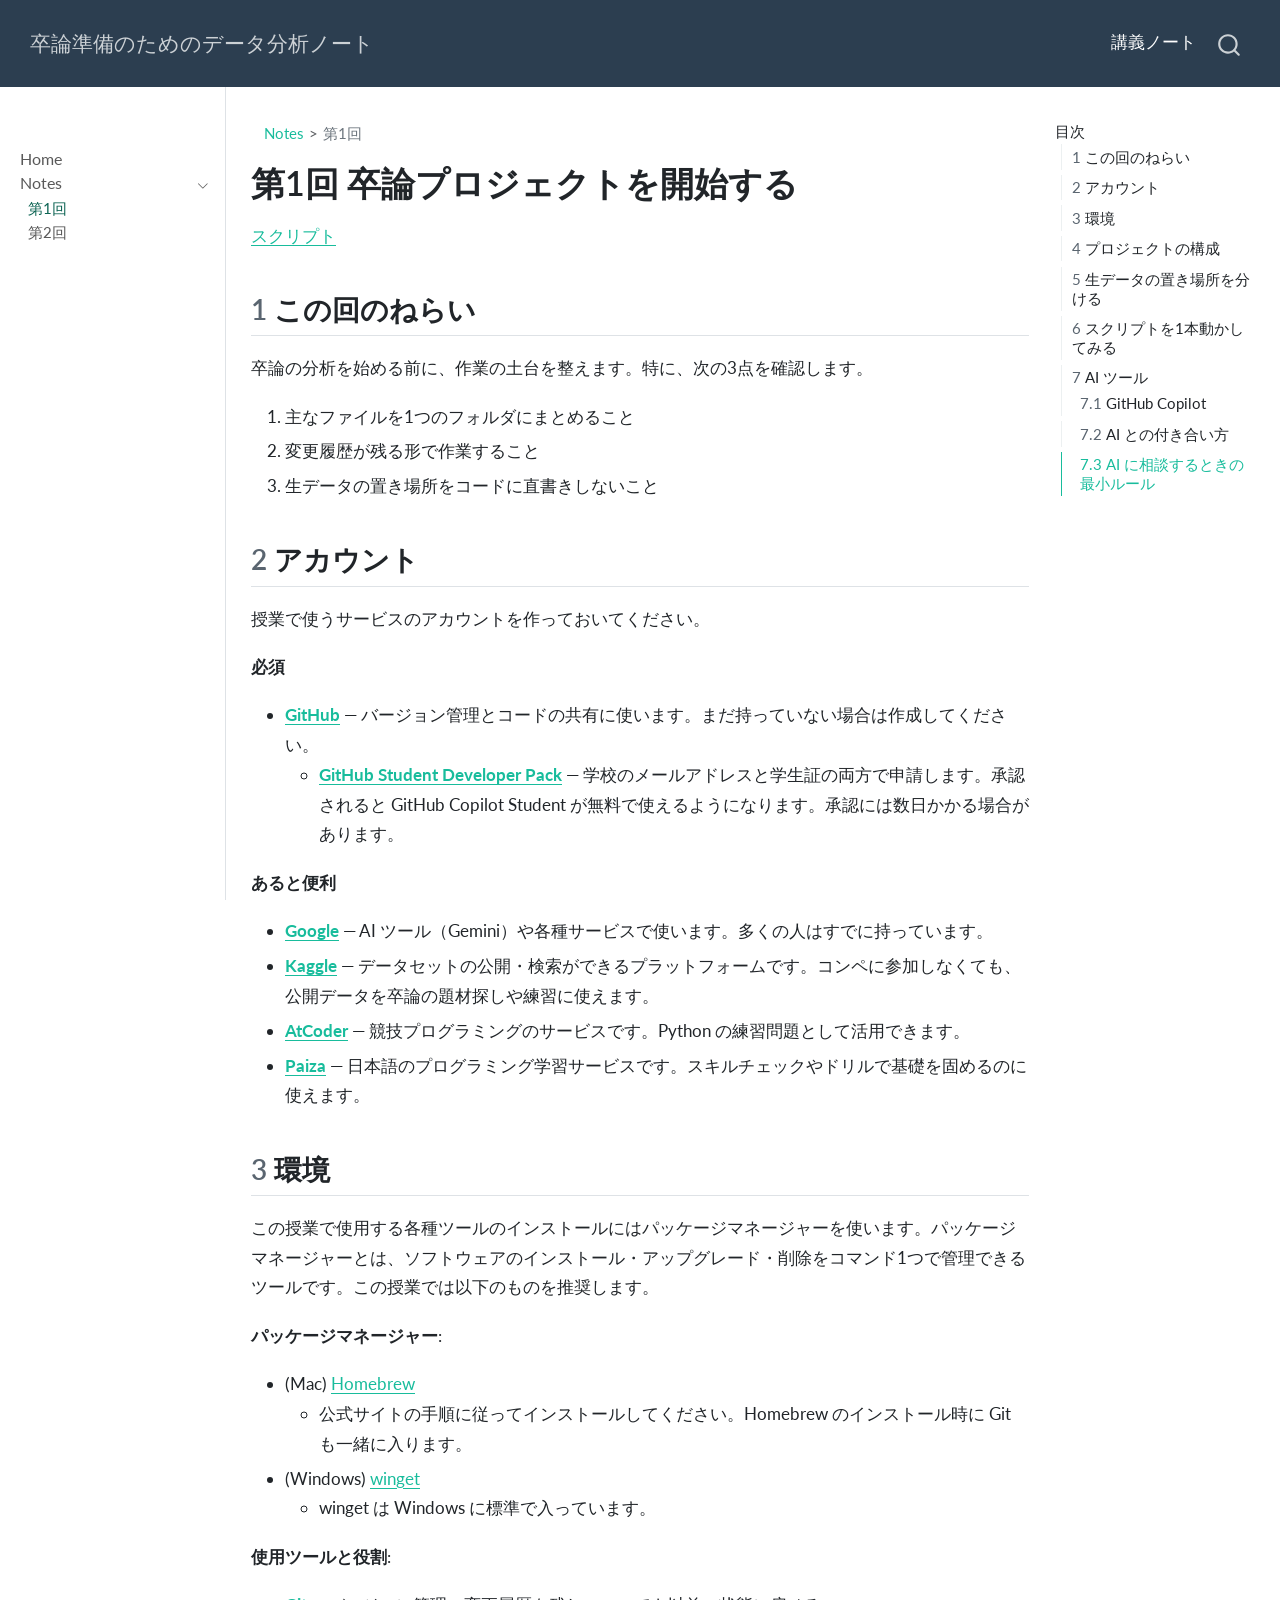
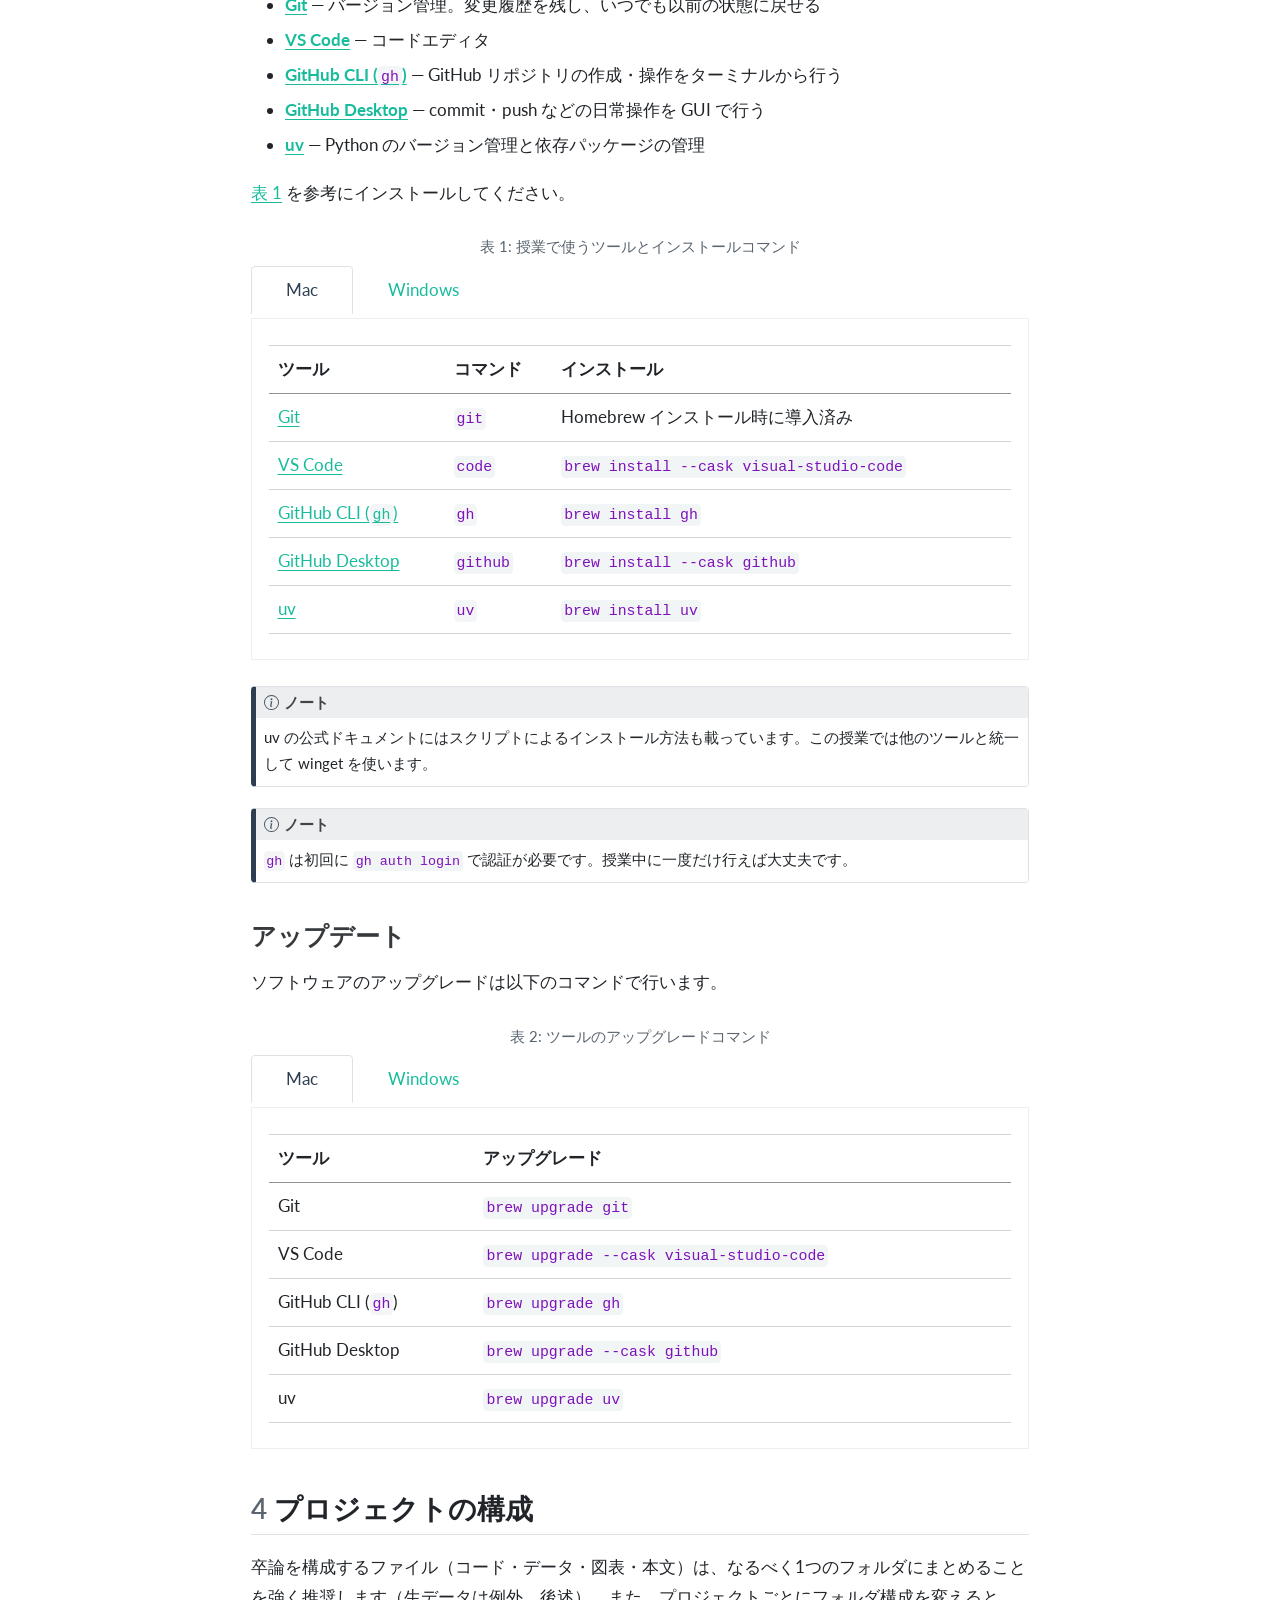
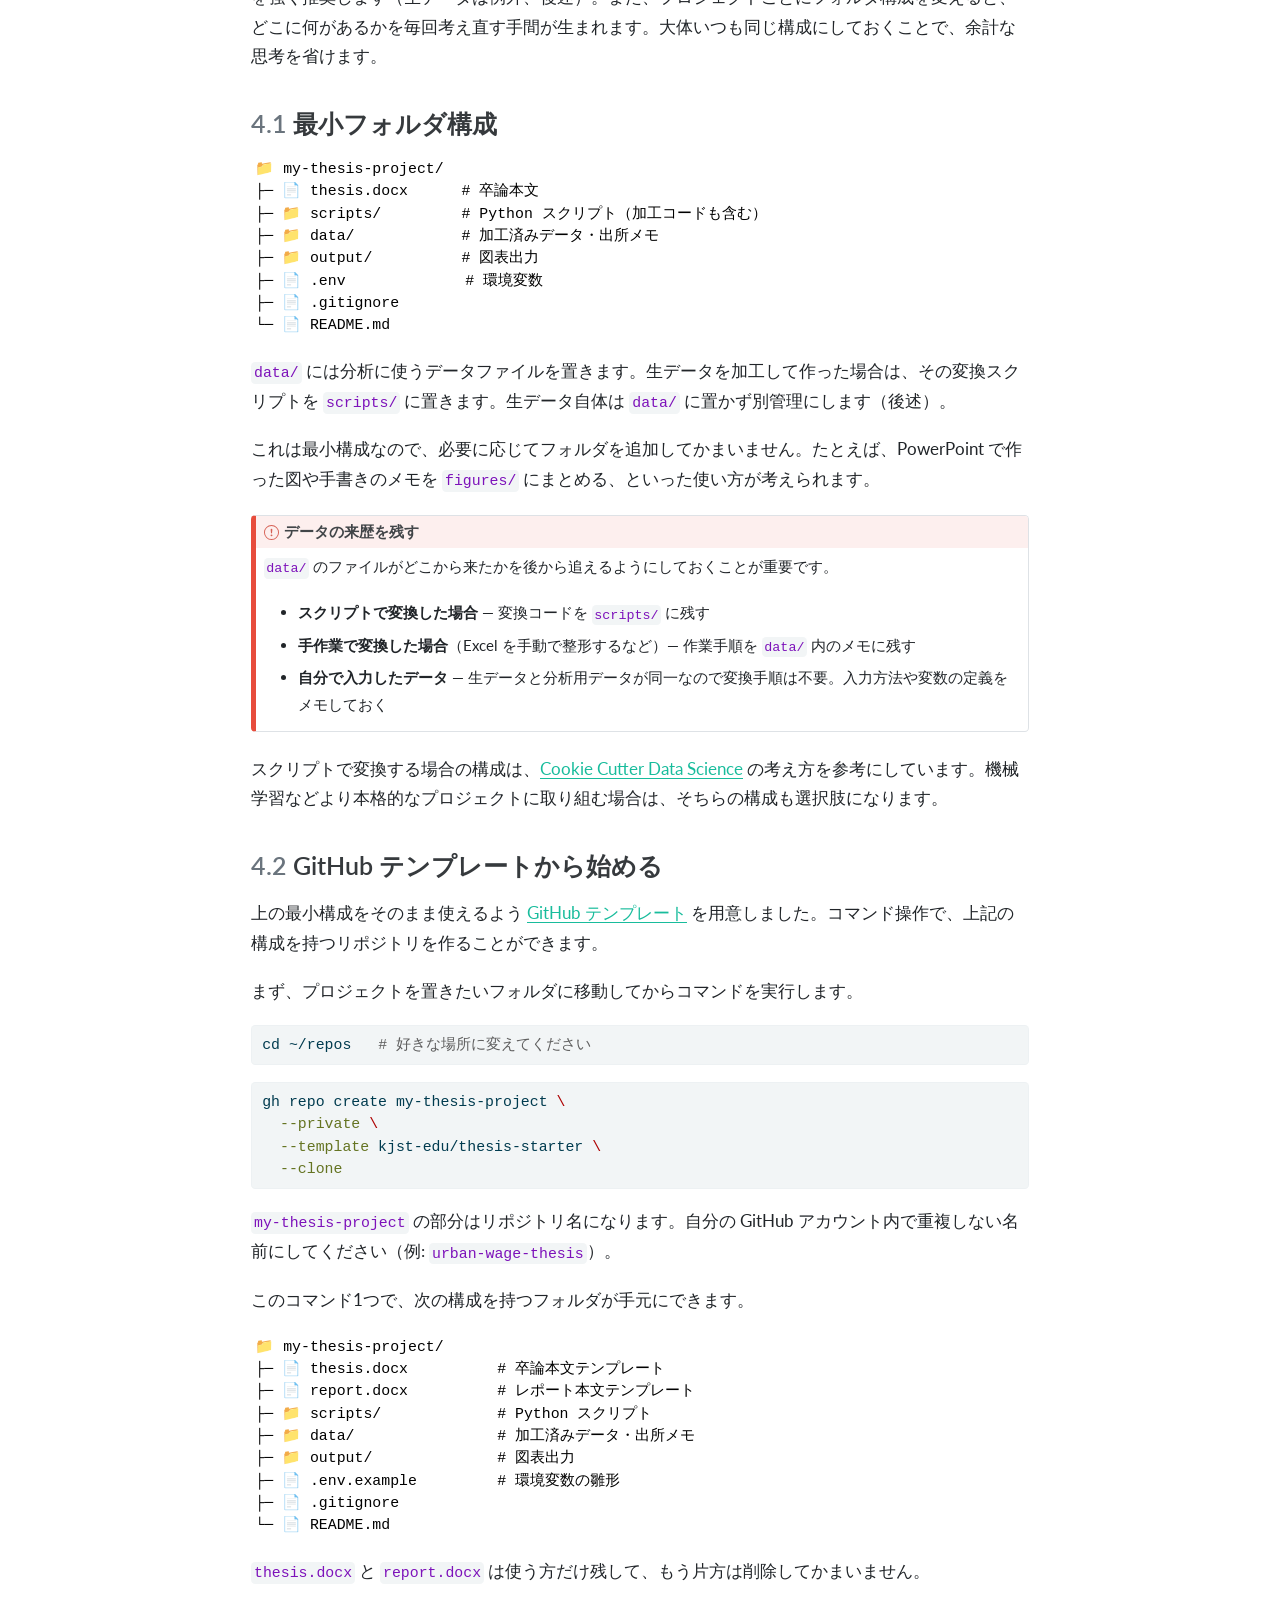
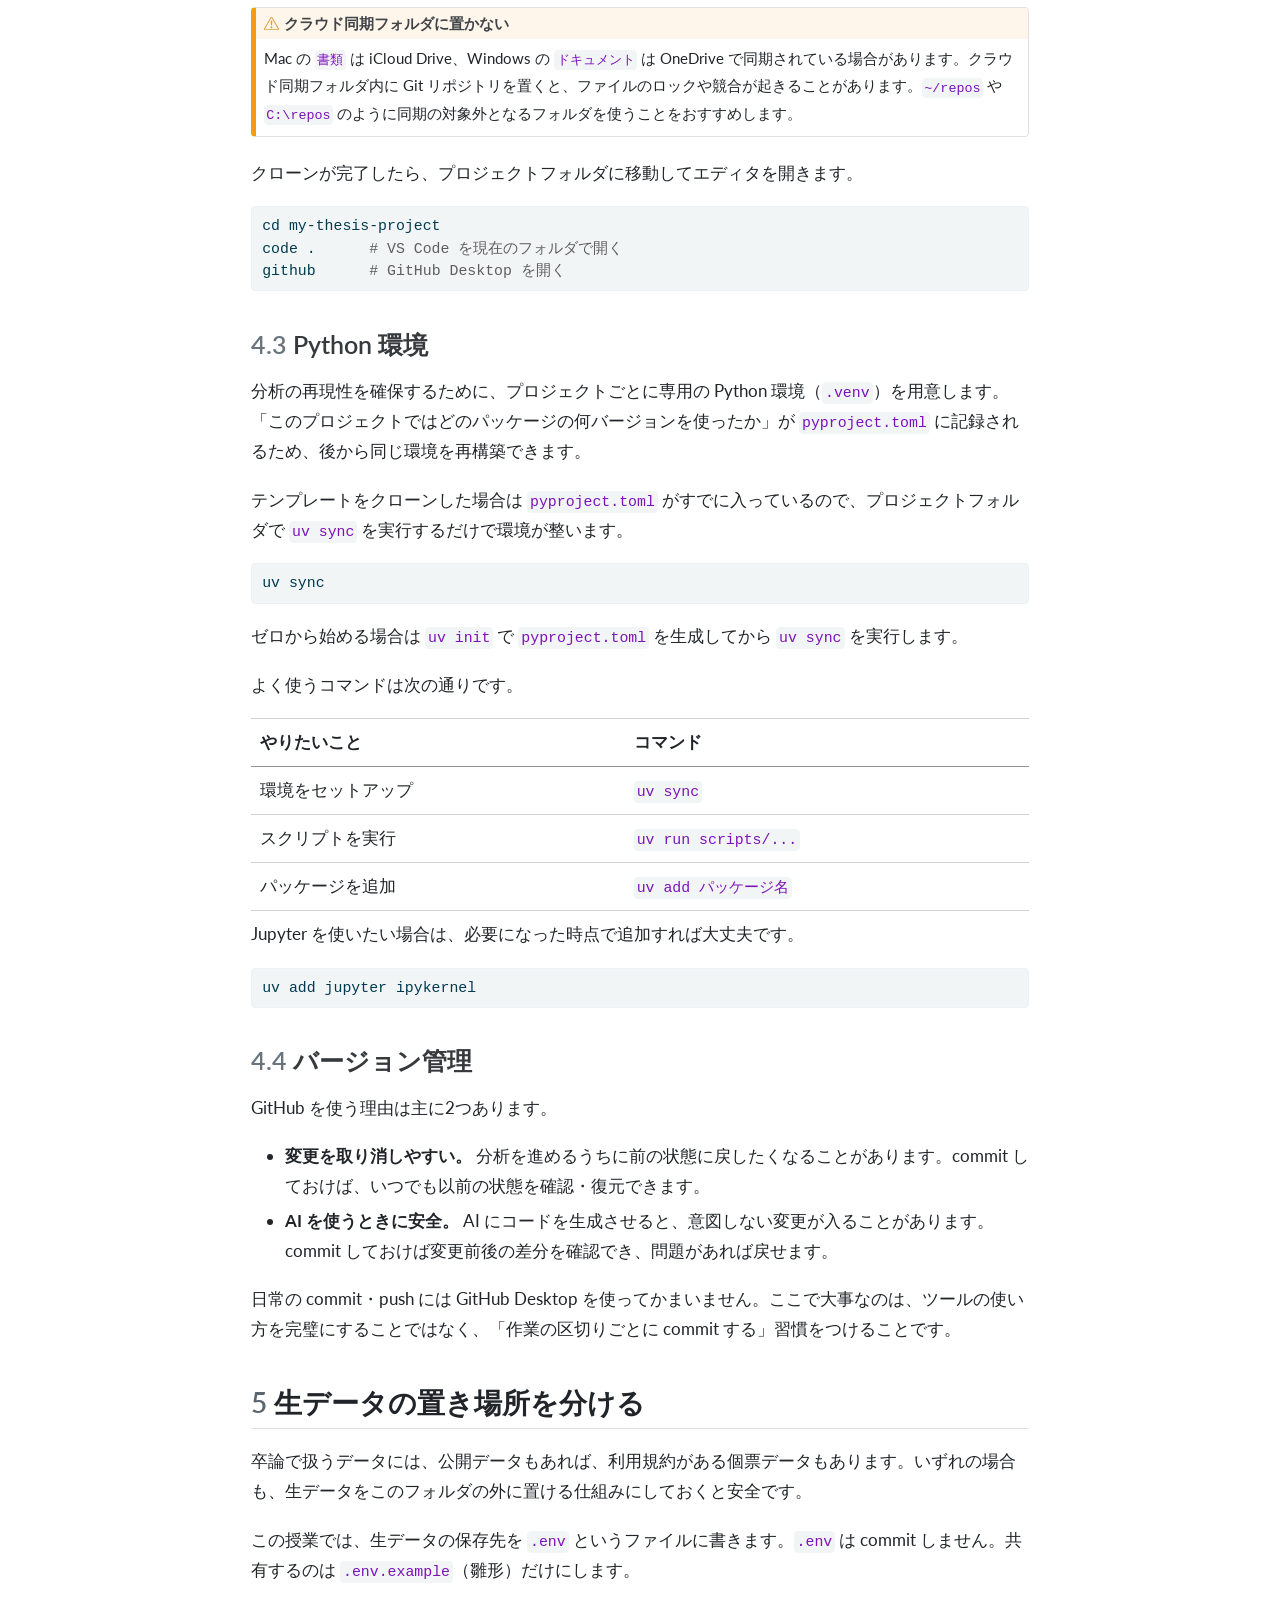
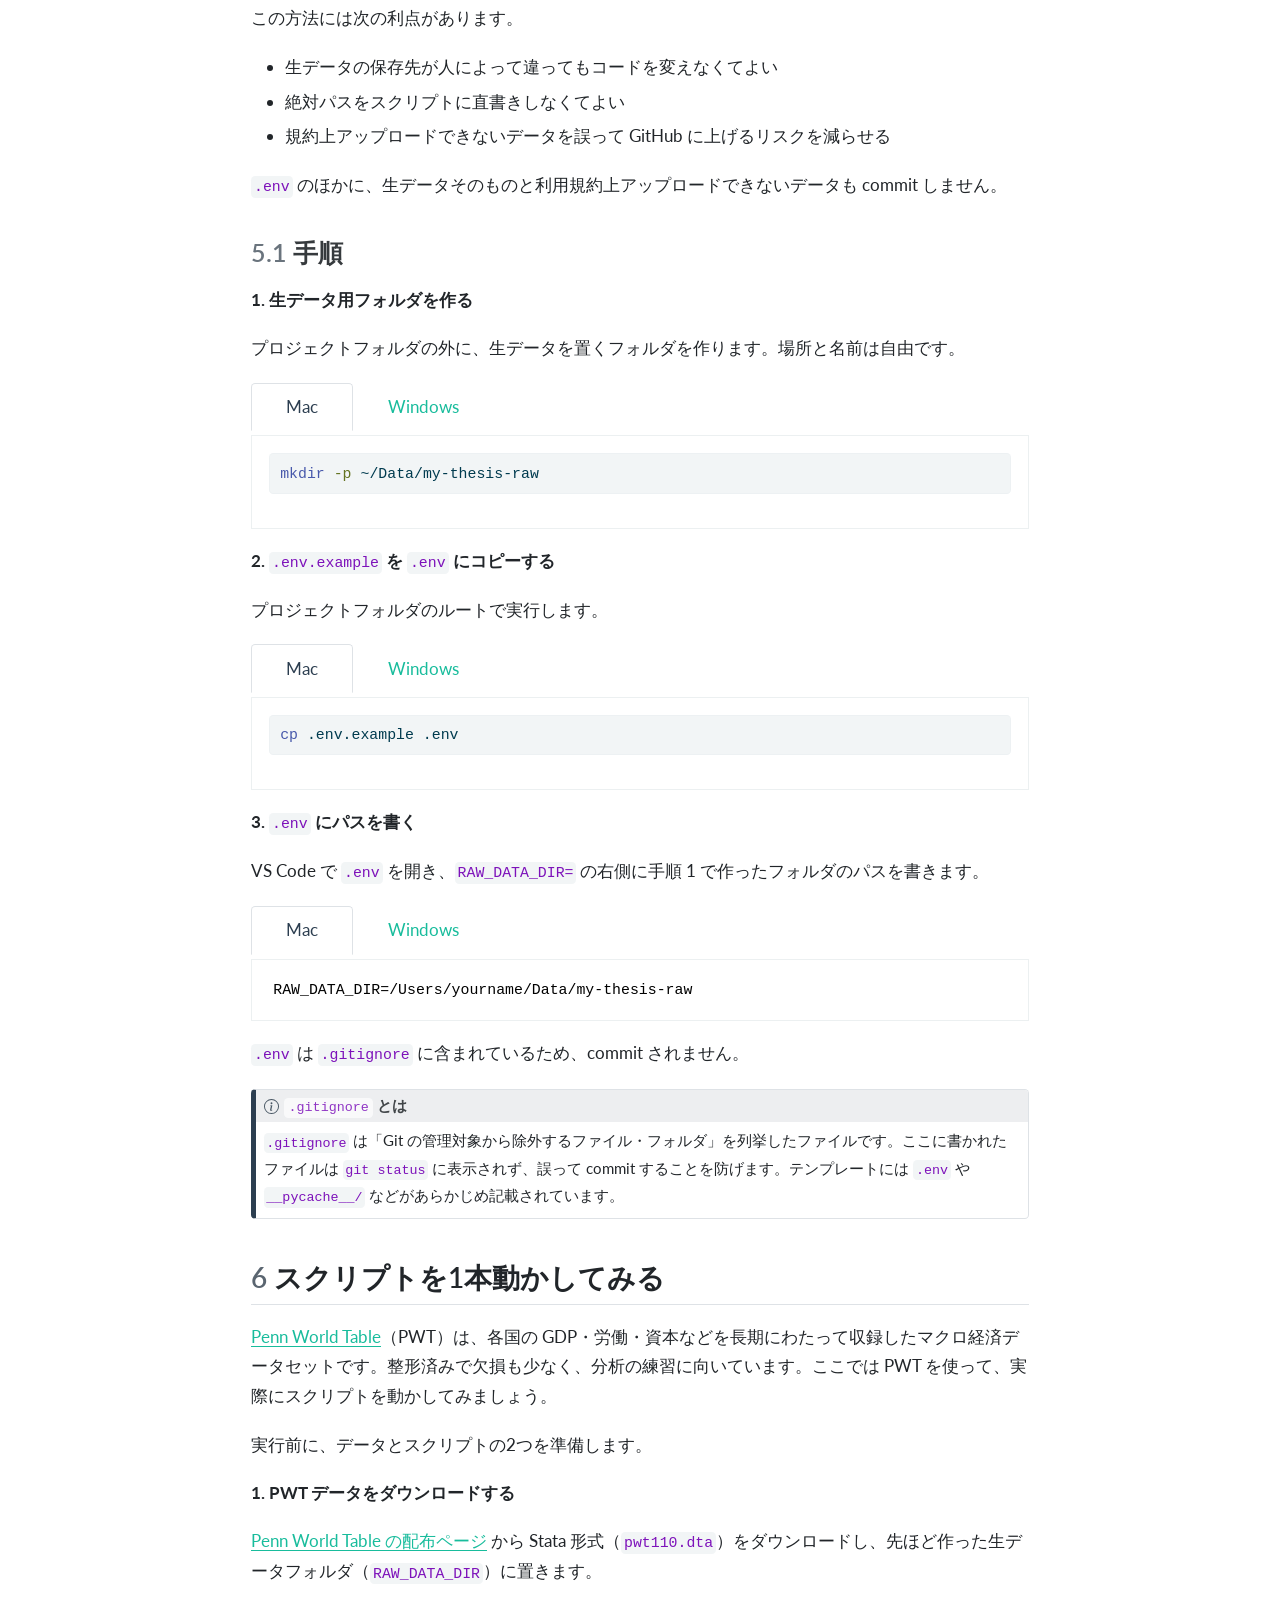
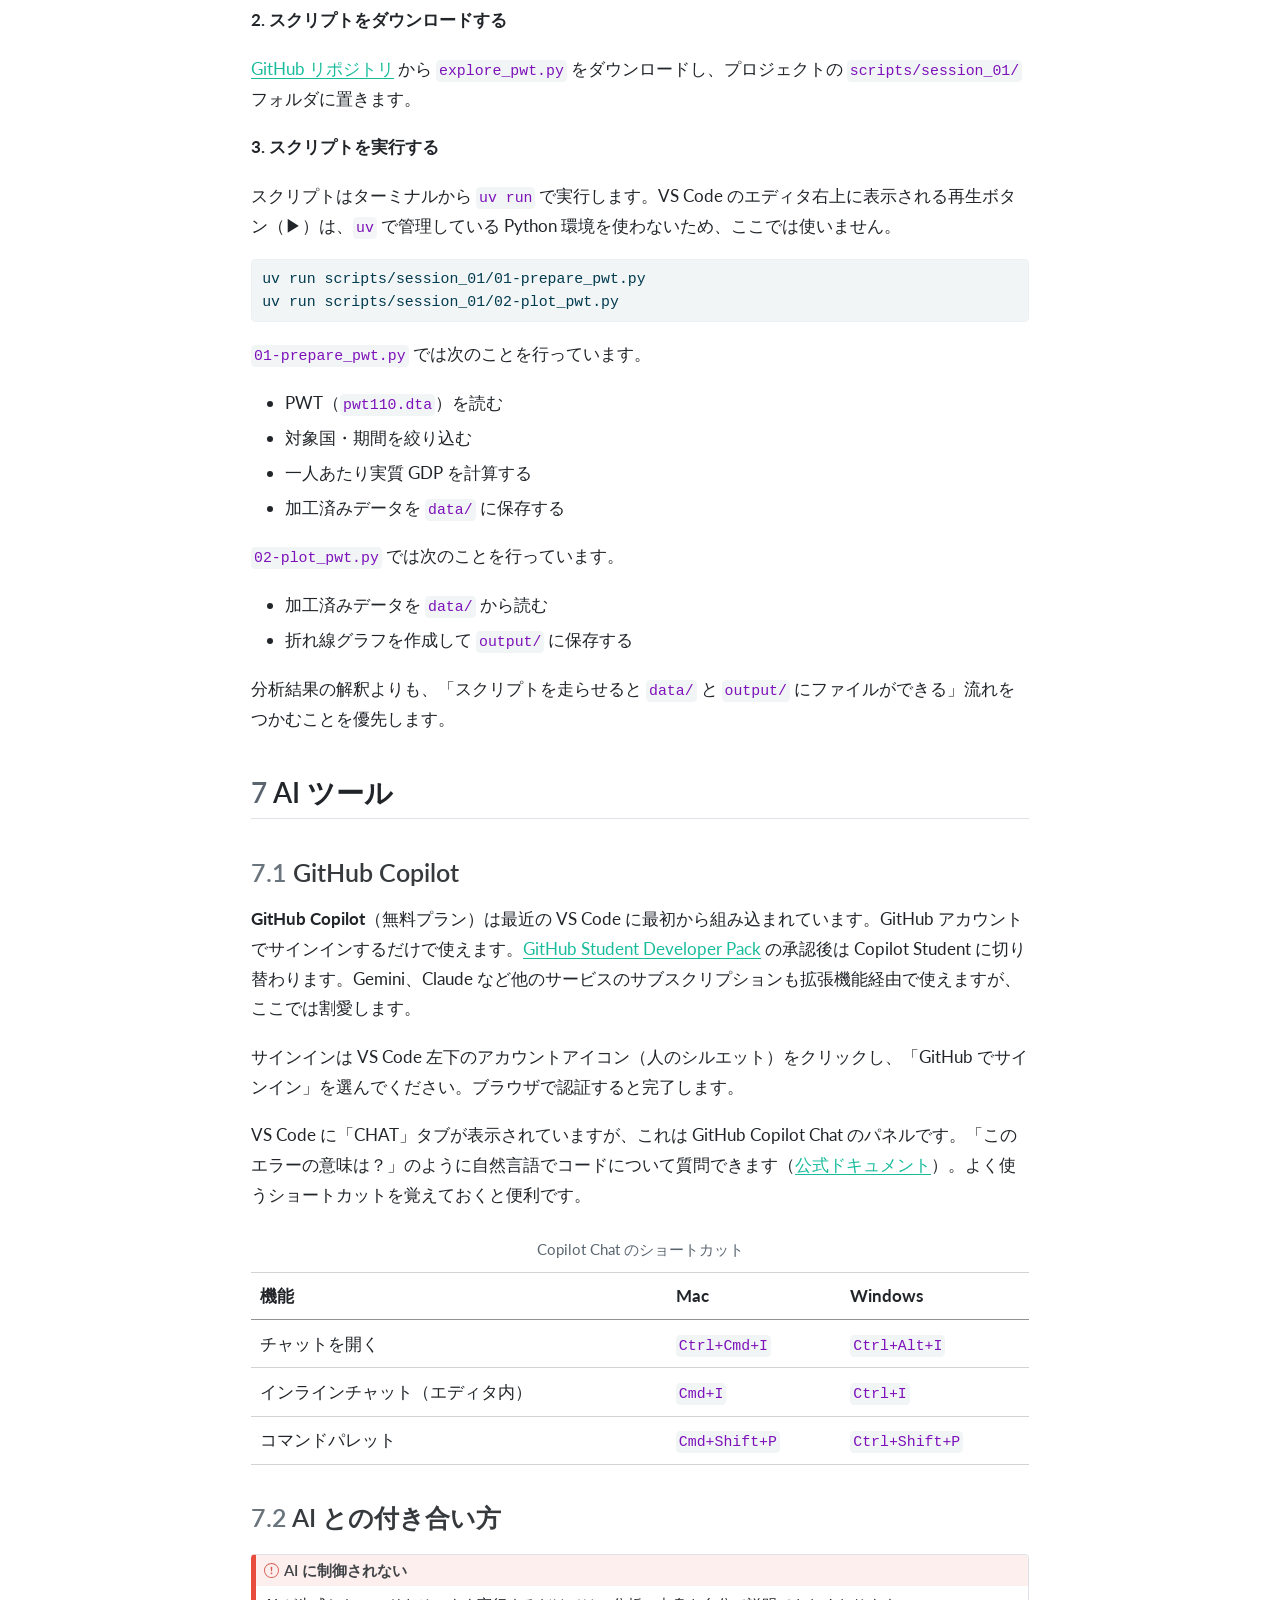
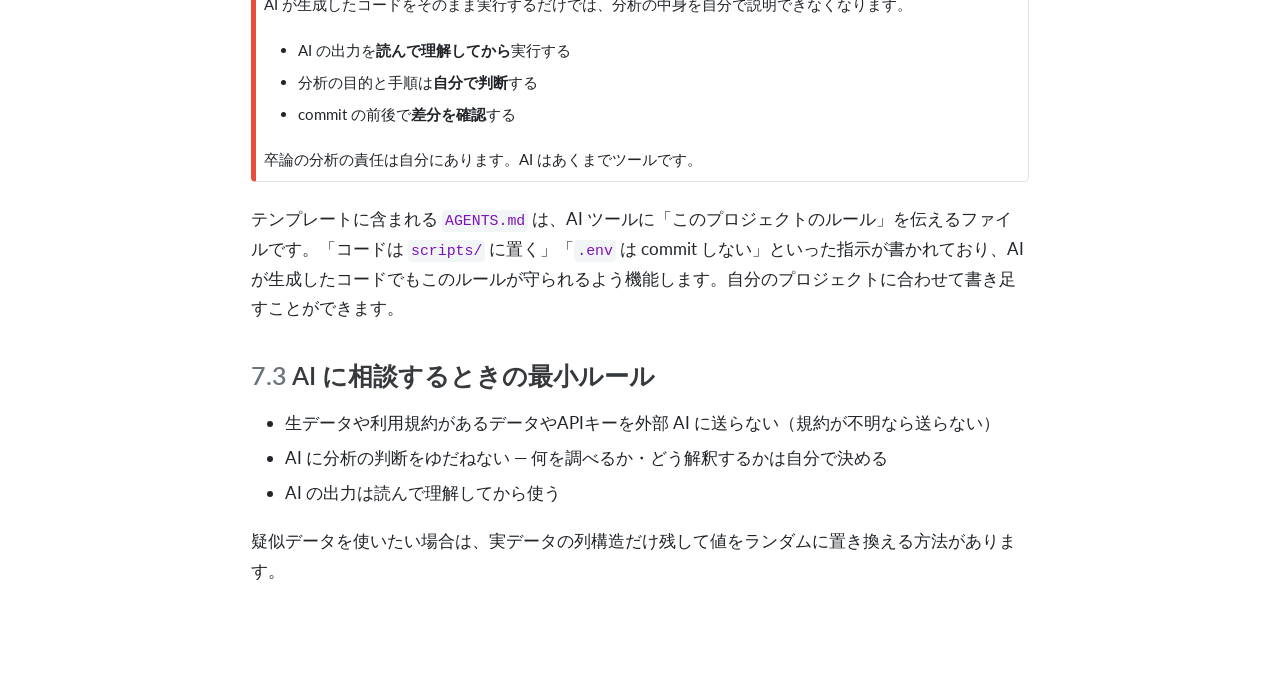
==== docs/notes/sessions/session-01.html @ 519c62a9 "Build docs for GitHub Pages Co-Authored-By: Claude Sonnet 4.6 <noreply@anthropic.com>" ====
<!DOCTYPE html>
<html xmlns="http://www.w3.org/1999/xhtml" lang="ja" xml:lang="ja"><head>

<meta charset="utf-8">
<meta name="generator" content="quarto-1.9.37">

<meta name="viewport" content="width=device-width, initial-scale=1.0, user-scalable=yes">


<title>第1回 卒論プロジェクトを開始する – 卒論準備のためのデータ分析ノート</title>
<style>
/* Default styles provided by pandoc.
** See https://pandoc.org/MANUAL.html#variables-for-html for config info.
*/
code{white-space: pre-wrap;}
span.smallcaps{font-variant: small-caps;}
div.columns{display: flex; gap: min(4vw, 1.5em);}
div.column{flex: auto; overflow-x: auto;}
div.hanging-indent{margin-left: 1.5em; text-indent: -1.5em;}
ul.task-list{list-style: none;}
ul.task-list li input[type="checkbox"] {
  width: 0.8em;
  margin: 0 0.8em 0.2em -1em; /* quarto-specific, see https://github.com/quarto-dev/quarto-cli/issues/4556 */ 
  vertical-align: middle;
}
/* CSS for syntax highlighting */
html { -webkit-text-size-adjust: 100%; }
pre > code.sourceCode { white-space: pre; position: relative; }
pre > code.sourceCode > span { display: inline-block; line-height: 1.25; }
pre > code.sourceCode > span:empty { height: 1.2em; }
.sourceCode { overflow: visible; }
code.sourceCode > span { color: inherit; text-decoration: inherit; }
div.sourceCode { margin: 1em 0; }
pre.sourceCode { margin: 0; }
@media screen {
div.sourceCode { overflow: auto; }
}
@media print {
pre > code.sourceCode { white-space: pre-wrap; }
pre > code.sourceCode > span { text-indent: -5em; padding-left: 5em; }
}
pre.numberSource code
  { counter-reset: source-line 0; }
pre.numberSource code > span
  { position: relative; left: -4em; counter-increment: source-line; }
pre.numberSource code > span > a:first-child::before
  { content: counter(source-line);
    position: relative; left: -1em; text-align: right; vertical-align: baseline;
    border: none; display: inline-block;
    -webkit-touch-callout: none; -webkit-user-select: none;
    -khtml-user-select: none; -moz-user-select: none;
    -ms-user-select: none; user-select: none;
    padding: 0 4px; width: 4em;
  }
pre.numberSource { margin-left: 3em;  padding-left: 4px; }
div.sourceCode
  {   }
@media screen {
pre > code.sourceCode > span > a:first-child::before { text-decoration: underline; }
}
</style>


<script src="../../site_libs/quarto-nav/quarto-nav.js"></script>
<script src="../../site_libs/quarto-nav/headroom.min.js"></script>
<script src="../../site_libs/clipboard/clipboard.min.js"></script>
<script src="../../site_libs/quarto-search/autocomplete.umd.js"></script>
<script src="../../site_libs/quarto-search/fuse.min.js"></script>
<script src="../../site_libs/quarto-search/quarto-search.js"></script>
<meta name="quarto:offset" content="../../">
<script src="../../site_libs/quarto-html/quarto.js" type="module"></script>
<script src="../../site_libs/quarto-html/tabsets/tabsets.js" type="module"></script>
<script src="../../site_libs/quarto-html/popper.min.js"></script>
<script src="../../site_libs/quarto-html/tippy.umd.min.js"></script>
<script src="../../site_libs/quarto-html/anchor.min.js"></script>
<link href="../../site_libs/quarto-html/tippy.css" rel="stylesheet">
<link href="../../site_libs/quarto-html/quarto-syntax-highlighting-7f8f88aac4f3542376d5c11b86a4c14d.css" rel="stylesheet" id="quarto-text-highlighting-styles">
<script src="../../site_libs/bootstrap/bootstrap.min.js"></script>
<link href="../../site_libs/bootstrap/bootstrap-icons.css" rel="stylesheet">
<link href="../../site_libs/bootstrap/bootstrap-a25fe14d71fb15effab06e6c3a28be36.min.css" rel="stylesheet" append-hash="true" id="quarto-bootstrap" data-mode="light">
<script id="quarto-search-options" type="application/json">{
  "location": "navbar",
  "copy-button": false,
  "collapse-after": 3,
  "panel-placement": "end",
  "type": "overlay",
  "limit": 50,
  "keyboard-shortcut": [
    "f",
    "/",
    "s"
  ],
  "show-item-context": false,
  "language": {
    "search-no-results-text": "一致なし",
    "search-matching-documents-text": "一致した文書",
    "search-copy-link-title": "検索へのリンクをコピー",
    "search-hide-matches-text": "追加の検索結果を非表示",
    "search-more-match-text": "追加の検索結果",
    "search-more-matches-text": "追加の検索結果",
    "search-clear-button-title": "消去",
    "search-text-placeholder": "",
    "search-detached-cancel-button-title": "取消",
    "search-submit-button-title": "検索",
    "search-label": "サーチ"
  }
}</script>


<link rel="stylesheet" href="../../assets/styles.css">
</head>

<body class="nav-sidebar docked nav-fixed quarto-light">

<div id="quarto-search-results"></div>
  <header id="quarto-header" class="headroom fixed-top">
    <nav class="navbar navbar-expand-lg " data-bs-theme="dark">
      <div class="navbar-container container-fluid">
      <div class="navbar-brand-container mx-auto">
    <a class="navbar-brand" href="../../index.html">
    <span class="navbar-title">卒論準備のためのデータ分析ノート</span>
    </a>
  </div>
            <div id="quarto-search" class="" title="サーチ"></div>
          <button class="navbar-toggler" type="button" data-bs-toggle="collapse" data-bs-target="#navbarCollapse" aria-controls="navbarCollapse" role="menu" aria-expanded="false" aria-label="ナビゲーションを切り替える" onclick="if (window.quartoToggleHeadroom) { window.quartoToggleHeadroom(); }">
  <span class="navbar-toggler-icon"></span>
</button>
          <div class="collapse navbar-collapse" id="navbarCollapse">
            <ul class="navbar-nav navbar-nav-scroll ms-auto">
  <li class="nav-item">
    <a class="nav-link active" href="../../notes/index.html" aria-current="page"> 
<span class="menu-text">講義ノート</span></a>
  </li>  
</ul>
          </div> <!-- /navcollapse -->
            <div class="quarto-navbar-tools">
</div>
      </div> <!-- /container-fluid -->
    </nav>
  <nav class="quarto-secondary-nav">
    <div class="container-fluid d-flex">
      <button type="button" class="quarto-btn-toggle btn" data-bs-toggle="collapse" role="button" data-bs-target=".quarto-sidebar-collapse-item" aria-controls="quarto-sidebar" aria-expanded="false" aria-label="サイドバーを切り替える" onclick="if (window.quartoToggleHeadroom) { window.quartoToggleHeadroom(); }">
        <i class="bi bi-layout-text-sidebar-reverse"></i>
      </button>
        <nav class="quarto-page-breadcrumbs" aria-label="breadcrumb"><ol class="breadcrumb"><li class="breadcrumb-item"><a href="../../notes/sessions/session-01.html">Notes</a></li><li class="breadcrumb-item"><a href="../../notes/sessions/session-01.html">第1回</a></li></ol></nav>
        <a class="flex-grow-1" role="navigation" data-bs-toggle="collapse" data-bs-target=".quarto-sidebar-collapse-item" aria-controls="quarto-sidebar" aria-expanded="false" aria-label="サイドバーを切り替える" onclick="if (window.quartoToggleHeadroom) { window.quartoToggleHeadroom(); }">      
        </a>
      <button type="button" class="btn quarto-search-button" aria-label="サーチ" onclick="window.quartoOpenSearch();">
        <i class="bi bi-search"></i>
      </button>
    </div>
  </nav>
</header>
<!-- content -->
<div id="quarto-content" class="quarto-container page-columns page-rows-contents page-layout-article page-navbar">
<!-- sidebar -->
  <nav id="quarto-sidebar" class="sidebar collapse collapse-horizontal quarto-sidebar-collapse-item sidebar-navigation docked overflow-auto">
        <div class="mt-2 flex-shrink-0 align-items-center">
        <div class="sidebar-search">
        <div id="quarto-search" class="" title="サーチ"></div>
        </div>
        </div>
    <div class="sidebar-menu-container"> 
    <ul class="list-unstyled mt-1">
        <li class="sidebar-item">
  <div class="sidebar-item-container"> 
  <a href="../../notes/index.html" class="sidebar-item-text sidebar-link">
 <span class="menu-text">Home</span></a>
  </div>
</li>
        <li class="sidebar-item sidebar-item-section">
      <div class="sidebar-item-container"> 
            <a class="sidebar-item-text sidebar-link text-start" data-bs-toggle="collapse" data-bs-target="#quarto-sidebar-section-1" role="navigation" aria-expanded="true">
 <span class="menu-text">Notes</span></a>
          <a class="sidebar-item-toggle text-start" data-bs-toggle="collapse" data-bs-target="#quarto-sidebar-section-1" role="navigation" aria-expanded="true" aria-label="セクションを切り替え">
            <i class="bi bi-chevron-right ms-2"></i>
          </a> 
      </div>
      <ul id="quarto-sidebar-section-1" class="collapse list-unstyled sidebar-section depth1 show">  
          <li class="sidebar-item">
  <div class="sidebar-item-container"> 
  <a href="../../notes/sessions/session-01.html" class="sidebar-item-text sidebar-link active">
 <span class="menu-text">第1回</span></a>
  </div>
</li>
          <li class="sidebar-item">
  <div class="sidebar-item-container"> 
  <a href="../../notes/sessions/session-02.html" class="sidebar-item-text sidebar-link">
 <span class="menu-text">第2回</span></a>
  </div>
</li>
      </ul>
  </li>
    </ul>
    </div>
</nav>
<div id="quarto-sidebar-glass" class="quarto-sidebar-collapse-item" data-bs-toggle="collapse" data-bs-target=".quarto-sidebar-collapse-item"></div>
<!-- margin-sidebar -->
    <div id="quarto-margin-sidebar" class="sidebar margin-sidebar">
        <nav id="TOC" role="doc-toc" class="toc-active">
    <h2 id="toc-title">目次</h2>
   
  <ul>
  <li><a href="#この回のねらい" id="toc-この回のねらい" class="nav-link active" data-scroll-target="#この回のねらい"><span class="header-section-number">1</span> この回のねらい</a></li>
  <li><a href="#アカウント" id="toc-アカウント" class="nav-link" data-scroll-target="#アカウント"><span class="header-section-number">2</span> アカウント</a></li>
  <li><a href="#環境" id="toc-環境" class="nav-link" data-scroll-target="#環境"><span class="header-section-number">3</span> 環境</a>
  <ul class="collapse">
  <li><a href="#アップデート" id="toc-アップデート" class="nav-link" data-scroll-target="#アップデート">アップデート</a></li>
  </ul></li>
  <li><a href="#プロジェクトの構成" id="toc-プロジェクトの構成" class="nav-link" data-scroll-target="#プロジェクトの構成"><span class="header-section-number">4</span> プロジェクトの構成</a>
  <ul class="collapse">
  <li><a href="#最小フォルダ構成" id="toc-最小フォルダ構成" class="nav-link" data-scroll-target="#最小フォルダ構成"><span class="header-section-number">4.1</span> 最小フォルダ構成</a></li>
  <li><a href="#github-テンプレートから始める" id="toc-github-テンプレートから始める" class="nav-link" data-scroll-target="#github-テンプレートから始める"><span class="header-section-number">4.2</span> GitHub テンプレートから始める</a></li>
  <li><a href="#python-環境" id="toc-python-環境" class="nav-link" data-scroll-target="#python-環境"><span class="header-section-number">4.3</span> Python 環境</a></li>
  <li><a href="#バージョン管理" id="toc-バージョン管理" class="nav-link" data-scroll-target="#バージョン管理"><span class="header-section-number">4.4</span> バージョン管理</a></li>
  </ul></li>
  <li><a href="#生データの置き場所を分ける" id="toc-生データの置き場所を分ける" class="nav-link" data-scroll-target="#生データの置き場所を分ける"><span class="header-section-number">5</span> 生データの置き場所を分ける</a>
  <ul class="collapse">
  <li><a href="#手順" id="toc-手順" class="nav-link" data-scroll-target="#手順"><span class="header-section-number">5.1</span> 手順</a></li>
  </ul></li>
  <li><a href="#スクリプトを1本動かしてみる" id="toc-スクリプトを1本動かしてみる" class="nav-link" data-scroll-target="#スクリプトを1本動かしてみる"><span class="header-section-number">6</span> スクリプトを1本動かしてみる</a></li>
  <li><a href="#ai-ツール" id="toc-ai-ツール" class="nav-link" data-scroll-target="#ai-ツール"><span class="header-section-number">7</span> AI ツール</a>
  <ul class="collapse">
  <li><a href="#github-copilot" id="toc-github-copilot" class="nav-link" data-scroll-target="#github-copilot"><span class="header-section-number">7.1</span> GitHub Copilot</a></li>
  <li><a href="#ai-との付き合い方" id="toc-ai-との付き合い方" class="nav-link" data-scroll-target="#ai-との付き合い方"><span class="header-section-number">7.2</span> AI との付き合い方</a></li>
  <li><a href="#ai-に相談するときの最小ルール" id="toc-ai-に相談するときの最小ルール" class="nav-link" data-scroll-target="#ai-に相談するときの最小ルール"><span class="header-section-number">7.3</span> AI に相談するときの最小ルール</a></li>
  </ul></li>
  </ul>
</nav>
    </div>
<!-- main -->
<main class="content" id="quarto-document-content">

<header id="title-block-header" class="quarto-title-block default"><nav class="quarto-page-breadcrumbs quarto-title-breadcrumbs d-none d-lg-block" aria-label="breadcrumb"><ol class="breadcrumb"><li class="breadcrumb-item"><a href="../../notes/sessions/session-01.html">Notes</a></li><li class="breadcrumb-item"><a href="../../notes/sessions/session-01.html">第1回</a></li></ol></nav>
<div class="quarto-title">
<h1 class="title">第1回 卒論プロジェクトを開始する</h1>
</div>



<div class="quarto-title-meta">

    
  
    
  </div>
  


</header>


<p><a href="https://github.com/kjst-edu/thesis-data-lab/tree/main/scripts/session_01">スクリプト</a></p>
<section id="この回のねらい" class="level2" data-number="1">
<h2 data-number="1" class="anchored" data-anchor-id="この回のねらい"><span class="header-section-number">1</span> この回のねらい</h2>
<p>卒論の分析を始める前に、作業の土台を整えます。特に、次の3点を確認します。</p>
<ol type="1">
<li>主なファイルを1つのフォルダにまとめること</li>
<li>変更履歴が残る形で作業すること</li>
<li>生データの置き場所をコードに直書きしないこと</li>
</ol>
</section>
<section id="アカウント" class="level2" data-number="2">
<h2 data-number="2" class="anchored" data-anchor-id="アカウント"><span class="header-section-number">2</span> アカウント</h2>
<p>授業で使うサービスのアカウントを作っておいてください。</p>
<p><strong>必須</strong></p>
<ul>
<li><a href="https://github.com/"><strong>GitHub</strong></a> — バージョン管理とコードの共有に使います。まだ持っていない場合は作成してください。
<ul>
<li><a href="https://education.github.com/pack"><strong>GitHub Student Developer Pack</strong></a> — 学校のメールアドレスと学生証の両方で申請します。承認されると GitHub Copilot Student が無料で使えるようになります。承認には数日かかる場合があります。</li>
</ul></li>
</ul>
<p><strong>あると便利</strong></p>
<ul>
<li><a href="https://accounts.google.com/"><strong>Google</strong></a> — AI ツール（Gemini）や各種サービスで使います。多くの人はすでに持っています。</li>
<li><a href="https://www.kaggle.com/"><strong>Kaggle</strong></a> — データセットの公開・検索ができるプラットフォームです。コンペに参加しなくても、公開データを卒論の題材探しや練習に使えます。</li>
<li><a href="https://atcoder.jp/"><strong>AtCoder</strong></a> — 競技プログラミングのサービスです。Python の練習問題として活用できます。</li>
<li><a href="https://paiza.jp/"><strong>Paiza</strong></a> — 日本語のプログラミング学習サービスです。スキルチェックやドリルで基礎を固めるのに使えます。</li>
</ul>
</section>
<section id="環境" class="level2" data-number="3">
<h2 data-number="3" class="anchored" data-anchor-id="環境"><span class="header-section-number">3</span> 環境</h2>
<p>この授業で使用する各種ツールのインストールにはパッケージマネージャーを使います。パッケージマネージャーとは、ソフトウェアのインストール・アップグレード・削除をコマンド1つで管理できるツールです。この授業では以下のものを推奨します。</p>
<p><strong>パッケージマネージャー</strong>:</p>
<ul>
<li>(Mac) <a href="https://brew.sh">Homebrew</a>
<ul>
<li>公式サイトの手順に従ってインストールしてください。Homebrew のインストール時に Git も一緒に入ります。</li>
</ul></li>
<li>(Windows) <a href="https://learn.microsoft.com/ja-jp/windows/package-manager/winget/">winget</a>
<ul>
<li>winget は Windows に標準で入っています。</li>
</ul></li>
</ul>
<p><strong>使用ツールと役割</strong>:</p>
<ul>
<li><a href="https://git-scm.com/"><strong>Git</strong></a> — バージョン管理。変更履歴を残し、いつでも以前の状態に戻せる</li>
<li><a href="https://code.visualstudio.com/"><strong>VS Code</strong></a> — コードエディタ</li>
<li><a href="https://cli.github.com/"><strong>GitHub CLI (<code>gh</code>)</strong></a> — GitHub リポジトリの作成・操作をターミナルから行う</li>
<li><a href="https://desktop.github.com/"><strong>GitHub Desktop</strong></a> — commit・push などの日常操作を GUI で行う</li>
<li><a href="https://docs.astral.sh/uv/"><strong>uv</strong></a> — Python のバージョン管理と依存パッケージの管理</li>
</ul>
<p><a href="#tbl-tools-install" class="quarto-xref">表&nbsp;1</a> を参考にインストールしてください。</p>
<div id="tbl-tools-install" class="quarto-float quarto-figure quarto-figure-center anchored">
<figure class="quarto-float quarto-float-tbl figure">
<figcaption class="quarto-float-caption-top quarto-float-caption quarto-float-tbl" id="tbl-tools-install-caption-0ceaefa1-69ba-4598-a22c-09a6ac19f8ca">
表&nbsp;1: 授業で使うツールとインストールコマンド
</figcaption>
<div aria-describedby="tbl-tools-install-caption-0ceaefa1-69ba-4598-a22c-09a6ac19f8ca">
<div class="tabset-margin-container"></div><div class="panel-tabset" data-group="os">
<ul class="nav nav-tabs" role="tablist"><li class="nav-item" role="presentation"><a class="nav-link active" id="tabset-1-1-tab" data-bs-toggle="tab" data-bs-target="#tabset-1-1" role="tab" aria-controls="tabset-1-1" aria-selected="true" href="">Mac</a></li><li class="nav-item" role="presentation"><a class="nav-link" id="tabset-1-2-tab" data-bs-toggle="tab" data-bs-target="#tabset-1-2" role="tab" aria-controls="tabset-1-2" aria-selected="false" href="">Windows</a></li></ul>
<div class="tab-content" data-group="os">
<div id="tabset-1-1" class="tab-pane active" role="tabpanel" aria-labelledby="tabset-1-1-tab">
<table class="caption-top table">
<thead>
<tr class="header">
<th style="text-align: left;">ツール</th>
<th style="text-align: left;">コマンド</th>
<th style="text-align: left;">インストール</th>
</tr>
</thead>
<tbody>
<tr class="odd">
<td style="text-align: left;"><a href="https://git-scm.com/">Git</a></td>
<td style="text-align: left;"><code>git</code></td>
<td style="text-align: left;">Homebrew インストール時に導入済み</td>
</tr>
<tr class="even">
<td style="text-align: left;"><a href="https://code.visualstudio.com/">VS Code</a></td>
<td style="text-align: left;"><code>code</code></td>
<td style="text-align: left;"><code>brew install --cask visual-studio-code</code></td>
</tr>
<tr class="odd">
<td style="text-align: left;"><a href="https://cli.github.com/">GitHub CLI (<code>gh</code>)</a></td>
<td style="text-align: left;"><code>gh</code></td>
<td style="text-align: left;"><code>brew install gh</code></td>
</tr>
<tr class="even">
<td style="text-align: left;"><a href="https://desktop.github.com/">GitHub Desktop</a></td>
<td style="text-align: left;"><code>github</code></td>
<td style="text-align: left;"><code>brew install --cask github</code></td>
</tr>
<tr class="odd">
<td style="text-align: left;"><a href="https://docs.astral.sh/uv/">uv</a></td>
<td style="text-align: left;"><code>uv</code></td>
<td style="text-align: left;"><code>brew install uv</code></td>
</tr>
</tbody>
</table>
</div>
<div id="tabset-1-2" class="tab-pane" role="tabpanel" aria-labelledby="tabset-1-2-tab">
<table class="caption-top table">
<thead>
<tr class="header">
<th style="text-align: left;">ツール</th>
<th style="text-align: left;">コマンド</th>
<th style="text-align: left;">インストール</th>
</tr>
</thead>
<tbody>
<tr class="odd">
<td style="text-align: left;"><a href="https://git-scm.com/">Git</a></td>
<td style="text-align: left;"><code>git</code></td>
<td style="text-align: left;"><code>winget install -e --id Git.Git</code></td>
</tr>
<tr class="even">
<td style="text-align: left;"><a href="https://code.visualstudio.com/">VS Code</a></td>
<td style="text-align: left;"><code>code</code></td>
<td style="text-align: left;"><code>winget install -e --id Microsoft.VisualStudioCode</code></td>
</tr>
<tr class="odd">
<td style="text-align: left;"><a href="https://cli.github.com/">GitHub CLI (<code>gh</code>)</a></td>
<td style="text-align: left;"><code>gh</code></td>
<td style="text-align: left;"><code>winget install -e --id GitHub.cli</code></td>
</tr>
<tr class="even">
<td style="text-align: left;"><a href="https://desktop.github.com/">GitHub Desktop</a></td>
<td style="text-align: left;"><code>github</code></td>
<td style="text-align: left;"><code>winget install -e --id GitHub.GitHubDesktop</code></td>
</tr>
<tr class="odd">
<td style="text-align: left;"><a href="https://docs.astral.sh/uv/">uv</a></td>
<td style="text-align: left;"><code>uv</code></td>
<td style="text-align: left;"><code>winget install -e --id astral-sh.uv</code></td>
</tr>
</tbody>
</table>
</div>
</div>
</div>
</div>
</figure>
</div>
<div class="callout callout-style-default callout-note callout-titled">
<div class="callout-header d-flex align-content-center">
<div class="callout-icon-container">
<i class="callout-icon"></i>
</div>
<div class="callout-title-container flex-fill">
ノート
</div>
</div>
<div class="callout-body-container callout-body">
<p>uv の公式ドキュメントにはスクリプトによるインストール方法も載っています。この授業では他のツールと統一して winget を使います。</p>
</div>
</div>
<div class="callout callout-style-default callout-note callout-titled">
<div class="callout-header d-flex align-content-center">
<div class="callout-icon-container">
<i class="callout-icon"></i>
</div>
<div class="callout-title-container flex-fill">
ノート
</div>
</div>
<div class="callout-body-container callout-body">
<p><code>gh</code> は初回に <code>gh auth login</code> で認証が必要です。授業中に一度だけ行えば大丈夫です。</p>
</div>
</div>
<section id="アップデート" class="level3 unnumbered">
<h3 class="unnumbered anchored" data-anchor-id="アップデート">アップデート</h3>
<p>ソフトウェアのアップグレードは以下のコマンドで行います。</p>
<div id="tbl-tools-upgrade" class="quarto-float quarto-figure quarto-figure-center anchored">
<figure class="quarto-float quarto-float-tbl figure">
<figcaption class="quarto-float-caption-top quarto-float-caption quarto-float-tbl" id="tbl-tools-upgrade-caption-0ceaefa1-69ba-4598-a22c-09a6ac19f8ca">
表&nbsp;2: ツールのアップグレードコマンド
</figcaption>
<div aria-describedby="tbl-tools-upgrade-caption-0ceaefa1-69ba-4598-a22c-09a6ac19f8ca">
<div class="tabset-margin-container"></div><div class="panel-tabset" data-group="os">
<ul class="nav nav-tabs" role="tablist"><li class="nav-item" role="presentation"><a class="nav-link active" id="tabset-2-1-tab" data-bs-toggle="tab" data-bs-target="#tabset-2-1" role="tab" aria-controls="tabset-2-1" aria-selected="true" href="">Mac</a></li><li class="nav-item" role="presentation"><a class="nav-link" id="tabset-2-2-tab" data-bs-toggle="tab" data-bs-target="#tabset-2-2" role="tab" aria-controls="tabset-2-2" aria-selected="false" href="">Windows</a></li></ul>
<div class="tab-content" data-group="os">
<div id="tabset-2-1" class="tab-pane active" role="tabpanel" aria-labelledby="tabset-2-1-tab">
<table class="caption-top table">
<thead>
<tr class="header">
<th style="text-align: left;">ツール</th>
<th style="text-align: left;">アップグレード</th>
</tr>
</thead>
<tbody>
<tr class="odd">
<td style="text-align: left;">Git</td>
<td style="text-align: left;"><code>brew upgrade git</code></td>
</tr>
<tr class="even">
<td style="text-align: left;">VS Code</td>
<td style="text-align: left;"><code>brew upgrade --cask visual-studio-code</code></td>
</tr>
<tr class="odd">
<td style="text-align: left;">GitHub CLI (<code>gh</code>)</td>
<td style="text-align: left;"><code>brew upgrade gh</code></td>
</tr>
<tr class="even">
<td style="text-align: left;">GitHub Desktop</td>
<td style="text-align: left;"><code>brew upgrade --cask github</code></td>
</tr>
<tr class="odd">
<td style="text-align: left;">uv</td>
<td style="text-align: left;"><code>brew upgrade uv</code></td>
</tr>
</tbody>
</table>
</div>
<div id="tabset-2-2" class="tab-pane" role="tabpanel" aria-labelledby="tabset-2-2-tab">
<table class="caption-top table">
<colgroup>
<col style="width: 26%">
<col style="width: 73%">
</colgroup>
<thead>
<tr class="header">
<th style="text-align: left;">ツール</th>
<th style="text-align: left;">アップグレード</th>
</tr>
</thead>
<tbody>
<tr class="odd">
<td style="text-align: left;">Git</td>
<td style="text-align: left;"><code>winget upgrade -e --id Git.Git</code></td>
</tr>
<tr class="even">
<td style="text-align: left;">VS Code</td>
<td style="text-align: left;"><code>winget upgrade -e --id Microsoft.VisualStudioCode</code></td>
</tr>
<tr class="odd">
<td style="text-align: left;">GitHub CLI (<code>gh</code>)</td>
<td style="text-align: left;"><code>winget upgrade -e --id GitHub.cli</code></td>
</tr>
<tr class="even">
<td style="text-align: left;">GitHub Desktop</td>
<td style="text-align: left;"><code>winget upgrade -e --id GitHub.GitHubDesktop</code></td>
</tr>
<tr class="odd">
<td style="text-align: left;">uv</td>
<td style="text-align: left;"><code>winget upgrade -e --id astral-sh.uv</code></td>
</tr>
</tbody>
</table>
</div>
</div>
</div>
</div>
</figure>
</div>
</section>
</section>
<section id="プロジェクトの構成" class="level2" data-number="4">
<h2 data-number="4" class="anchored" data-anchor-id="プロジェクトの構成"><span class="header-section-number">4</span> プロジェクトの構成</h2>
<p>卒論を構成するファイル（コード・データ・図表・本文）は、なるべく1つのフォルダにまとめることを強く推奨します（生データは例外、後述）。また、プロジェクトごとにフォルダ構成を変えると、どこに何があるかを毎回考え直す手間が生まれます。大体いつも同じ構成にしておくことで、余計な思考を省けます。</p>
<section id="最小フォルダ構成" class="level3" data-number="4.1">
<h3 data-number="4.1" class="anchored" data-anchor-id="最小フォルダ構成"><span class="header-section-number">4.1</span> 最小フォルダ構成</h3>
<pre class="text"><code>📁 my-thesis-project/
├─ 📄 thesis.docx      # 卒論本文
├─ 📁 scripts/         # Python スクリプト（加工コードも含む）
├─ 📁 data/            # 加工済みデータ・出所メモ
├─ 📁 output/          # 図表出力
├─ 📄 .env　　　　　     # 環境変数
├─ 📄 .gitignore
└─ 📄 README.md</code></pre>
<p><code>data/</code> には分析に使うデータファイルを置きます。生データを加工して作った場合は、その変換スクリプトを <code>scripts/</code> に置きます。生データ自体は <code>data/</code> に置かず別管理にします（後述）。</p>
<p>これは最小構成なので、必要に応じてフォルダを追加してかまいません。たとえば、PowerPoint で作った図や手書きのメモを <code>figures/</code> にまとめる、といった使い方が考えられます。</p>
<div class="callout callout-style-default callout-important callout-titled">
<div class="callout-header d-flex align-content-center">
<div class="callout-icon-container">
<i class="callout-icon"></i>
</div>
<div class="callout-title-container flex-fill">
<span class="screen-reader-only">重要</span>データの来歴を残す
</div>
</div>
<div class="callout-body-container callout-body">
<p><code>data/</code> のファイルがどこから来たかを後から追えるようにしておくことが重要です。</p>
<ul>
<li><strong>スクリプトで変換した場合</strong> — 変換コードを <code>scripts/</code> に残す</li>
<li><strong>手作業で変換した場合</strong>（Excel を手動で整形するなど）— 作業手順を <code>data/</code> 内のメモに残す</li>
<li><strong>自分で入力したデータ</strong> — 生データと分析用データが同一なので変換手順は不要。入力方法や変数の定義をメモしておく</li>
</ul>
</div>
</div>
<p>スクリプトで変換する場合の構成は、<a href="https://cookiecutter-data-science.drivendata.org/">Cookie Cutter Data Science</a> の考え方を参考にしています。機械学習などより本格的なプロジェクトに取り組む場合は、そちらの構成も選択肢になります。</p>
</section>
<section id="github-テンプレートから始める" class="level3" data-number="4.2">
<h3 data-number="4.2" class="anchored" data-anchor-id="github-テンプレートから始める"><span class="header-section-number">4.2</span> GitHub テンプレートから始める</h3>
<p>上の最小構成をそのまま使えるよう <a href="https://github.com/kjst-edu/thesis-starter">GitHub テンプレート</a> を用意しました。コマンド操作で、上記の構成を持つリポジトリを作ることができます。</p>
<p>まず、プロジェクトを置きたいフォルダに移動してからコマンドを実行します。</p>
<div class="code-copy-outer-scaffold"><div class="sourceCode" id="cb2"><pre class="sourceCode bash code-with-copy"><code class="sourceCode bash"><span id="cb2-1"><a href="#cb2-1" aria-hidden="true" tabindex="-1"></a><span class="bu">cd</span> ~/repos   <span class="co"># 好きな場所に変えてください</span></span></code></pre></div><button title="コピー" class="code-copy-button"><i class="bi"></i></button></div>
<div class="code-copy-outer-scaffold"><div class="sourceCode" id="cb3"><pre class="sourceCode bash code-with-copy"><code class="sourceCode bash"><span id="cb3-1"><a href="#cb3-1" aria-hidden="true" tabindex="-1"></a><span class="ex">gh</span> repo create my-thesis-project <span class="dt">\</span></span>
<span id="cb3-2"><a href="#cb3-2" aria-hidden="true" tabindex="-1"></a>  <span class="at">--private</span> <span class="dt">\</span></span>
<span id="cb3-3"><a href="#cb3-3" aria-hidden="true" tabindex="-1"></a>  <span class="at">--template</span> kjst-edu/thesis-starter <span class="dt">\</span></span>
<span id="cb3-4"><a href="#cb3-4" aria-hidden="true" tabindex="-1"></a>  <span class="at">--clone</span></span></code></pre></div><button title="コピー" class="code-copy-button"><i class="bi"></i></button></div>
<p><code>my-thesis-project</code> の部分はリポジトリ名になります。自分の GitHub アカウント内で重複しない名前にしてください（例: <code>urban-wage-thesis</code>）。</p>
<p>このコマンド1つで、次の構成を持つフォルダが手元にできます。</p>
<pre class="text"><code>📁 my-thesis-project/
├─ 📄 thesis.docx          # 卒論本文テンプレート
├─ 📄 report.docx          # レポート本文テンプレート
├─ 📁 scripts/             # Python スクリプト
├─ 📁 data/                # 加工済みデータ・出所メモ
├─ 📁 output/              # 図表出力
├─ 📄 .env.example         # 環境変数の雛形
├─ 📄 .gitignore
└─ 📄 README.md</code></pre>
<p><code>thesis.docx</code> と <code>report.docx</code> は使う方だけ残して、もう片方は削除してかまいません。</p>
<div class="callout callout-style-default callout-warning callout-titled">
<div class="callout-header d-flex align-content-center">
<div class="callout-icon-container">
<i class="callout-icon"></i>
</div>
<div class="callout-title-container flex-fill">
<span class="screen-reader-only">警告</span>クラウド同期フォルダに置かない
</div>
</div>
<div class="callout-body-container callout-body">
<p>Mac の <code>書類</code> は iCloud Drive、Windows の <code>ドキュメント</code> は OneDrive で同期されている場合があります。クラウド同期フォルダ内に Git リポジトリを置くと、ファイルのロックや競合が起きることがあります。<code>~/repos</code> や <code>C:\repos</code> のように同期の対象外となるフォルダを使うことをおすすめします。</p>
</div>
</div>
<p>クローンが完了したら、プロジェクトフォルダに移動してエディタを開きます。</p>
<div class="code-copy-outer-scaffold"><div class="sourceCode" id="cb5"><pre class="sourceCode bash code-with-copy"><code class="sourceCode bash"><span id="cb5-1"><a href="#cb5-1" aria-hidden="true" tabindex="-1"></a><span class="bu">cd</span> my-thesis-project</span>
<span id="cb5-2"><a href="#cb5-2" aria-hidden="true" tabindex="-1"></a><span class="ex">code</span> .      <span class="co"># VS Code を現在のフォルダで開く</span></span>
<span id="cb5-3"><a href="#cb5-3" aria-hidden="true" tabindex="-1"></a><span class="ex">github</span>      <span class="co"># GitHub Desktop を開く</span></span></code></pre></div><button title="コピー" class="code-copy-button"><i class="bi"></i></button></div>
</section>
<section id="python-環境" class="level3" data-number="4.3">
<h3 data-number="4.3" class="anchored" data-anchor-id="python-環境"><span class="header-section-number">4.3</span> Python 環境</h3>
<p>分析の再現性を確保するために、プロジェクトごとに専用の Python 環境（<code>.venv</code>）を用意します。「このプロジェクトではどのパッケージの何バージョンを使ったか」が <code>pyproject.toml</code> に記録されるため、後から同じ環境を再構築できます。</p>
<p>テンプレートをクローンした場合は <code>pyproject.toml</code> がすでに入っているので、プロジェクトフォルダで <code>uv sync</code> を実行するだけで環境が整います。</p>
<div class="code-copy-outer-scaffold"><div class="sourceCode" id="cb6"><pre class="sourceCode bash code-with-copy"><code class="sourceCode bash"><span id="cb6-1"><a href="#cb6-1" aria-hidden="true" tabindex="-1"></a><span class="ex">uv</span> sync</span></code></pre></div><button title="コピー" class="code-copy-button"><i class="bi"></i></button></div>
<p>ゼロから始める場合は <code>uv init</code> で <code>pyproject.toml</code> を生成してから <code>uv sync</code> を実行します。</p>
<p>よく使うコマンドは次の通りです。</p>
<table class="caption-top table">
<thead>
<tr class="header">
<th>やりたいこと</th>
<th>コマンド</th>
</tr>
</thead>
<tbody>
<tr class="odd">
<td>環境をセットアップ</td>
<td><code>uv sync</code></td>
</tr>
<tr class="even">
<td>スクリプトを実行</td>
<td><code>uv run scripts/...</code></td>
</tr>
<tr class="odd">
<td>パッケージを追加</td>
<td><code>uv add パッケージ名</code></td>
</tr>
</tbody>
</table>
<p>Jupyter を使いたい場合は、必要になった時点で追加すれば大丈夫です。</p>
<div class="code-copy-outer-scaffold"><div class="sourceCode" id="cb7"><pre class="sourceCode bash code-with-copy"><code class="sourceCode bash"><span id="cb7-1"><a href="#cb7-1" aria-hidden="true" tabindex="-1"></a><span class="ex">uv</span> add jupyter ipykernel</span></code></pre></div><button title="コピー" class="code-copy-button"><i class="bi"></i></button></div>
</section>
<section id="バージョン管理" class="level3" data-number="4.4">
<h3 data-number="4.4" class="anchored" data-anchor-id="バージョン管理"><span class="header-section-number">4.4</span> バージョン管理</h3>
<p>GitHub を使う理由は主に2つあります。</p>
<ul>
<li><strong>変更を取り消しやすい。</strong> 分析を進めるうちに前の状態に戻したくなることがあります。commit しておけば、いつでも以前の状態を確認・復元できます。</li>
<li><strong>AI を使うときに安全。</strong> AI にコードを生成させると、意図しない変更が入ることがあります。commit しておけば変更前後の差分を確認でき、問題があれば戻せます。</li>
</ul>
<p>日常の commit・push には GitHub Desktop を使ってかまいません。ここで大事なのは、ツールの使い方を完璧にすることではなく、「作業の区切りごとに commit する」習慣をつけることです。</p>
</section>
</section>
<section id="生データの置き場所を分ける" class="level2" data-number="5">
<h2 data-number="5" class="anchored" data-anchor-id="生データの置き場所を分ける"><span class="header-section-number">5</span> 生データの置き場所を分ける</h2>
<p>卒論で扱うデータには、公開データもあれば、利用規約がある個票データもあります。いずれの場合も、生データをこのフォルダの外に置ける仕組みにしておくと安全です。</p>
<p>この授業では、生データの保存先を <code>.env</code> というファイルに書きます。<code>.env</code> は commit しません。共有するのは <code>.env.example</code>（雛形）だけにします。</p>
<p>この方法には次の利点があります。</p>
<ul>
<li>生データの保存先が人によって違ってもコードを変えなくてよい</li>
<li>絶対パスをスクリプトに直書きしなくてよい</li>
<li>規約上アップロードできないデータを誤って GitHub に上げるリスクを減らせる</li>
</ul>
<p><code>.env</code> のほかに、生データそのものと利用規約上アップロードできないデータも commit しません。</p>
<section id="手順" class="level3" data-number="5.1">
<h3 data-number="5.1" class="anchored" data-anchor-id="手順"><span class="header-section-number">5.1</span> 手順</h3>
<p><strong>1. 生データ用フォルダを作る</strong></p>
<p>プロジェクトフォルダの外に、生データを置くフォルダを作ります。場所と名前は自由です。</p>
<div class="tabset-margin-container"></div><div class="panel-tabset" data-group="os">
<ul class="nav nav-tabs" role="tablist"><li class="nav-item" role="presentation"><a class="nav-link active" id="tabset-3-1-tab" data-bs-toggle="tab" data-bs-target="#tabset-3-1" role="tab" aria-controls="tabset-3-1" aria-selected="true" href="">Mac</a></li><li class="nav-item" role="presentation"><a class="nav-link" id="tabset-3-2-tab" data-bs-toggle="tab" data-bs-target="#tabset-3-2" role="tab" aria-controls="tabset-3-2" aria-selected="false" href="">Windows</a></li></ul>
<div class="tab-content" data-group="os">
<div id="tabset-3-1" class="tab-pane active" role="tabpanel" aria-labelledby="tabset-3-1-tab">
<div class="code-copy-outer-scaffold"><div class="sourceCode" id="cb8"><pre class="sourceCode bash code-with-copy"><code class="sourceCode bash"><span id="cb8-1"><a href="#cb8-1" aria-hidden="true" tabindex="-1"></a><span class="fu">mkdir</span> <span class="at">-p</span> ~/Data/my-thesis-raw</span></code></pre></div><button title="コピー" class="code-copy-button"><i class="bi"></i></button></div>
</div>
<div id="tabset-3-2" class="tab-pane" role="tabpanel" aria-labelledby="tabset-3-2-tab">
<div class="code-copy-outer-scaffold"><div class="sourceCode" id="cb9"><pre class="sourceCode powershell code-with-copy"><code class="sourceCode powershell"><span id="cb9-1"><a href="#cb9-1" aria-hidden="true" tabindex="-1"></a>mkdir C<span class="op">:</span>\<span class="kw">Data</span>\my-thesis-raw</span></code></pre></div><button title="コピー" class="code-copy-button"><i class="bi"></i></button></div>
</div>
</div>
</div>
<p><strong>2. <code>.env.example</code> を <code>.env</code> にコピーする</strong></p>
<p>プロジェクトフォルダのルートで実行します。</p>
<div class="tabset-margin-container"></div><div class="panel-tabset" data-group="os">
<ul class="nav nav-tabs" role="tablist"><li class="nav-item" role="presentation"><a class="nav-link active" id="tabset-4-1-tab" data-bs-toggle="tab" data-bs-target="#tabset-4-1" role="tab" aria-controls="tabset-4-1" aria-selected="true" href="">Mac</a></li><li class="nav-item" role="presentation"><a class="nav-link" id="tabset-4-2-tab" data-bs-toggle="tab" data-bs-target="#tabset-4-2" role="tab" aria-controls="tabset-4-2" aria-selected="false" href="">Windows</a></li></ul>
<div class="tab-content" data-group="os">
<div id="tabset-4-1" class="tab-pane active" role="tabpanel" aria-labelledby="tabset-4-1-tab">
<div class="code-copy-outer-scaffold"><div class="sourceCode" id="cb10"><pre class="sourceCode bash code-with-copy"><code class="sourceCode bash"><span id="cb10-1"><a href="#cb10-1" aria-hidden="true" tabindex="-1"></a><span class="fu">cp</span> .env.example .env</span></code></pre></div><button title="コピー" class="code-copy-button"><i class="bi"></i></button></div>
</div>
<div id="tabset-4-2" class="tab-pane" role="tabpanel" aria-labelledby="tabset-4-2-tab">
<div class="code-copy-outer-scaffold"><div class="sourceCode" id="cb11"><pre class="sourceCode powershell code-with-copy"><code class="sourceCode powershell"><span id="cb11-1"><a href="#cb11-1" aria-hidden="true" tabindex="-1"></a><span class="fu">copy</span> <span class="op">.</span><span class="fu">env</span><span class="op">.</span><span class="fu">example</span> <span class="op">.</span><span class="fu">env</span></span></code></pre></div><button title="コピー" class="code-copy-button"><i class="bi"></i></button></div>
</div>
</div>
</div>
<p><strong>3. <code>.env</code> にパスを書く</strong></p>
<p>VS Code で <code>.env</code> を開き、<code>RAW_DATA_DIR=</code> の右側に手順 1 で作ったフォルダのパスを書きます。</p>
<div class="tabset-margin-container"></div><div class="panel-tabset" data-group="os">
<ul class="nav nav-tabs" role="tablist"><li class="nav-item" role="presentation"><a class="nav-link active" id="tabset-5-1-tab" data-bs-toggle="tab" data-bs-target="#tabset-5-1" role="tab" aria-controls="tabset-5-1" aria-selected="true" href="">Mac</a></li><li class="nav-item" role="presentation"><a class="nav-link" id="tabset-5-2-tab" data-bs-toggle="tab" data-bs-target="#tabset-5-2" role="tab" aria-controls="tabset-5-2" aria-selected="false" href="">Windows</a></li></ul>
<div class="tab-content" data-group="os">
<div id="tabset-5-1" class="tab-pane active" role="tabpanel" aria-labelledby="tabset-5-1-tab">
<pre class="env"><code>RAW_DATA_DIR=/Users/yourname/Data/my-thesis-raw</code></pre>
</div>
<div id="tabset-5-2" class="tab-pane" role="tabpanel" aria-labelledby="tabset-5-2-tab">
<pre class="env"><code>RAW_DATA_DIR=C:\Data\my-thesis-raw</code></pre>
</div>
</div>
</div>
<p><code>.env</code> は <code>.gitignore</code> に含まれているため、commit されません。</p>
<div class="callout callout-style-default callout-note callout-titled">
<div class="callout-header d-flex align-content-center">
<div class="callout-icon-container">
<i class="callout-icon"></i>
</div>
<div class="callout-title-container flex-fill">
<span class="screen-reader-only">ノート</span><code>.gitignore</code> とは
</div>
</div>
<div class="callout-body-container callout-body">
<p><code>.gitignore</code> は「Git の管理対象から除外するファイル・フォルダ」を列挙したファイルです。ここに書かれたファイルは <code>git status</code> に表示されず、誤って commit することを防げます。テンプレートには <code>.env</code> や <code>__pycache__/</code> などがあらかじめ記載されています。</p>
</div>
</div>
</section>
</section>
<section id="スクリプトを1本動かしてみる" class="level2" data-number="6">
<h2 data-number="6" class="anchored" data-anchor-id="スクリプトを1本動かしてみる"><span class="header-section-number">6</span> スクリプトを1本動かしてみる</h2>
<p><a href="https://www.rug.nl/ggdc/productivity/pwt/">Penn World Table</a>（PWT）は、各国の GDP・労働・資本などを長期にわたって収録したマクロ経済データセットです。整形済みで欠損も少なく、分析の練習に向いています。ここでは PWT を使って、実際にスクリプトを動かしてみましょう。</p>
<p>実行前に、データとスクリプトの2つを準備します。</p>
<p><strong>1. PWT データをダウンロードする</strong></p>
<p><a href="https://www.rug.nl/ggdc/productivity/pwt/">Penn World Table の配布ページ</a> から Stata 形式（<code>pwt110.dta</code>）をダウンロードし、先ほど作った生データフォルダ（<code>RAW_DATA_DIR</code>）に置きます。</p>
<p><strong>2. スクリプトをダウンロードする</strong></p>
<p><a href="https://github.com/kjst-edu/thesis-data-lab/tree/main/scripts/session_01">GitHub リポジトリ</a> から <code>explore_pwt.py</code> をダウンロードし、プロジェクトの <code>scripts/session_01/</code> フォルダに置きます。</p>
<p><strong>3. スクリプトを実行する</strong></p>
<p>スクリプトはターミナルから <code>uv run</code> で実行します。VS Code のエディタ右上に表示される再生ボタン（▶）は、<code>uv</code> で管理している Python 環境を使わないため、ここでは使いません。</p>
<div class="code-copy-outer-scaffold"><div class="sourceCode" id="cb14"><pre class="sourceCode bash code-with-copy"><code class="sourceCode bash"><span id="cb14-1"><a href="#cb14-1" aria-hidden="true" tabindex="-1"></a><span class="ex">uv</span> run scripts/session_01/01-prepare_pwt.py</span>
<span id="cb14-2"><a href="#cb14-2" aria-hidden="true" tabindex="-1"></a><span class="ex">uv</span> run scripts/session_01/02-plot_pwt.py</span></code></pre></div><button title="コピー" class="code-copy-button"><i class="bi"></i></button></div>
<p><code>01-prepare_pwt.py</code> では次のことを行っています。</p>
<ul>
<li>PWT（<code>pwt110.dta</code>）を読む</li>
<li>対象国・期間を絞り込む</li>
<li>一人あたり実質 GDP を計算する</li>
<li>加工済みデータを <code>data/</code> に保存する</li>
</ul>
<p><code>02-plot_pwt.py</code> では次のことを行っています。</p>
<ul>
<li>加工済みデータを <code>data/</code> から読む</li>
<li>折れ線グラフを作成して <code>output/</code> に保存する</li>
</ul>
<p>分析結果の解釈よりも、「スクリプトを走らせると <code>data/</code> と <code>output/</code> にファイルができる」流れをつかむことを優先します。</p>
</section>
<section id="ai-ツール" class="level2" data-number="7">
<h2 data-number="7" class="anchored" data-anchor-id="ai-ツール"><span class="header-section-number">7</span> AI ツール</h2>
<section id="github-copilot" class="level3" data-number="7.1">
<h3 data-number="7.1" class="anchored" data-anchor-id="github-copilot"><span class="header-section-number">7.1</span> GitHub Copilot</h3>
<p><strong>GitHub Copilot</strong>（無料プラン）は最近の VS Code に最初から組み込まれています。GitHub アカウントでサインインするだけで使えます。<a href="https://education.github.com/pack">GitHub Student Developer Pack</a> の承認後は Copilot Student に切り替わります。Gemini、Claude など他のサービスのサブスクリプションも拡張機能経由で使えますが、ここでは割愛します。</p>
<p>サインインは VS Code 左下のアカウントアイコン（人のシルエット）をクリックし、「GitHub でサインイン」を選んでください。ブラウザで認証すると完了します。</p>
<p>VS Code に「CHAT」タブが表示されていますが、これは GitHub Copilot Chat のパネルです。「このエラーの意味は？」のように自然言語でコードについて質問できます（<a href="https://code.visualstudio.com/docs/copilot/chat/copilot-chat">公式ドキュメント</a>）。よく使うショートカットを覚えておくと便利です。</p>
<table class="caption-top table">
<caption>Copilot Chat のショートカット</caption>
<thead>
<tr class="header">
<th style="text-align: left;">機能</th>
<th style="text-align: left;">Mac</th>
<th style="text-align: left;">Windows</th>
</tr>
</thead>
<tbody>
<tr class="odd">
<td style="text-align: left;">チャットを開く</td>
<td style="text-align: left;"><code>Ctrl+Cmd+I</code></td>
<td style="text-align: left;"><code>Ctrl+Alt+I</code></td>
</tr>
<tr class="even">
<td style="text-align: left;">インラインチャット（エディタ内）</td>
<td style="text-align: left;"><code>Cmd+I</code></td>
<td style="text-align: left;"><code>Ctrl+I</code></td>
</tr>
<tr class="odd">
<td style="text-align: left;">コマンドパレット</td>
<td style="text-align: left;"><code>Cmd+Shift+P</code></td>
<td style="text-align: left;"><code>Ctrl+Shift+P</code></td>
</tr>
</tbody>
</table>
</section>
<section id="ai-との付き合い方" class="level3" data-number="7.2">
<h3 data-number="7.2" class="anchored" data-anchor-id="ai-との付き合い方"><span class="header-section-number">7.2</span> AI との付き合い方</h3>
<div class="callout callout-style-default callout-important callout-titled">
<div class="callout-header d-flex align-content-center">
<div class="callout-icon-container">
<i class="callout-icon"></i>
</div>
<div class="callout-title-container flex-fill">
<span class="screen-reader-only">重要</span>AI に制御されない
</div>
</div>
<div class="callout-body-container callout-body">
<p>AI が生成したコードをそのまま実行するだけでは、分析の中身を自分で説明できなくなります。</p>
<ul>
<li>AI の出力を<strong>読んで理解してから</strong>実行する</li>
<li>分析の目的と手順は<strong>自分で判断</strong>する</li>
<li>commit の前後で<strong>差分を確認</strong>する</li>
</ul>
<p>卒論の分析の責任は自分にあります。AI はあくまでツールです。</p>
</div>
</div>
<p>テンプレートに含まれる <code>AGENTS.md</code> は、AI ツールに「このプロジェクトのルール」を伝えるファイルです。「コードは <code>scripts/</code> に置く」「<code>.env</code> は commit しない」といった指示が書かれており、AI が生成したコードでもこのルールが守られるよう機能します。自分のプロジェクトに合わせて書き足すことができます。</p>
</section>
<section id="ai-に相談するときの最小ルール" class="level3" data-number="7.3">
<h3 data-number="7.3" class="anchored" data-anchor-id="ai-に相談するときの最小ルール"><span class="header-section-number">7.3</span> AI に相談するときの最小ルール</h3>
<ul>
<li>生データや利用規約があるデータやAPIキーを外部 AI に送らない（規約が不明なら送らない）</li>
<li>AI に分析の判断をゆだねない — 何を調べるか・どう解釈するかは自分で決める</li>
<li>AI の出力は読んで理解してから使う</li>
</ul>
<p>疑似データを使いたい場合は、実データの列構造だけ残して値をランダムに置き換える方法があります。</p>


</section>
</section>

</main> <!-- /main -->
<script id="quarto-html-after-body" type="application/javascript">
  window.document.addEventListener("DOMContentLoaded", function (event) {
    const icon = "";
    const anchorJS = new window.AnchorJS();
    anchorJS.options = {
      placement: 'right',
      icon: icon
    };
    anchorJS.add('.anchored');
    const isCodeAnnotation = (el) => {
      for (const clz of el.classList) {
        if (clz.startsWith('code-annotation-')) {                     
          return true;
        }
      }
      return false;
    }
    const onCopySuccess = function(e) {
      // button target
      const button = e.trigger;
      // don't keep focus
      button.blur();
      // flash "checked"
      button.classList.add('code-copy-button-checked');
      var currentTitle = button.getAttribute("title");
      button.setAttribute("title", "コピーしました");
      let tooltip;
      if (window.bootstrap) {
        button.setAttribute("data-bs-toggle", "tooltip");
        button.setAttribute("data-bs-placement", "left");
        button.setAttribute("data-bs-title", "コピーしました");
        tooltip = new bootstrap.Tooltip(button, 
          { trigger: "manual", 
            customClass: "code-copy-button-tooltip",
            offset: [0, -8]});
        tooltip.show();    
      }
      setTimeout(function() {
        if (tooltip) {
          tooltip.hide();
          button.removeAttribute("data-bs-title");
          button.removeAttribute("data-bs-toggle");
          button.removeAttribute("data-bs-placement");
        }
        button.setAttribute("title", currentTitle);
        button.classList.remove('code-copy-button-checked');
      }, 1000);
      // clear code selection
      e.clearSelection();
    }
    const getTextToCopy = function(trigger) {
      const outerScaffold = trigger.parentElement.cloneNode(true);
      const codeEl = outerScaffold.querySelector('code');
      for (const childEl of codeEl.children) {
        if (isCodeAnnotation(childEl)) {
          childEl.remove();
        }
      }
      return codeEl.innerText;
    }
    const clipboard = new window.ClipboardJS('.code-copy-button:not([data-in-quarto-modal])', {
      text: getTextToCopy
    });
    clipboard.on('success', onCopySuccess);
    if (window.document.getElementById('quarto-embedded-source-code-modal')) {
      const clipboardModal = new window.ClipboardJS('.code-copy-button[data-in-quarto-modal]', {
        text: getTextToCopy,
        container: window.document.getElementById('quarto-embedded-source-code-modal')
      });
      clipboardModal.on('success', onCopySuccess);
    }
      var localhostRegex = new RegExp(/^(?:http|https):\/\/localhost\:?[0-9]*\//);
      var mailtoRegex = new RegExp(/^mailto:/);
        var filterRegex = new RegExp('/' + window.location.host + '/');
      var isInternal = (href) => {
          return filterRegex.test(href) || localhostRegex.test(href) || mailtoRegex.test(href);
      }
      // Inspect non-navigation links and adorn them if external
     var links = window.document.querySelectorAll('a[href]:not(.nav-link):not(.navbar-brand):not(.toc-action):not(.sidebar-link):not(.sidebar-item-toggle):not(.pagination-link):not(.no-external):not([aria-hidden]):not(.dropdown-item):not(.quarto-navigation-tool):not(.about-link)');
      for (var i=0; i<links.length; i++) {
        const link = links[i];
        if (!isInternal(link.href)) {
          // undo the damage that might have been done by quarto-nav.js in the case of
          // links that we want to consider external
          if (link.dataset.originalHref !== undefined) {
            link.href = link.dataset.originalHref;
          }
        }
      }
    function tippyHover(el, contentFn, onTriggerFn, onUntriggerFn) {
      const config = {
        allowHTML: true,
        maxWidth: 500,
        delay: 100,
        arrow: false,
        appendTo: function(el) {
            return el.parentElement;
        },
        interactive: true,
        interactiveBorder: 10,
        theme: 'quarto',
        placement: 'bottom-start',
      };
      if (contentFn) {
        config.content = contentFn;
      }
      if (onTriggerFn) {
        config.onTrigger = onTriggerFn;
      }
      if (onUntriggerFn) {
        config.onUntrigger = onUntriggerFn;
      }
      window.tippy(el, config); 
    }
    const noterefs = window.document.querySelectorAll('a[role="doc-noteref"]');
    for (var i=0; i<noterefs.length; i++) {
      const ref = noterefs[i];
      tippyHover(ref, function() {
        // use id or data attribute instead here
        let href = ref.getAttribute('data-footnote-href') || ref.getAttribute('href');
        try { href = new URL(href).hash; } catch {}
        const id = href.replace(/^#\/?/, "");
        const note = window.document.getElementById(id);
        if (note) {
          return note.innerHTML;
        } else {
          return "";
        }
      });
    }
    const xrefs = window.document.querySelectorAll('a.quarto-xref');
    const processXRef = (id, note) => {
      // Strip column container classes
      const stripColumnClz = (el) => {
        el.classList.remove("page-full", "page-columns");
        if (el.children) {
          for (const child of el.children) {
            stripColumnClz(child);
          }
        }
      }
      stripColumnClz(note)
      if (id === null || id.startsWith('sec-')) {
        // Special case sections, only their first couple elements
        const container = document.createElement("div");
        if (note.children && note.children.length > 2) {
          container.appendChild(note.children[0].cloneNode(true));
          for (let i = 1; i < note.children.length; i++) {
            const child = note.children[i];
            if (child.tagName === "P" && child.innerText === "") {
              continue;
            } else {
              container.appendChild(child.cloneNode(true));
              break;
            }
          }
          if (window.Quarto?.typesetMath) {
            window.Quarto.typesetMath(container);
          }
          return container.innerHTML
        } else {
          if (window.Quarto?.typesetMath) {
            window.Quarto.typesetMath(note);
          }
          return note.innerHTML;
        }
      } else {
        // Remove any anchor links if they are present
        const anchorLink = note.querySelector('a.anchorjs-link');
        if (anchorLink) {
          anchorLink.remove();
        }
        if (window.Quarto?.typesetMath) {
          window.Quarto.typesetMath(note);
        }
        if (note.classList.contains("callout")) {
          return note.outerHTML;
        } else {
          return note.innerHTML;
        }
      }
    }
    for (var i=0; i<xrefs.length; i++) {
      const xref = xrefs[i];
      tippyHover(xref, undefined, function(instance) {
        instance.disable();
        let url = xref.getAttribute('href');
        let hash = undefined; 
        if (url.startsWith('#')) {
          hash = url;
        } else {
          try { hash = new URL(url).hash; } catch {}
        }
        if (hash) {
          const id = hash.replace(/^#\/?/, "");
          const note = window.document.getElementById(id);
          if (note !== null) {
            try {
              const html = processXRef(id, note.cloneNode(true));
              instance.setContent(html);
            } finally {
              instance.enable();
              instance.show();
            }
          } else {
            // See if we can fetch this
            fetch(url.split('#')[0])
            .then(res => res.text())
            .then(html => {
              const parser = new DOMParser();
              const htmlDoc = parser.parseFromString(html, "text/html");
              const note = htmlDoc.getElementById(id);
              if (note !== null) {
                const html = processXRef(id, note);
                instance.setContent(html);
              } 
            }).finally(() => {
              instance.enable();
              instance.show();
            });
          }
        } else {
          // See if we can fetch a full url (with no hash to target)
          // This is a special case and we should probably do some content thinning / targeting
          fetch(url)
          .then(res => res.text())
          .then(html => {
            const parser = new DOMParser();
            const htmlDoc = parser.parseFromString(html, "text/html");
            const note = htmlDoc.querySelector('main.content');
            if (note !== null) {
              // This should only happen for chapter cross references
              // (since there is no id in the URL)
              // remove the first header
              if (note.children.length > 0 && note.children[0].tagName === "HEADER") {
                note.children[0].remove();
              }
              const html = processXRef(null, note);
              instance.setContent(html);
            } 
          }).finally(() => {
            instance.enable();
            instance.show();
          });
        }
      }, function(instance) {
      });
    }
        let selectedAnnoteEl;
        const selectorForAnnotation = ( cell, annotation) => {
          let cellAttr = 'data-code-cell="' + cell + '"';
          let lineAttr = 'data-code-annotation="' +  annotation + '"';
          const selector = 'span[' + cellAttr + '][' + lineAttr + ']';
          return selector;
        }
        const selectCodeLines = (annoteEl) => {
          const doc = window.document;
          const targetCell = annoteEl.getAttribute("data-target-cell");
          const targetAnnotation = annoteEl.getAttribute("data-target-annotation");
          const annoteSpan = window.document.querySelector(selectorForAnnotation(targetCell, targetAnnotation));
          const lines = annoteSpan.getAttribute("data-code-lines").split(",");
          const lineIds = lines.map((line) => {
            return targetCell + "-" + line;
          })
          let top = null;
          let height = null;
          let parent = null;
          if (lineIds.length > 0) {
              //compute the position of the single el (top and bottom and make a div)
              const el = window.document.getElementById(lineIds[0]);
              top = el.offsetTop;
              height = el.offsetHeight;
              parent = el.parentElement.parentElement;
            if (lineIds.length > 1) {
              const lastEl = window.document.getElementById(lineIds[lineIds.length - 1]);
              const bottom = lastEl.offsetTop + lastEl.offsetHeight;
              height = bottom - top;
            }
            if (top !== null && height !== null && parent !== null) {
              // cook up a div (if necessary) and position it 
              let div = window.document.getElementById("code-annotation-line-highlight");
              if (div === null) {
                div = window.document.createElement("div");
                div.setAttribute("id", "code-annotation-line-highlight");
                div.style.position = 'absolute';
                parent.appendChild(div);
              }
              div.style.top = top - 2 + "px";
              div.style.height = height + 4 + "px";
              div.style.left = 0;
              let gutterDiv = window.document.getElementById("code-annotation-line-highlight-gutter");
              if (gutterDiv === null) {
                gutterDiv = window.document.createElement("div");
                gutterDiv.setAttribute("id", "code-annotation-line-highlight-gutter");
                gutterDiv.style.position = 'absolute';
                const codeCell = window.document.getElementById(targetCell);
                const gutter = codeCell.querySelector('.code-annotation-gutter');
                gutter.appendChild(gutterDiv);
              }
              gutterDiv.style.top = top - 2 + "px";
              gutterDiv.style.height = height + 4 + "px";
            }
            selectedAnnoteEl = annoteEl;
          }
        };
        const unselectCodeLines = () => {
          const elementsIds = ["code-annotation-line-highlight", "code-annotation-line-highlight-gutter"];
          elementsIds.forEach((elId) => {
            const div = window.document.getElementById(elId);
            if (div) {
              div.remove();
            }
          });
          selectedAnnoteEl = undefined;
        };
          // Handle positioning of the toggle
      window.addEventListener(
        "resize",
        throttle(() => {
          elRect = undefined;
          if (selectedAnnoteEl) {
            selectCodeLines(selectedAnnoteEl);
          }
        }, 10)
      );
      function throttle(fn, ms) {
      let throttle = false;
      let timer;
        return (...args) => {
          if(!throttle) { // first call gets through
              fn.apply(this, args);
              throttle = true;
          } else { // all the others get throttled
              if(timer) clearTimeout(timer); // cancel #2
              timer = setTimeout(() => {
                fn.apply(this, args);
                timer = throttle = false;
              }, ms);
          }
        };
      }
        // Attach click handler to the DT
        const annoteDls = window.document.querySelectorAll('dt[data-target-cell]');
        for (const annoteDlNode of annoteDls) {
          annoteDlNode.addEventListener('click', (event) => {
            const clickedEl = event.target;
            if (clickedEl !== selectedAnnoteEl) {
              unselectCodeLines();
              const activeEl = window.document.querySelector('dt[data-target-cell].code-annotation-active');
              if (activeEl) {
                activeEl.classList.remove('code-annotation-active');
              }
              selectCodeLines(clickedEl);
              clickedEl.classList.add('code-annotation-active');
            } else {
              // Unselect the line
              unselectCodeLines();
              clickedEl.classList.remove('code-annotation-active');
            }
          });
        }
    const findCites = (el) => {
      const parentEl = el.parentElement;
      if (parentEl) {
        const cites = parentEl.dataset.cites;
        if (cites) {
          return {
            el,
            cites: cites.split(' ')
          };
        } else {
          return findCites(el.parentElement)
        }
      } else {
        return undefined;
      }
    };
    var bibliorefs = window.document.querySelectorAll('a[role="doc-biblioref"]');
    for (var i=0; i<bibliorefs.length; i++) {
      const ref = bibliorefs[i];
      const citeInfo = findCites(ref);
      if (citeInfo) {
        tippyHover(citeInfo.el, function() {
          var popup = window.document.createElement('div');
          citeInfo.cites.forEach(function(cite) {
            var citeDiv = window.document.createElement('div');
            citeDiv.classList.add('hanging-indent');
            citeDiv.classList.add('csl-entry');
            var biblioDiv = window.document.getElementById('ref-' + cite);
            if (biblioDiv) {
              citeDiv.innerHTML = biblioDiv.innerHTML;
            }
            popup.appendChild(citeDiv);
          });
          return popup.innerHTML;
        });
      }
    }
  });
  </script>
</div> <!-- /content -->




</body></html>
---- docs/site_libs/quarto-html/tippy.css ----
.tippy-box[data-animation=fade][data-state=hidden]{opacity:0}[data-tippy-root]{max-width:calc(100vw - 10px)}.tippy-box{position:relative;background-color:#333;color:#fff;border-radius:4px;font-size:14px;line-height:1.4;white-space:normal;outline:0;transition-property:transform,visibility,opacity}.tippy-box[data-placement^=top]>.tippy-arrow{bottom:0}.tippy-box[data-placement^=top]>.tippy-arrow:before{bottom:-7px;left:0;border-width:8px 8px 0;border-top-color:initial;transform-origin:center top}.tippy-box[data-placement^=bottom]>.tippy-arrow{top:0}.tippy-box[data-placement^=bottom]>.tippy-arrow:before{top:-7px;left:0;border-width:0 8px 8px;border-bottom-color:initial;transform-origin:center bottom}.tippy-box[data-placement^=left]>.tippy-arrow{right:0}.tippy-box[data-placement^=left]>.tippy-arrow:before{border-width:8px 0 8px 8px;border-left-color:initial;right:-7px;transform-origin:center left}.tippy-box[data-placement^=right]>.tippy-arrow{left:0}.tippy-box[data-placement^=right]>.tippy-arrow:before{left:-7px;border-width:8px 8px 8px 0;border-right-color:initial;transform-origin:center right}.tippy-box[data-inertia][data-state=visible]{transition-timing-function:cubic-bezier(.54,1.5,.38,1.11)}.tippy-arrow{width:16px;height:16px;color:#333}.tippy-arrow:before{content:"";position:absolute;border-color:transparent;border-style:solid}.tippy-content{position:relative;padding:5px 9px;z-index:1}
---- docs/site_libs/quarto-html/quarto-syntax-highlighting-7f8f88aac4f3542376d5c11b86a4c14d.css ----
/* quarto syntax highlight colors */
:root {
  --quarto-hl-ot-color: #003B4F;
  --quarto-hl-at-color: #657422;
  --quarto-hl-ss-color: #20794D;
  --quarto-hl-an-color: #5E5E5E;
  --quarto-hl-fu-color: #4758AB;
  --quarto-hl-st-color: #20794D;
  --quarto-hl-cf-color: #003B4F;
  --quarto-hl-op-color: #5E5E5E;
  --quarto-hl-er-color: #AD0000;
  --quarto-hl-bn-color: #AD0000;
  --quarto-hl-al-color: #AD0000;
  --quarto-hl-va-color: #111111;
  --quarto-hl-bu-color: inherit;
  --quarto-hl-ex-color: inherit;
  --quarto-hl-pp-color: #AD0000;
  --quarto-hl-in-color: #5E5E5E;
  --quarto-hl-vs-color: #20794D;
  --quarto-hl-wa-color: #5E5E5E;
  --quarto-hl-do-color: #5E5E5E;
  --quarto-hl-im-color: #00769E;
  --quarto-hl-ch-color: #20794D;
  --quarto-hl-dt-color: #AD0000;
  --quarto-hl-fl-color: #AD0000;
  --quarto-hl-co-color: #5E5E5E;
  --quarto-hl-cv-color: #5E5E5E;
  --quarto-hl-cn-color: #8f5902;
  --quarto-hl-sc-color: #5E5E5E;
  --quarto-hl-dv-color: #AD0000;
  --quarto-hl-kw-color: #003B4F;
}

/* other quarto variables */
:root {
  --quarto-font-monospace: SFMono-Regular, Menlo, Monaco, Consolas, "Liberation Mono", "Courier New", monospace;
}

/* syntax highlight based on Pandoc's rules */
pre > code.sourceCode > span {
  color: #003B4F;
}

code.sourceCode > span {
  color: #003B4F;
}

div.sourceCode,
div.sourceCode pre.sourceCode {
  color: #003B4F;
}

/* Normal */
code span {
  color: #003B4F;
}

/* Alert */
code span.al {
  color: #AD0000;
  font-style: inherit;
}

/* Annotation */
code span.an {
  color: #5E5E5E;
  font-style: inherit;
}

/* Attribute */
code span.at {
  color: #657422;
  font-style: inherit;
}

/* BaseN */
code span.bn {
  color: #AD0000;
  font-style: inherit;
}

/* BuiltIn */
code span.bu {
  font-style: inherit;
}

/* ControlFlow */
code span.cf {
  color: #003B4F;
  font-weight: bold;
  font-style: inherit;
}

/* Char */
code span.ch {
  color: #20794D;
  font-style: inherit;
}

/* Constant */
code span.cn {
  color: #8f5902;
  font-style: inherit;
}

/* Comment */
code span.co {
  color: #5E5E5E;
  font-style: inherit;
}

/* CommentVar */
code span.cv {
  color: #5E5E5E;
  font-style: italic;
}

/* Documentation */
code span.do {
  color: #5E5E5E;
  font-style: italic;
}

/* DataType */
code span.dt {
  color: #AD0000;
  font-style: inherit;
}

/* DecVal */
code span.dv {
  color: #AD0000;
  font-style: inherit;
}

/* Error */
code span.er {
  color: #AD0000;
  font-style: inherit;
}

/* Extension */
code span.ex {
  font-style: inherit;
}

/* Float */
code span.fl {
  color: #AD0000;
  font-style: inherit;
}

/* Function */
code span.fu {
  color: #4758AB;
  font-style: inherit;
}

/* Import */
code span.im {
  color: #00769E;
  font-style: inherit;
}

/* Information */
code span.in {
  color: #5E5E5E;
  font-style: inherit;
}

/* Keyword */
code span.kw {
  color: #003B4F;
  font-weight: bold;
  font-style: inherit;
}

/* Operator */
code span.op {
  color: #5E5E5E;
  font-style: inherit;
}

/* Other */
code span.ot {
  color: #003B4F;
  font-style: inherit;
}

/* Preprocessor */
code span.pp {
  color: #AD0000;
  font-style: inherit;
}

/* SpecialChar */
code span.sc {
  color: #5E5E5E;
  font-style: inherit;
}

/* SpecialString */
code span.ss {
  color: #20794D;
  font-style: inherit;
}

/* String */
code span.st {
  color: #20794D;
  font-style: inherit;
}

/* Variable */
code span.va {
  color: #111111;
  font-style: inherit;
}

/* VerbatimString */
code span.vs {
  color: #20794D;
  font-style: inherit;
}

/* Warning */
code span.wa {
  color: #5E5E5E;
  font-style: italic;
}

.prevent-inlining {
  content: "</";
}

/*# sourceMappingURL=789ad8cd35626ba772517505b42a116e.css.map */
---- docs/assets/styles.css ----
body {
  line-height: 1.75;
}

.quarto-title-block {
  margin-bottom: 2.75rem;
}

.quarto-title-block .title {
  margin-bottom: 1.25rem;
}

.content {
  max-width: 860px;
}

.main-content {
  padding-top: 1.25rem;
}

h2,
h3,
h4 {
  margin-top: 2.25rem;
  margin-bottom: 1rem;
}

section.level2 {
  margin-top: 2.5rem;
}

p,
ol,
ul,
table {
  margin-bottom: 1.1rem;
}

li {
  margin-bottom: 0.3rem;
}

table {
  margin-top: 1rem;
}

.sidebar nav[role="doc-toc"] {
  padding-top: 1rem;
}

.sidebar-item {
  margin-bottom: 0.2rem;
}

.quarto-float {
  margin-top: 1.5rem;
  margin-bottom: 1.5rem;
}
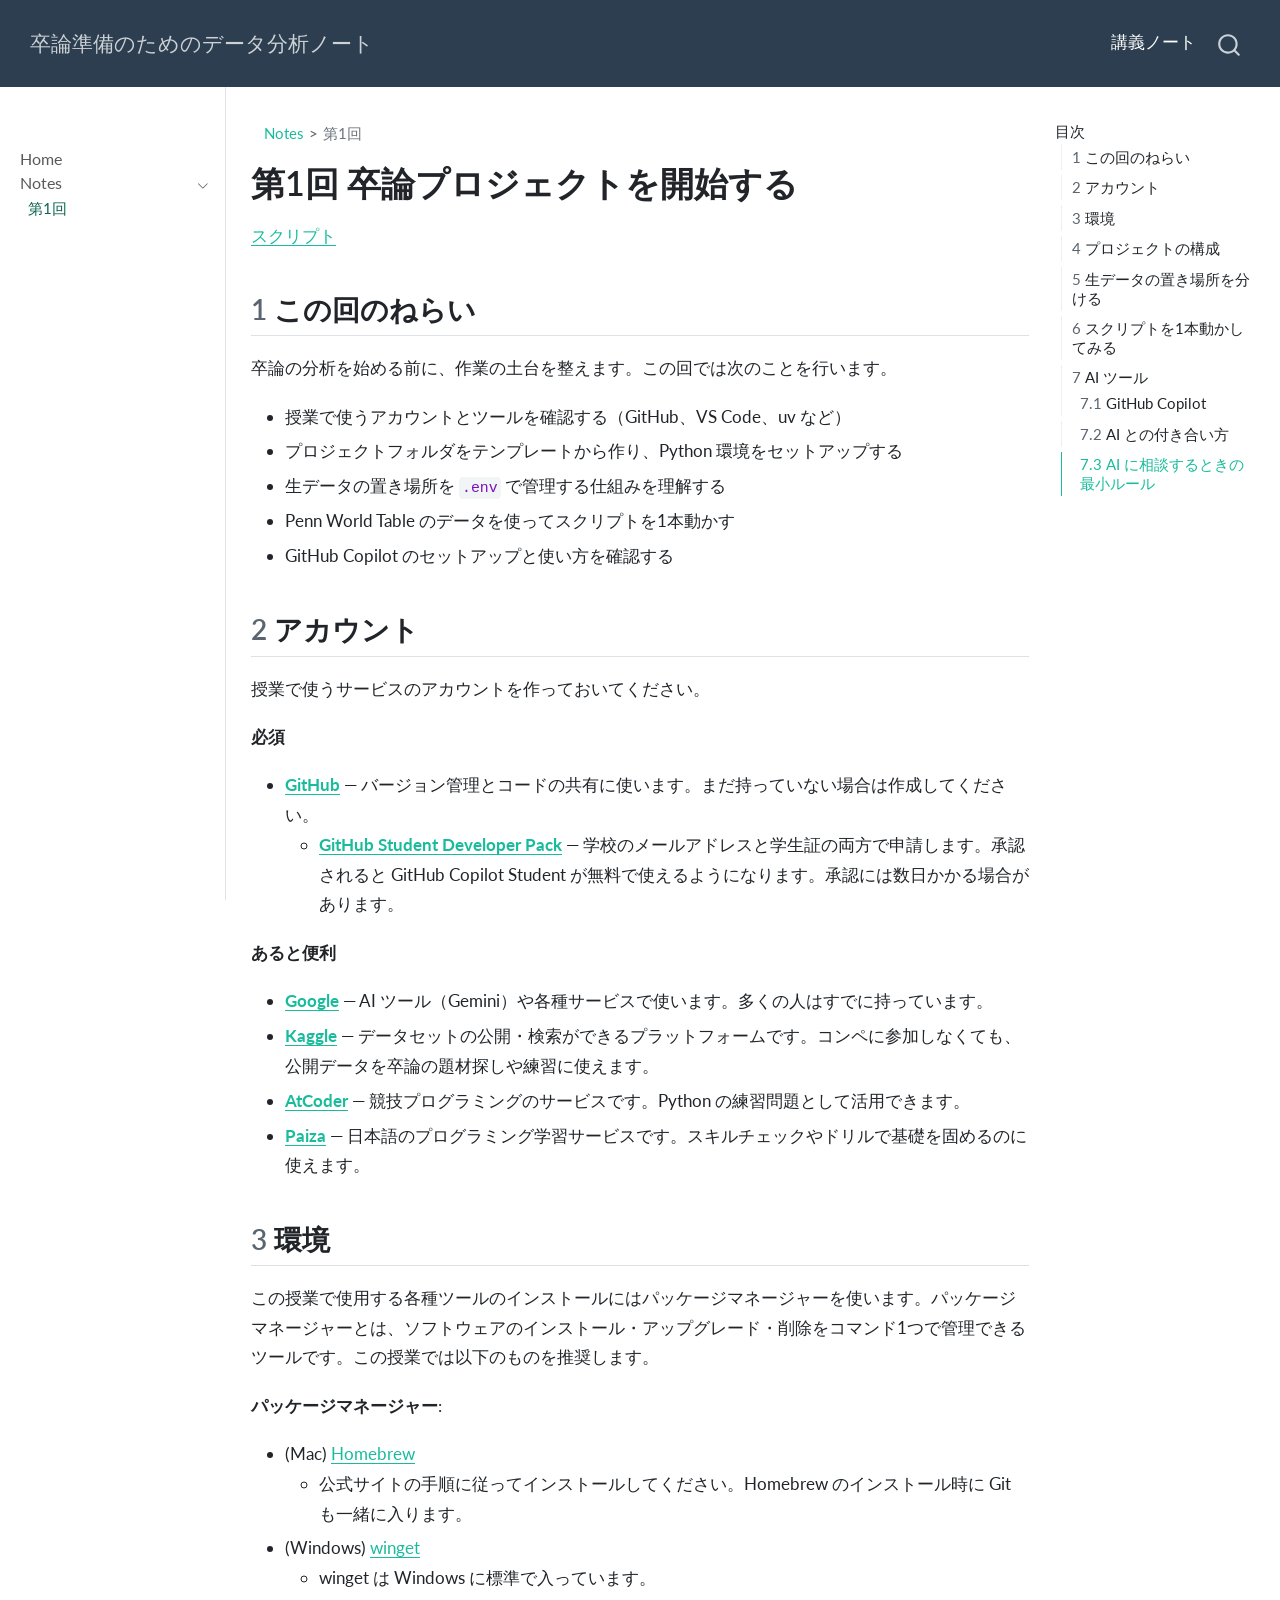
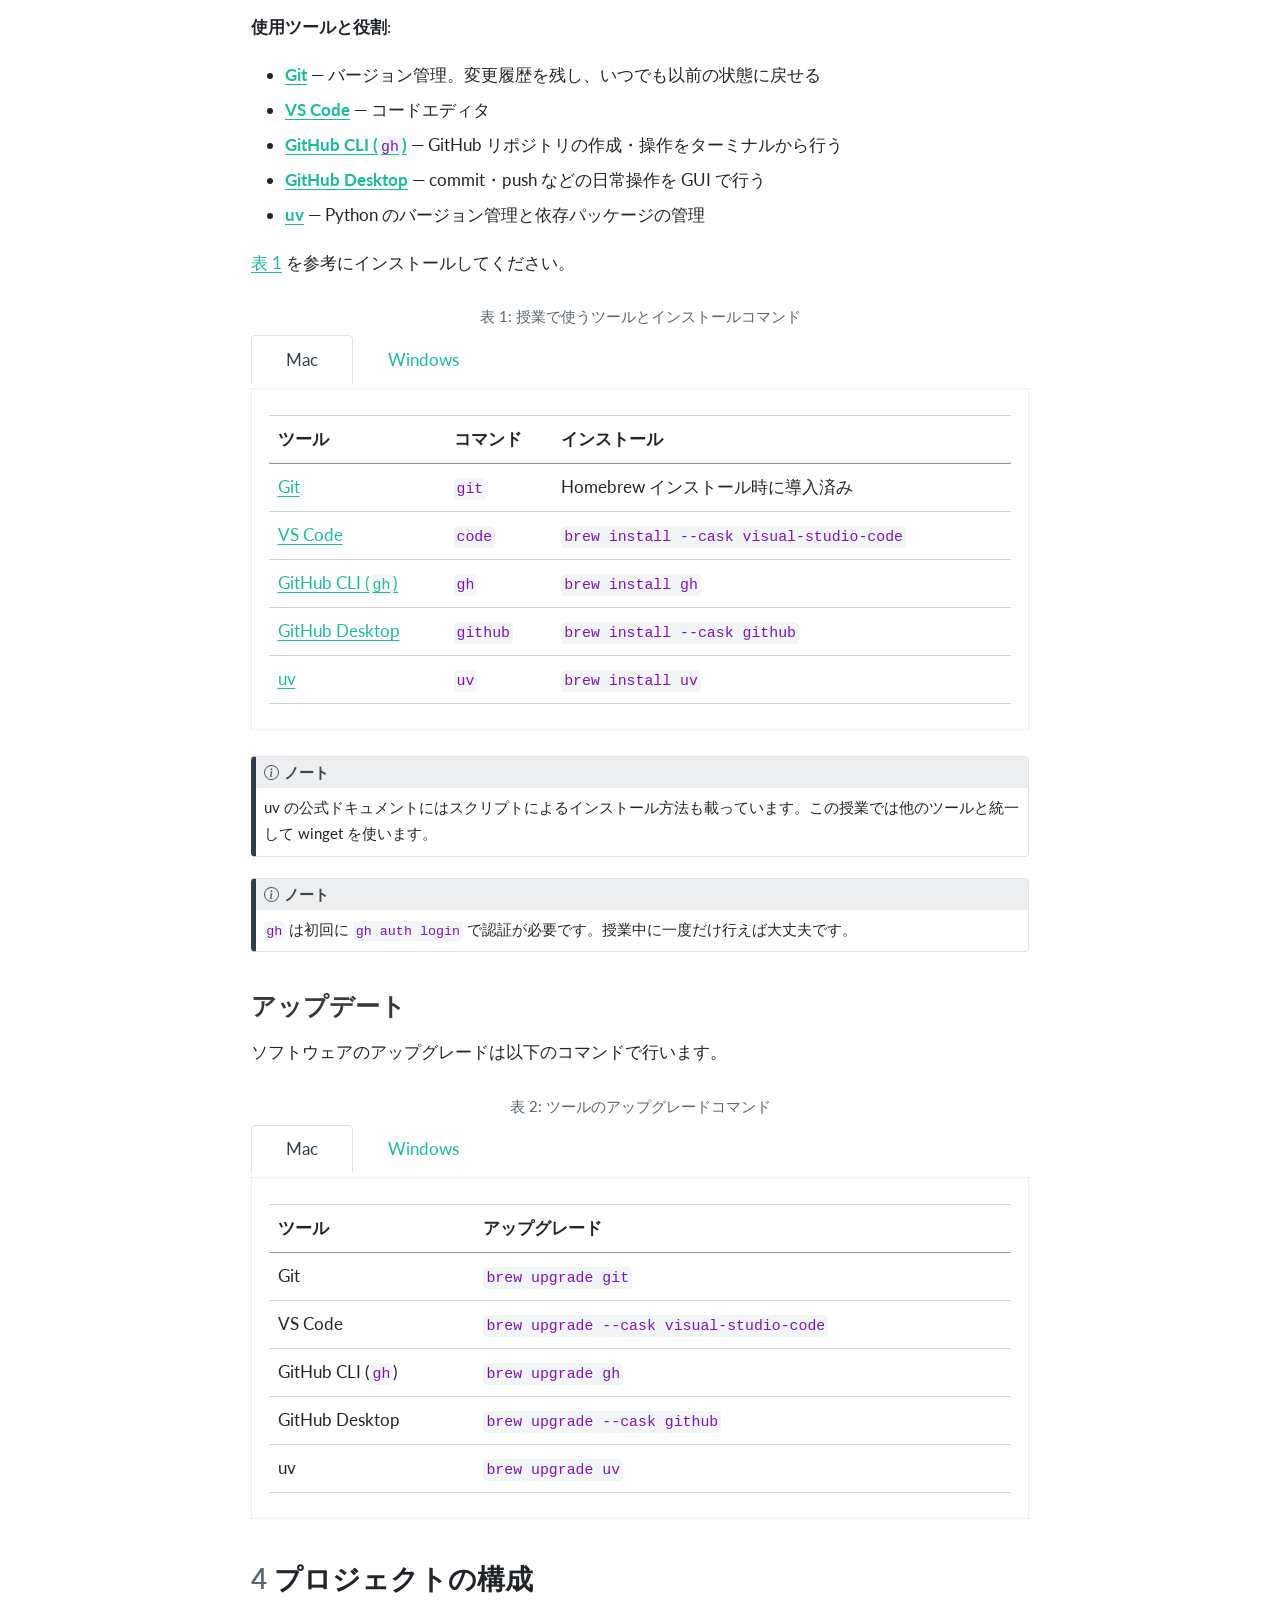
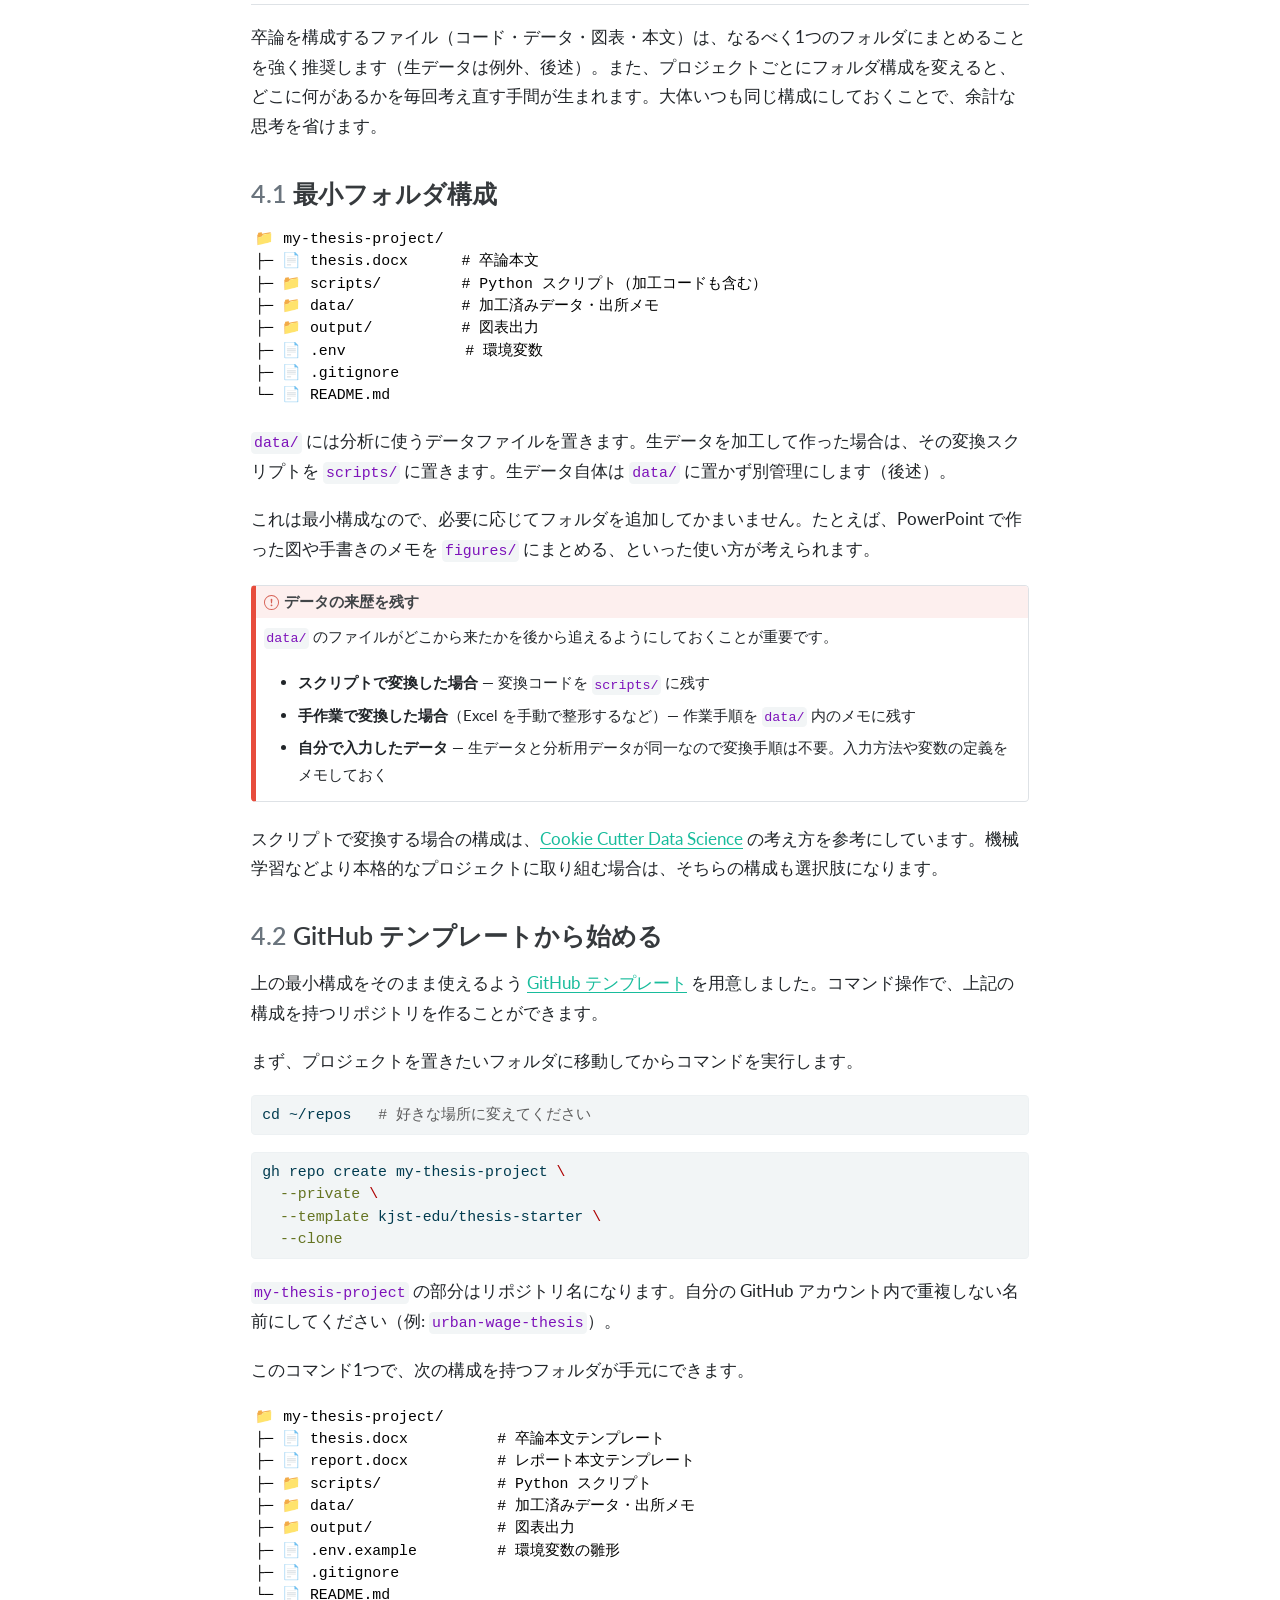
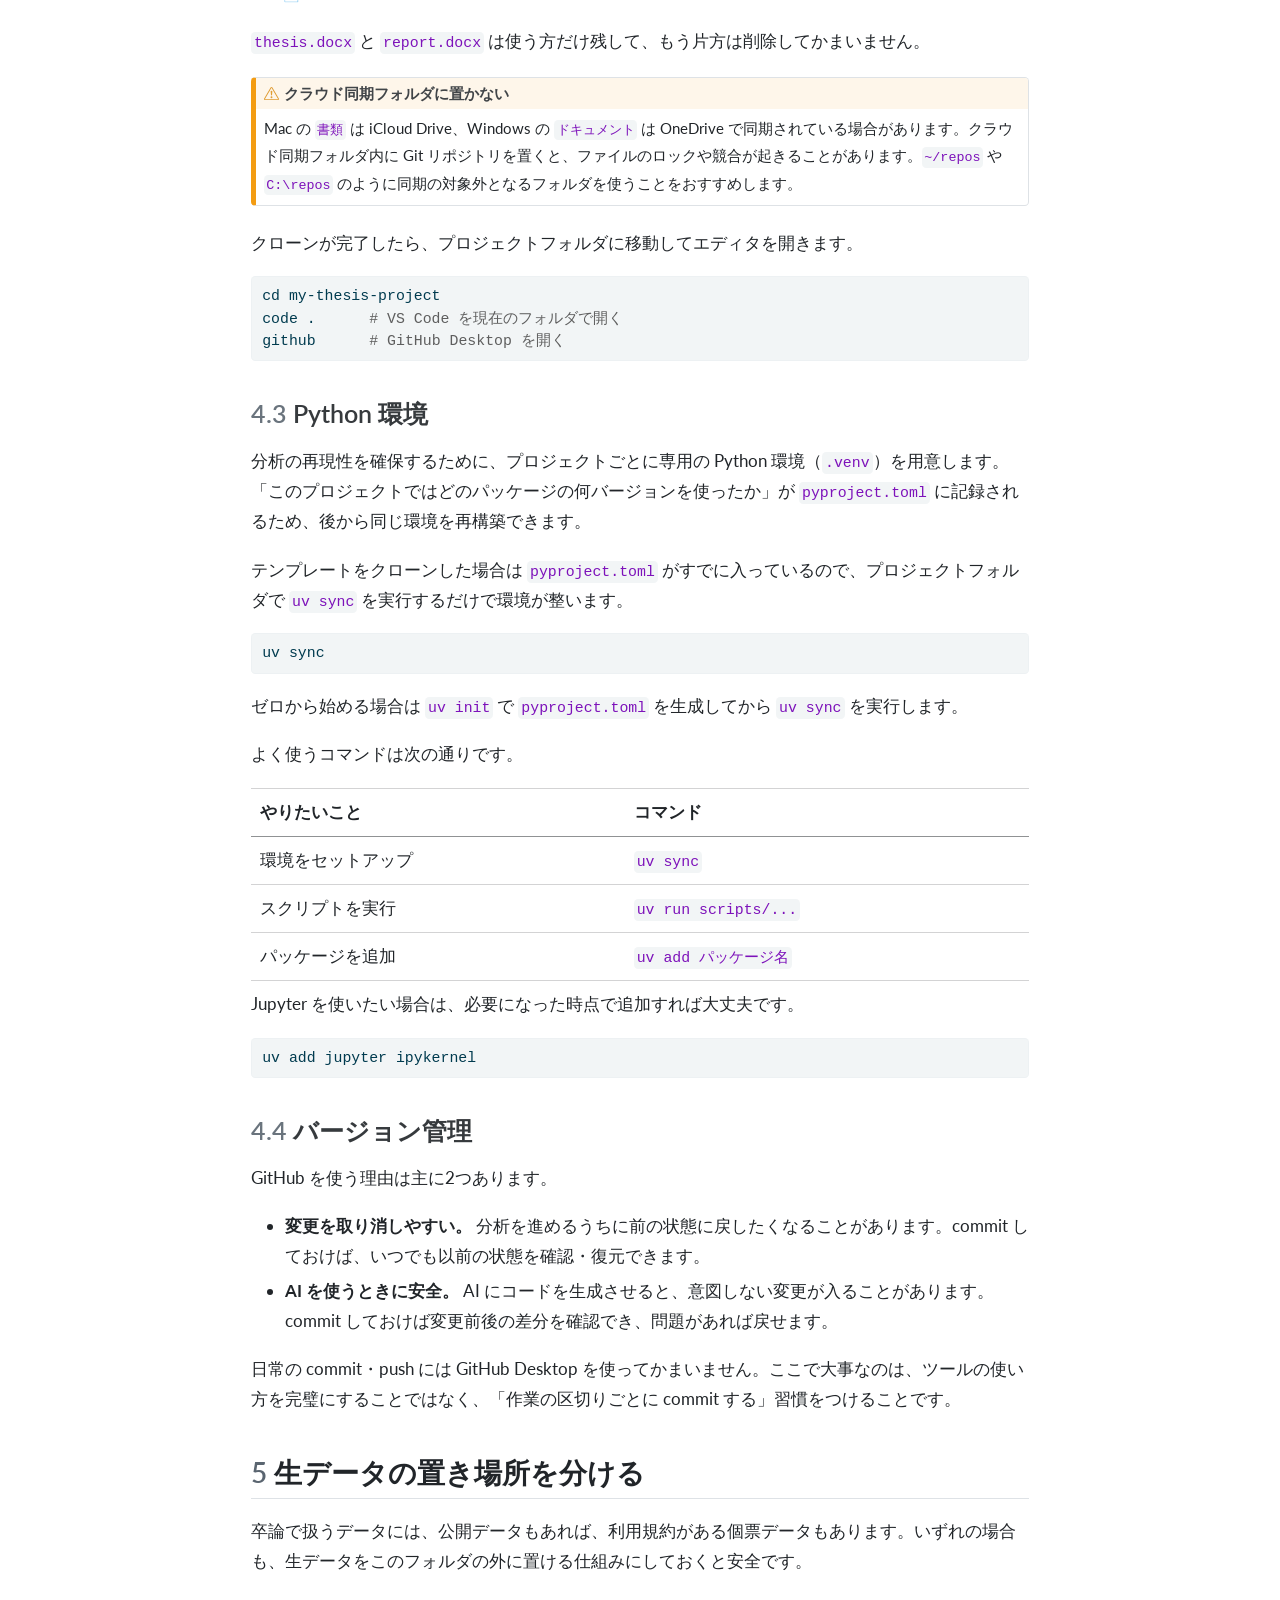
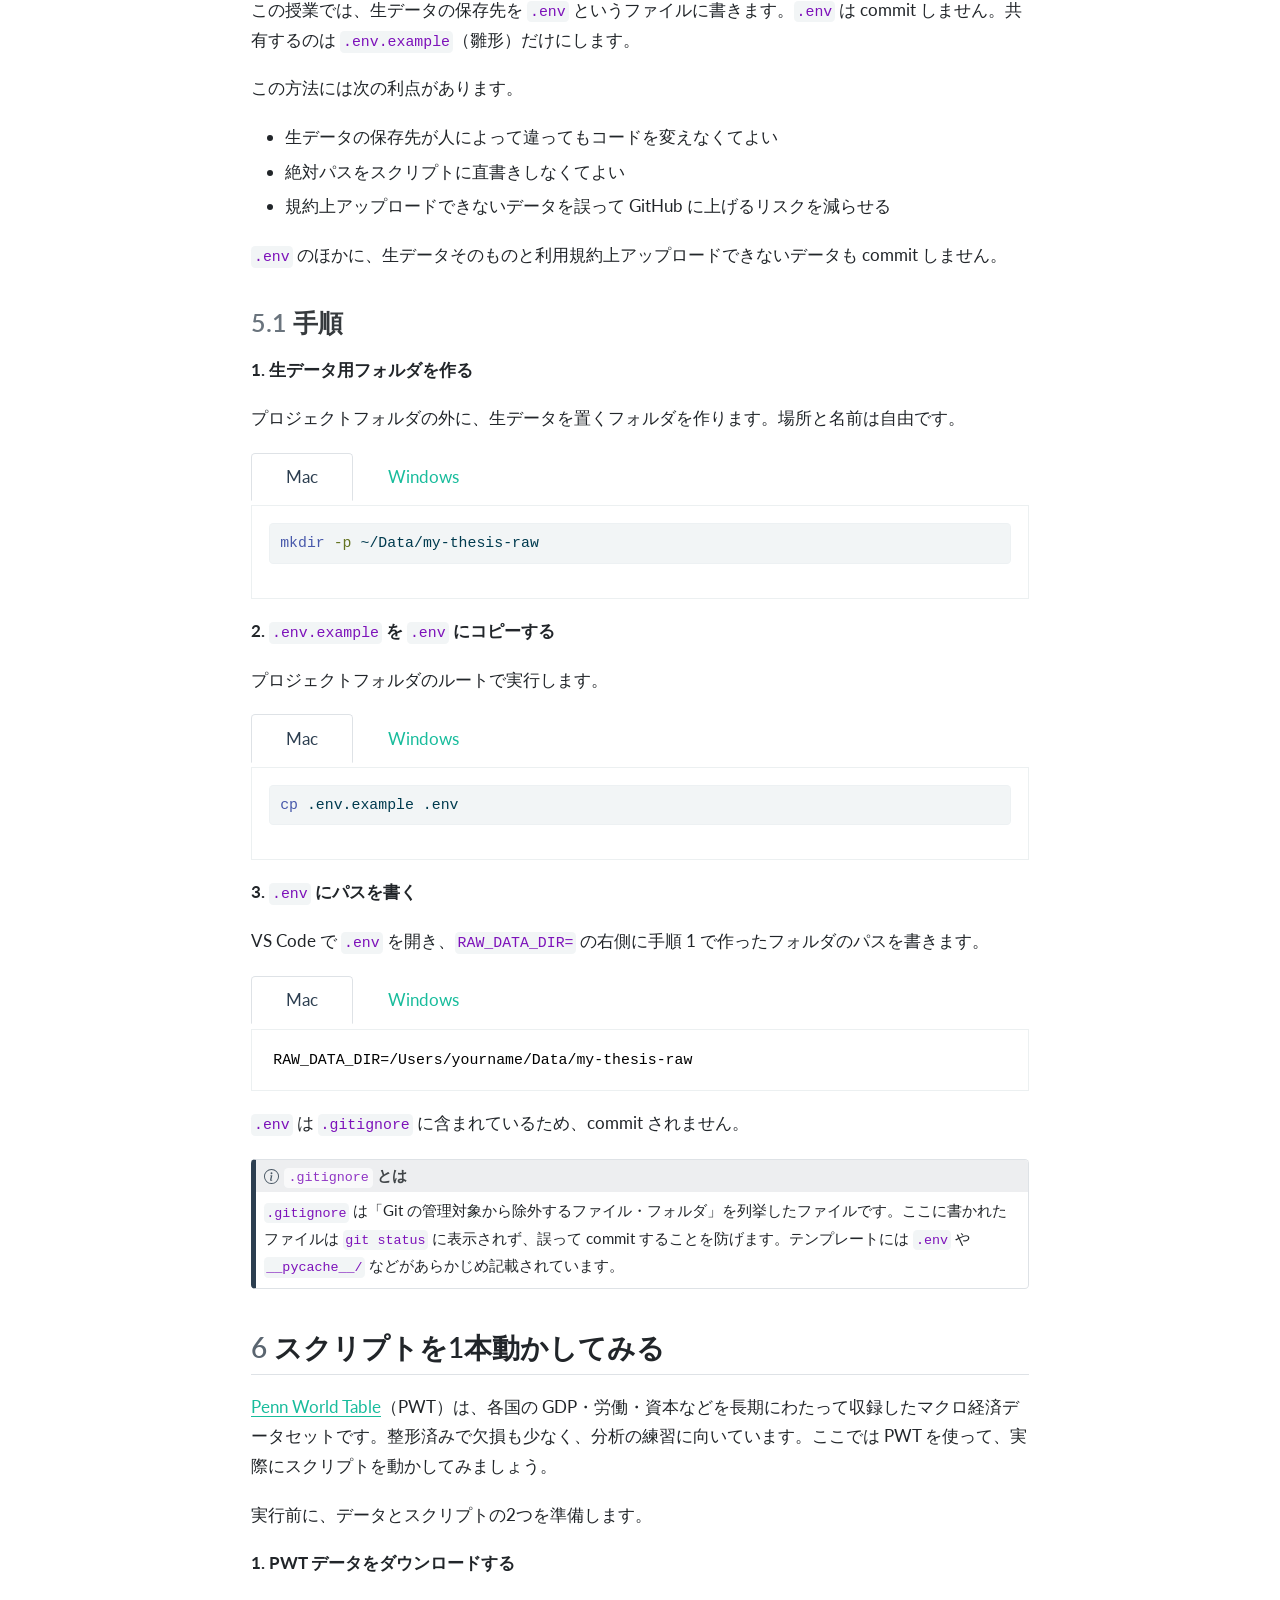
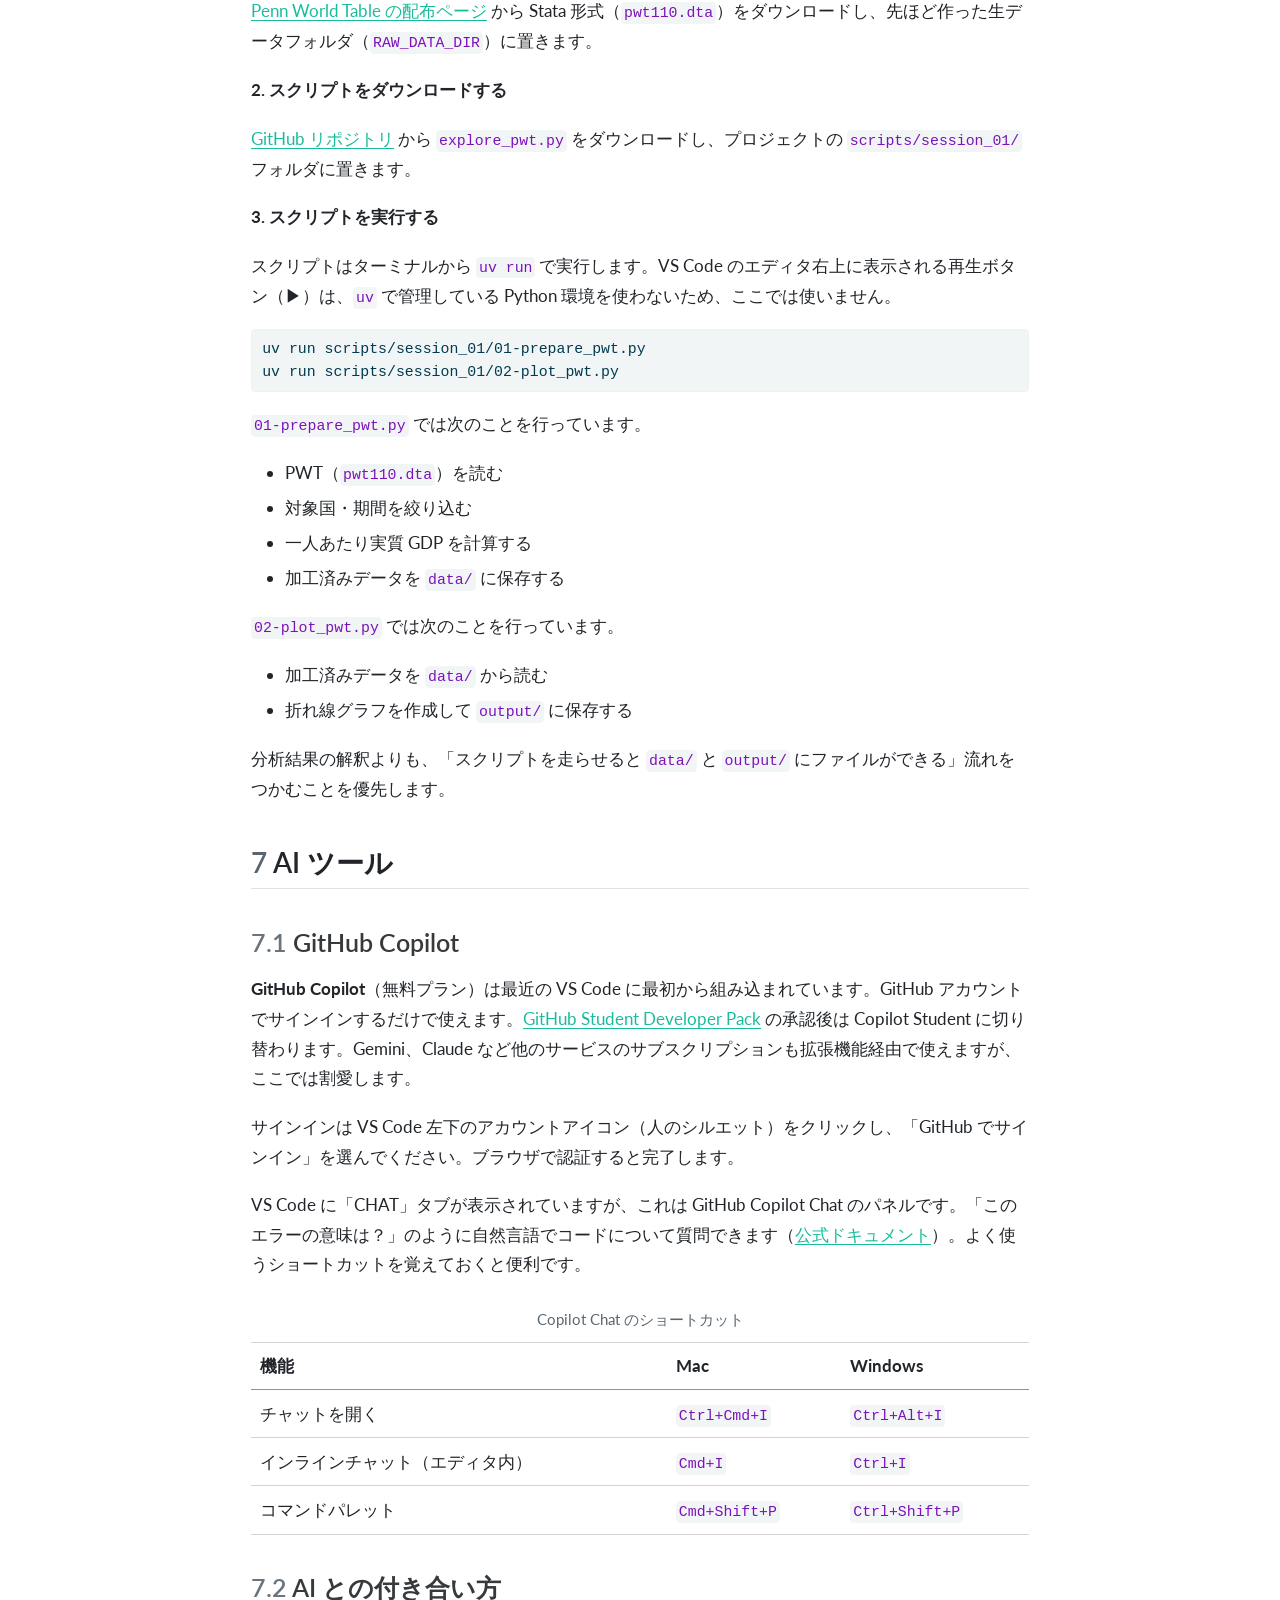
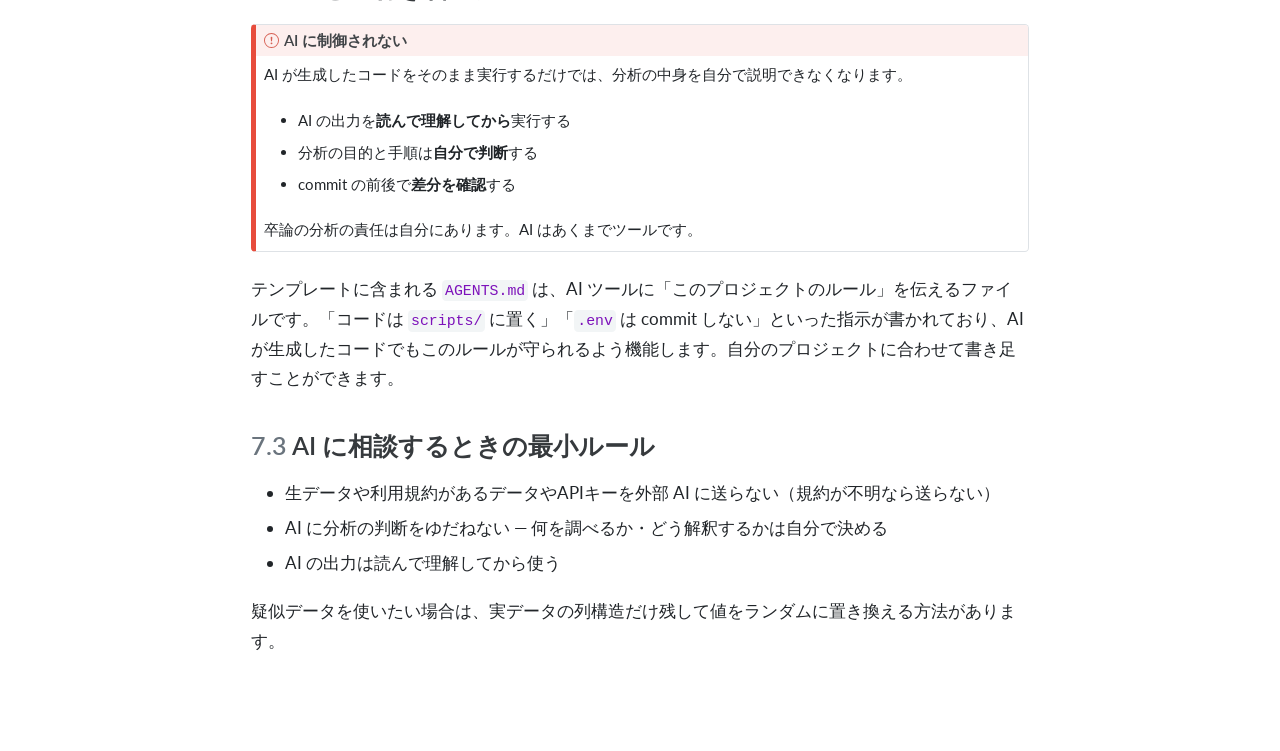
==== commit f8105189: "Build docs for GitHub Pages Co-Authored-By: Claude Sonnet 4.6 <noreply@anthropic.com>" ====
--- a/docs/notes/sessions/session-01.html
+++ b/docs/notes/sessions/session-01.html
@@ -183,12 +183,6 @@
  <span class="menu-text">第1回</span></a>
   </div>
 </li>
-          <li class="sidebar-item">
-  <div class="sidebar-item-container"> 
-  <a href="../../notes/sessions/session-02.html" class="sidebar-item-text sidebar-link">
- <span class="menu-text">第2回</span></a>
-  </div>
-</li>
       </ul>
   </li>
     </ul>
@@ -253,12 +247,14 @@
 <p><a href="https://github.com/kjst-edu/thesis-data-lab/tree/main/scripts/session_01">スクリプト</a></p>
 <section id="この回のねらい" class="level2" data-number="1">
 <h2 data-number="1" class="anchored" data-anchor-id="この回のねらい"><span class="header-section-number">1</span> この回のねらい</h2>
-<p>卒論の分析を始める前に、作業の土台を整えます。特に、次の3点を確認します。</p>
-<ol type="1">
-<li>主なファイルを1つのフォルダにまとめること</li>
-<li>変更履歴が残る形で作業すること</li>
-<li>生データの置き場所をコードに直書きしないこと</li>
-</ol>
+<p>卒論の分析を始める前に、作業の土台を整えます。この回では次のことを行います。</p>
+<ul>
+<li>授業で使うアカウントとツールを確認する（GitHub、VS Code、uv など）</li>
+<li>プロジェクトフォルダをテンプレートから作り、Python 環境をセットアップする</li>
+<li>生データの置き場所を <code>.env</code> で管理する仕組みを理解する</li>
+<li>Penn World Table のデータを使ってスクリプトを1本動かす</li>
+<li>GitHub Copilot のセットアップと使い方を確認する</li>
+</ul>
 </section>
 <section id="アカウント" class="level2" data-number="2">
 <h2 data-number="2" class="anchored" data-anchor-id="アカウント"><span class="header-section-number">2</span> アカウント</h2>
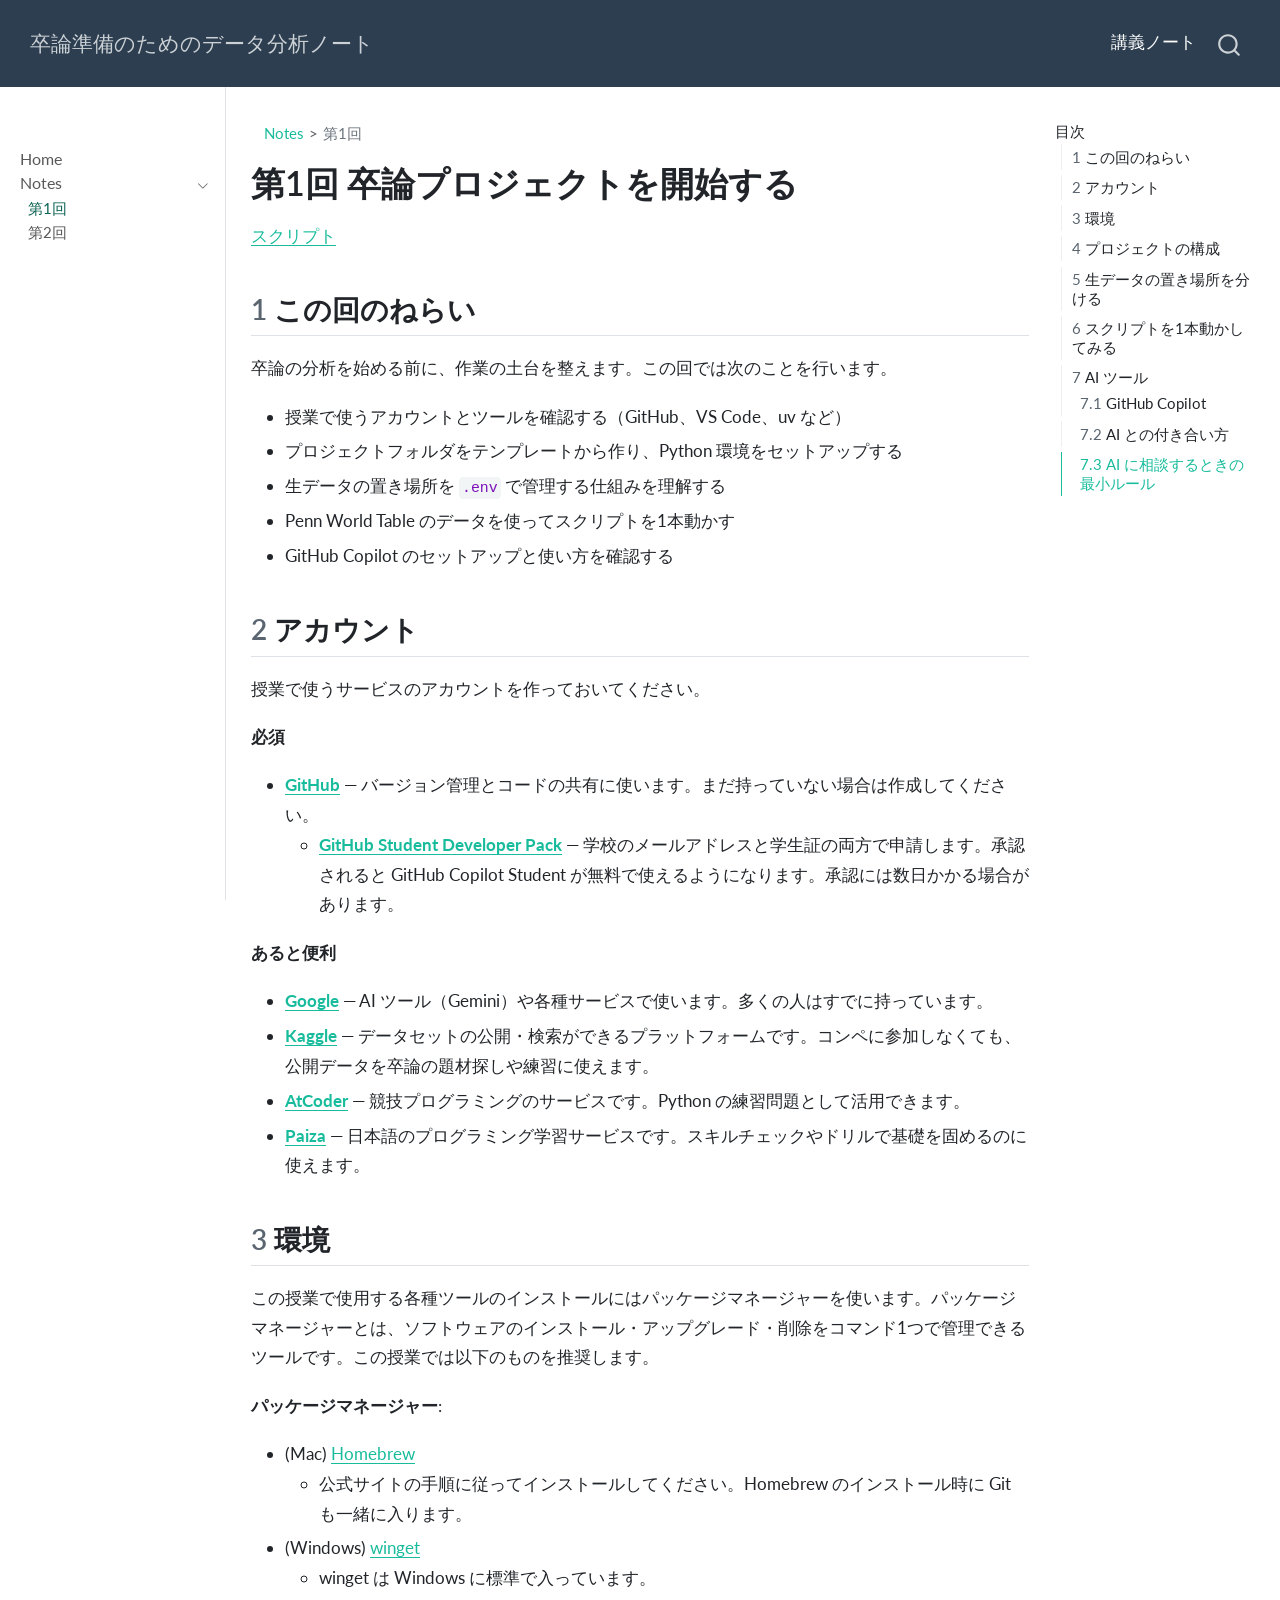
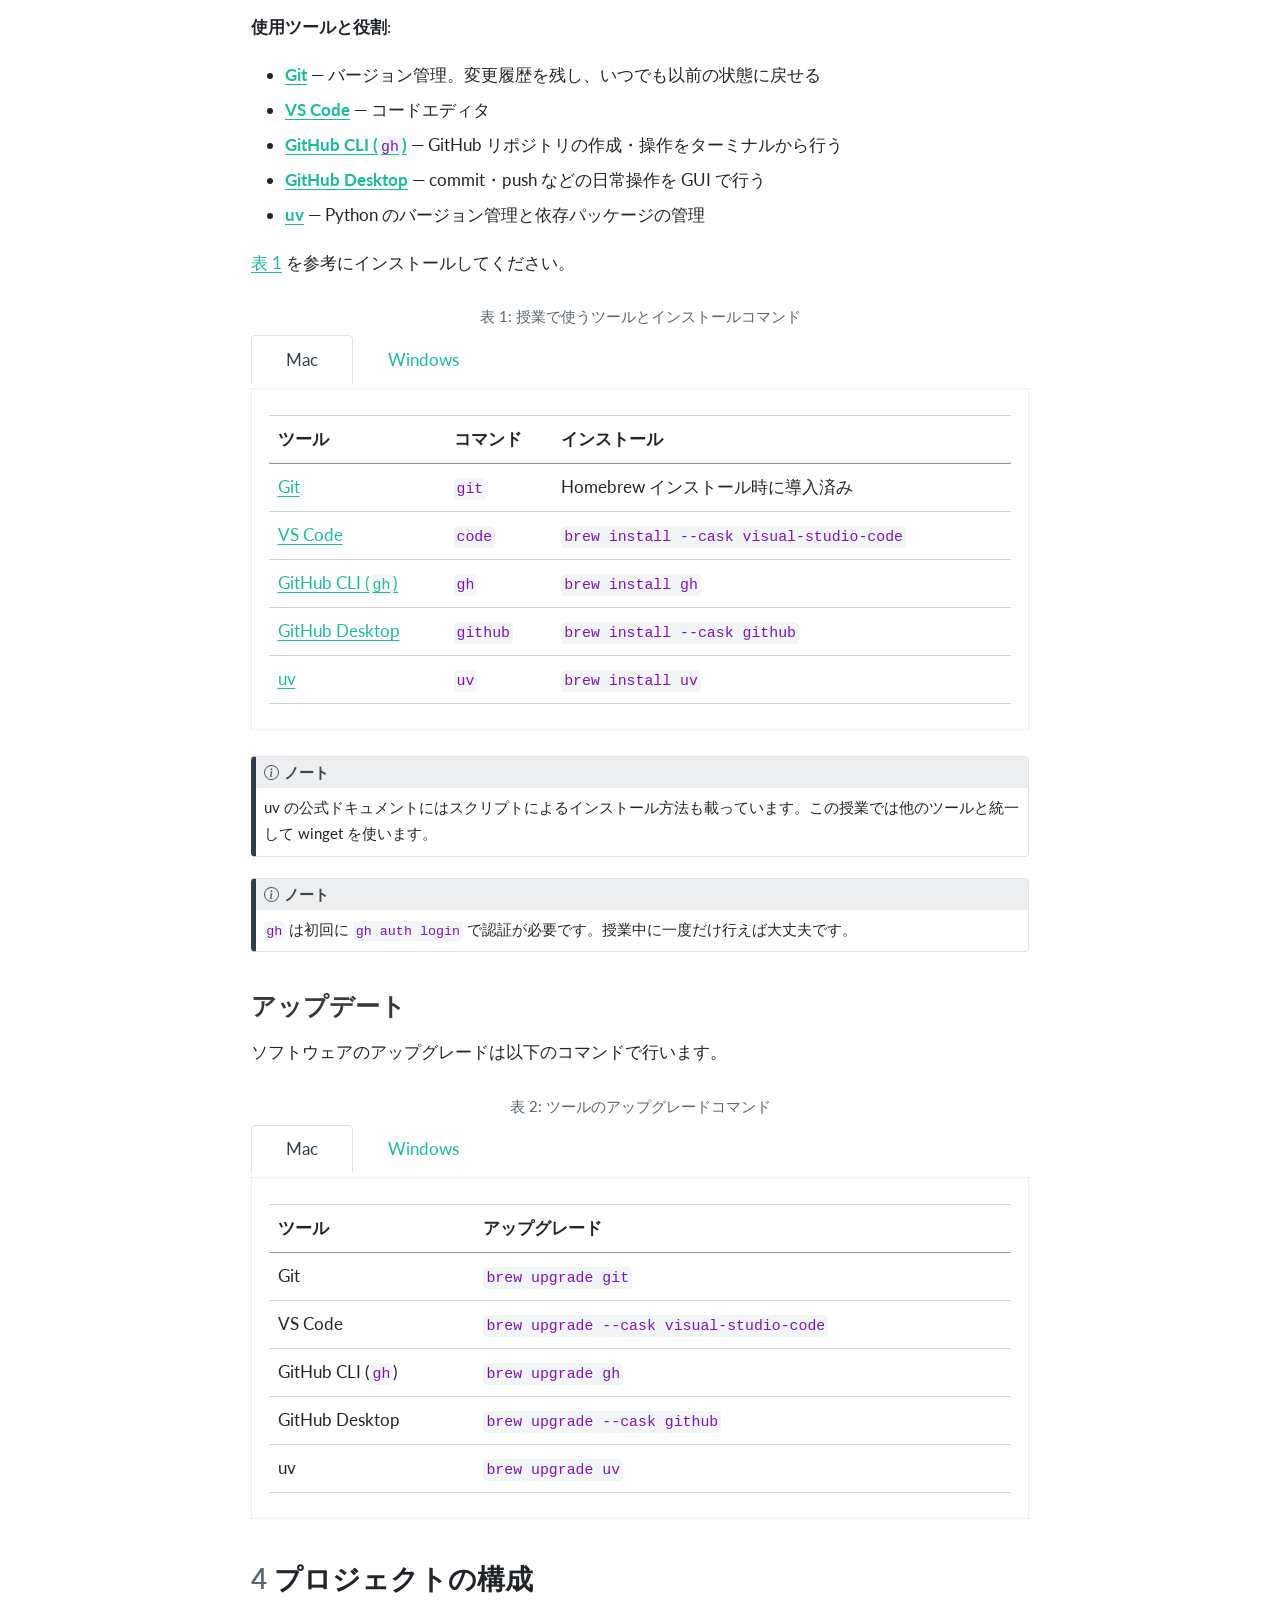
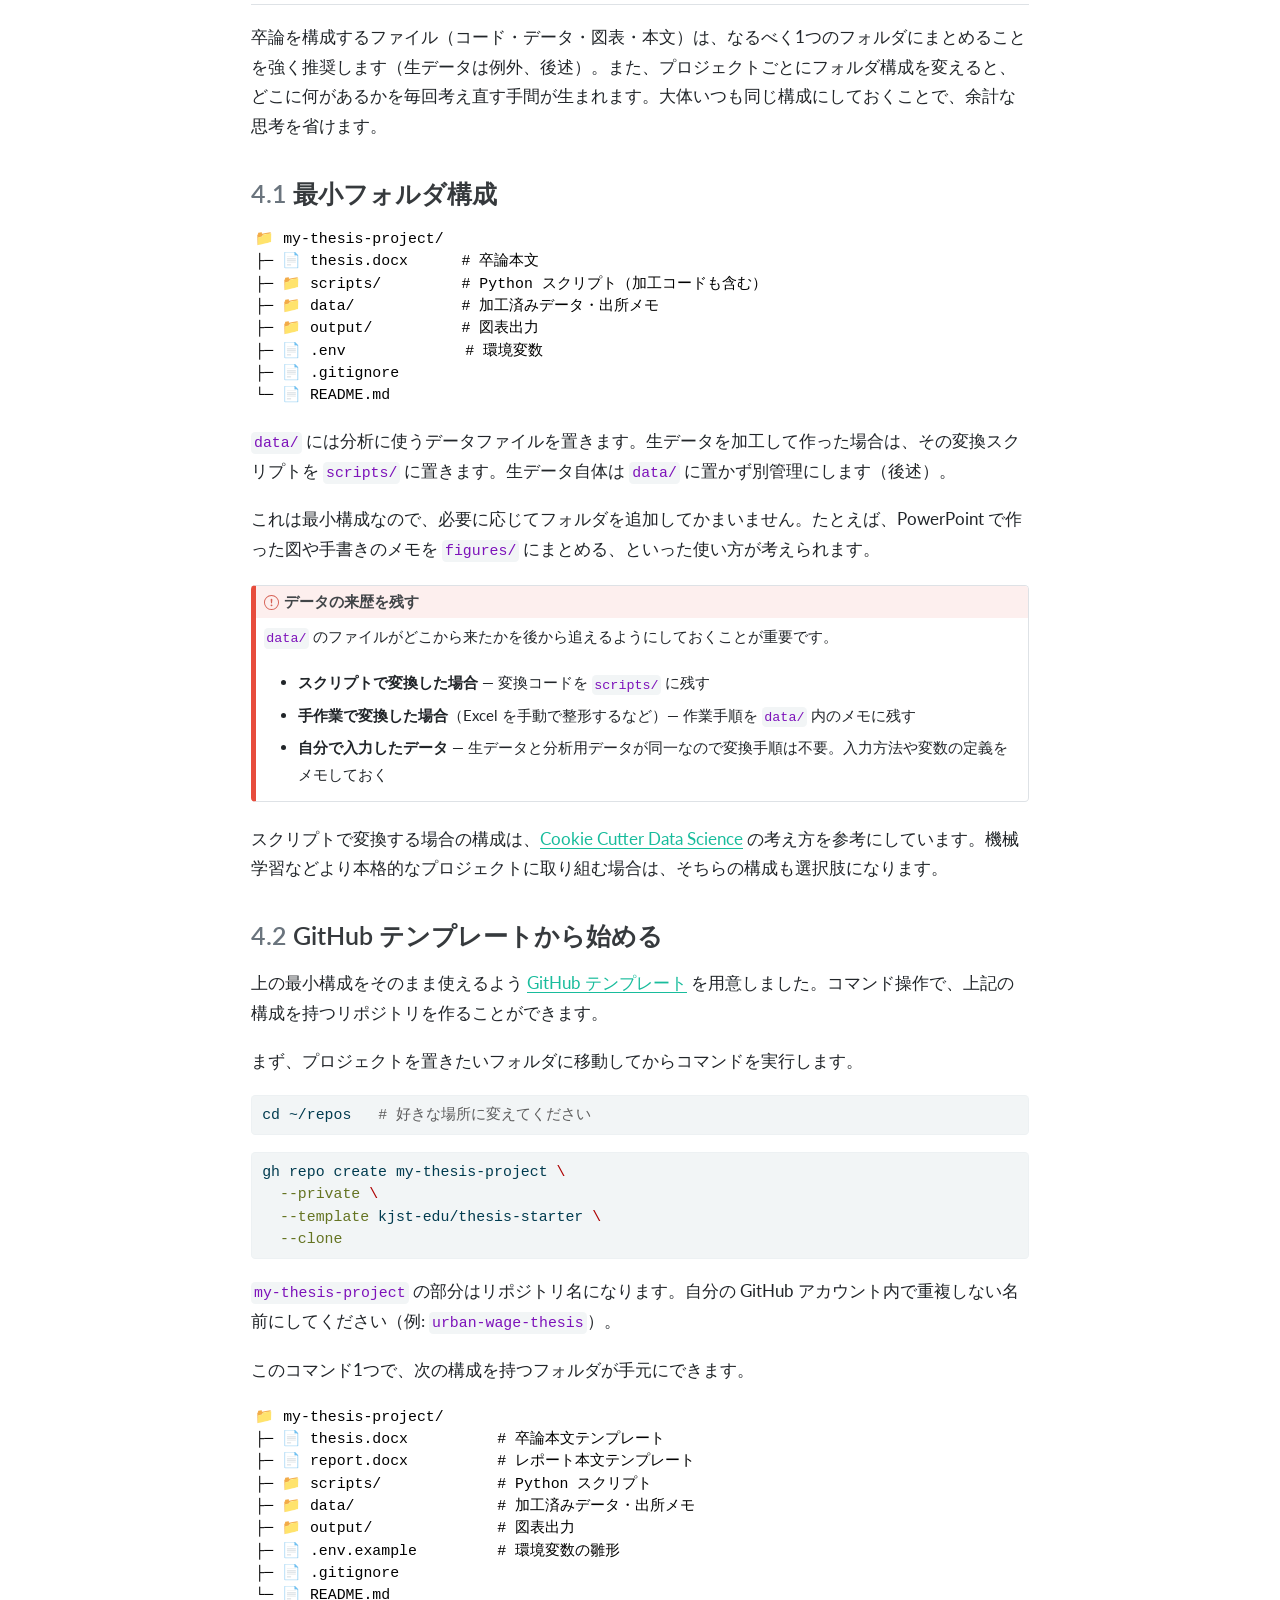
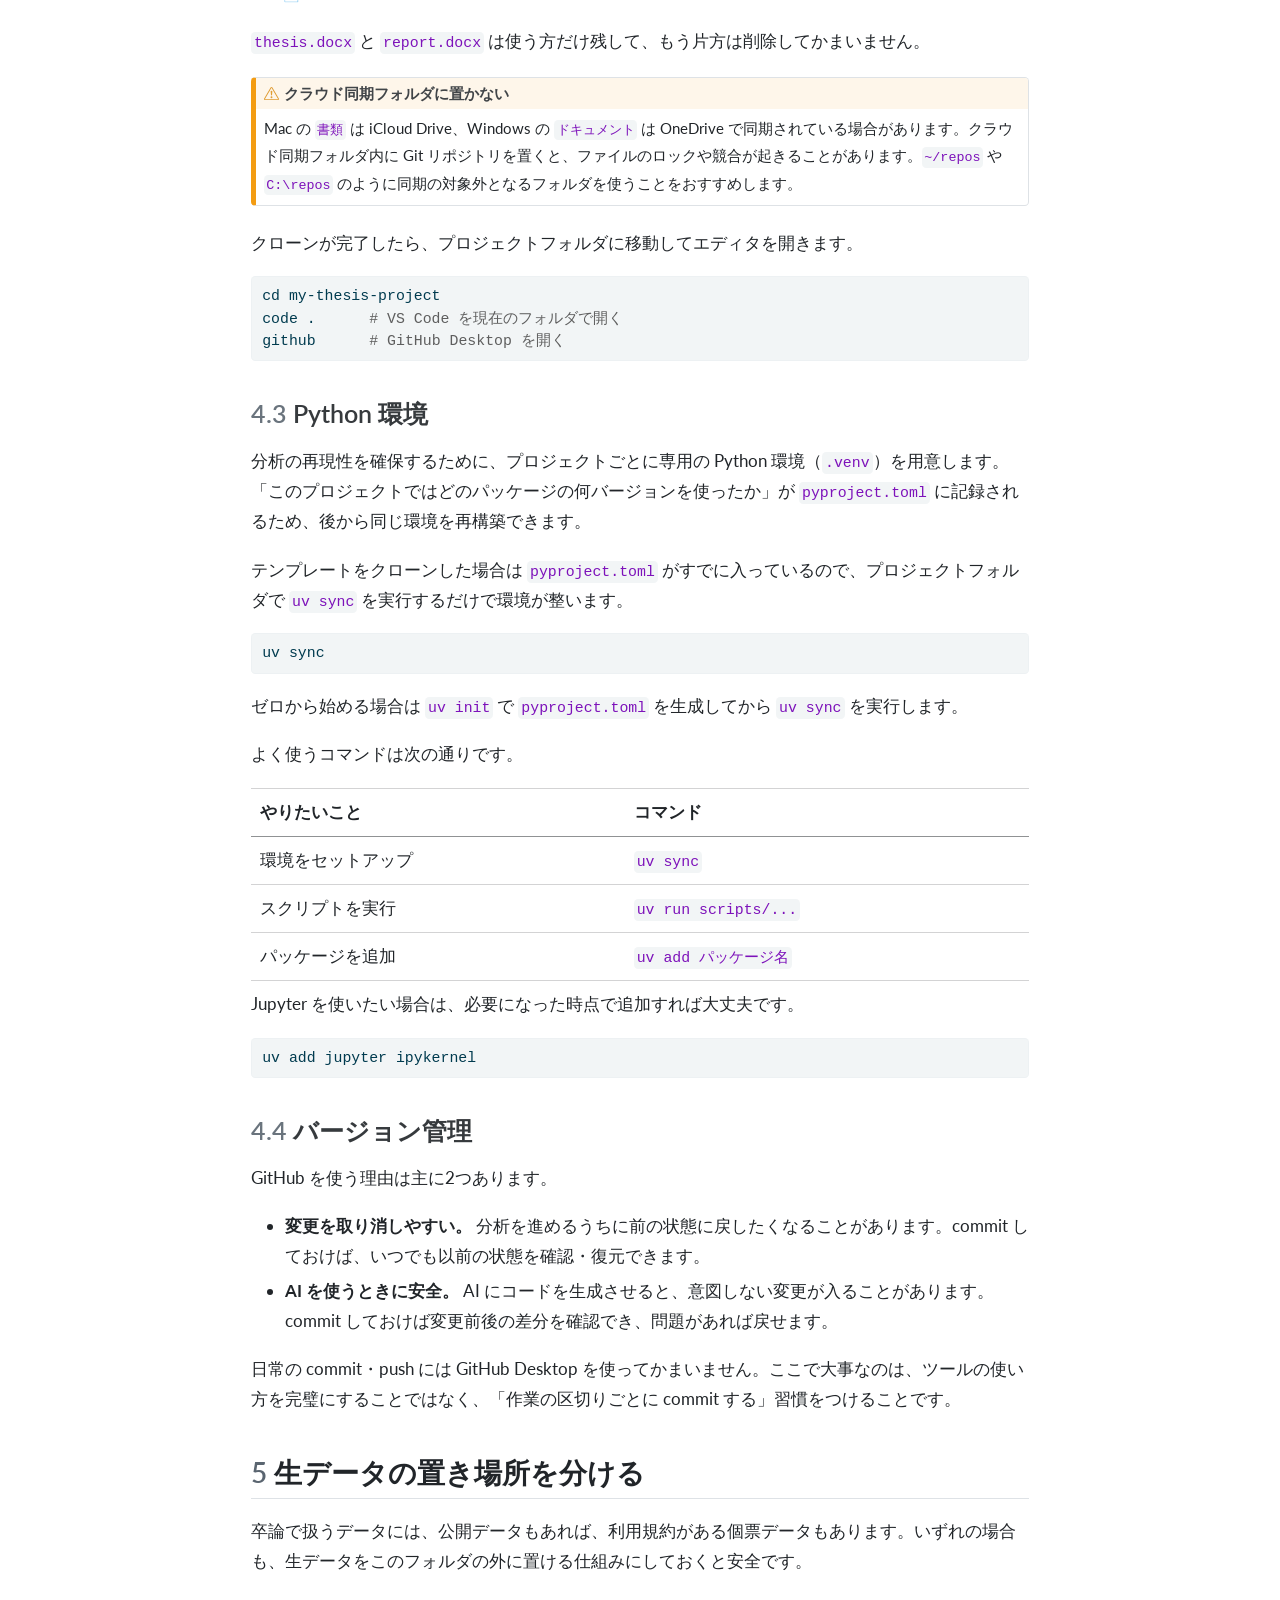
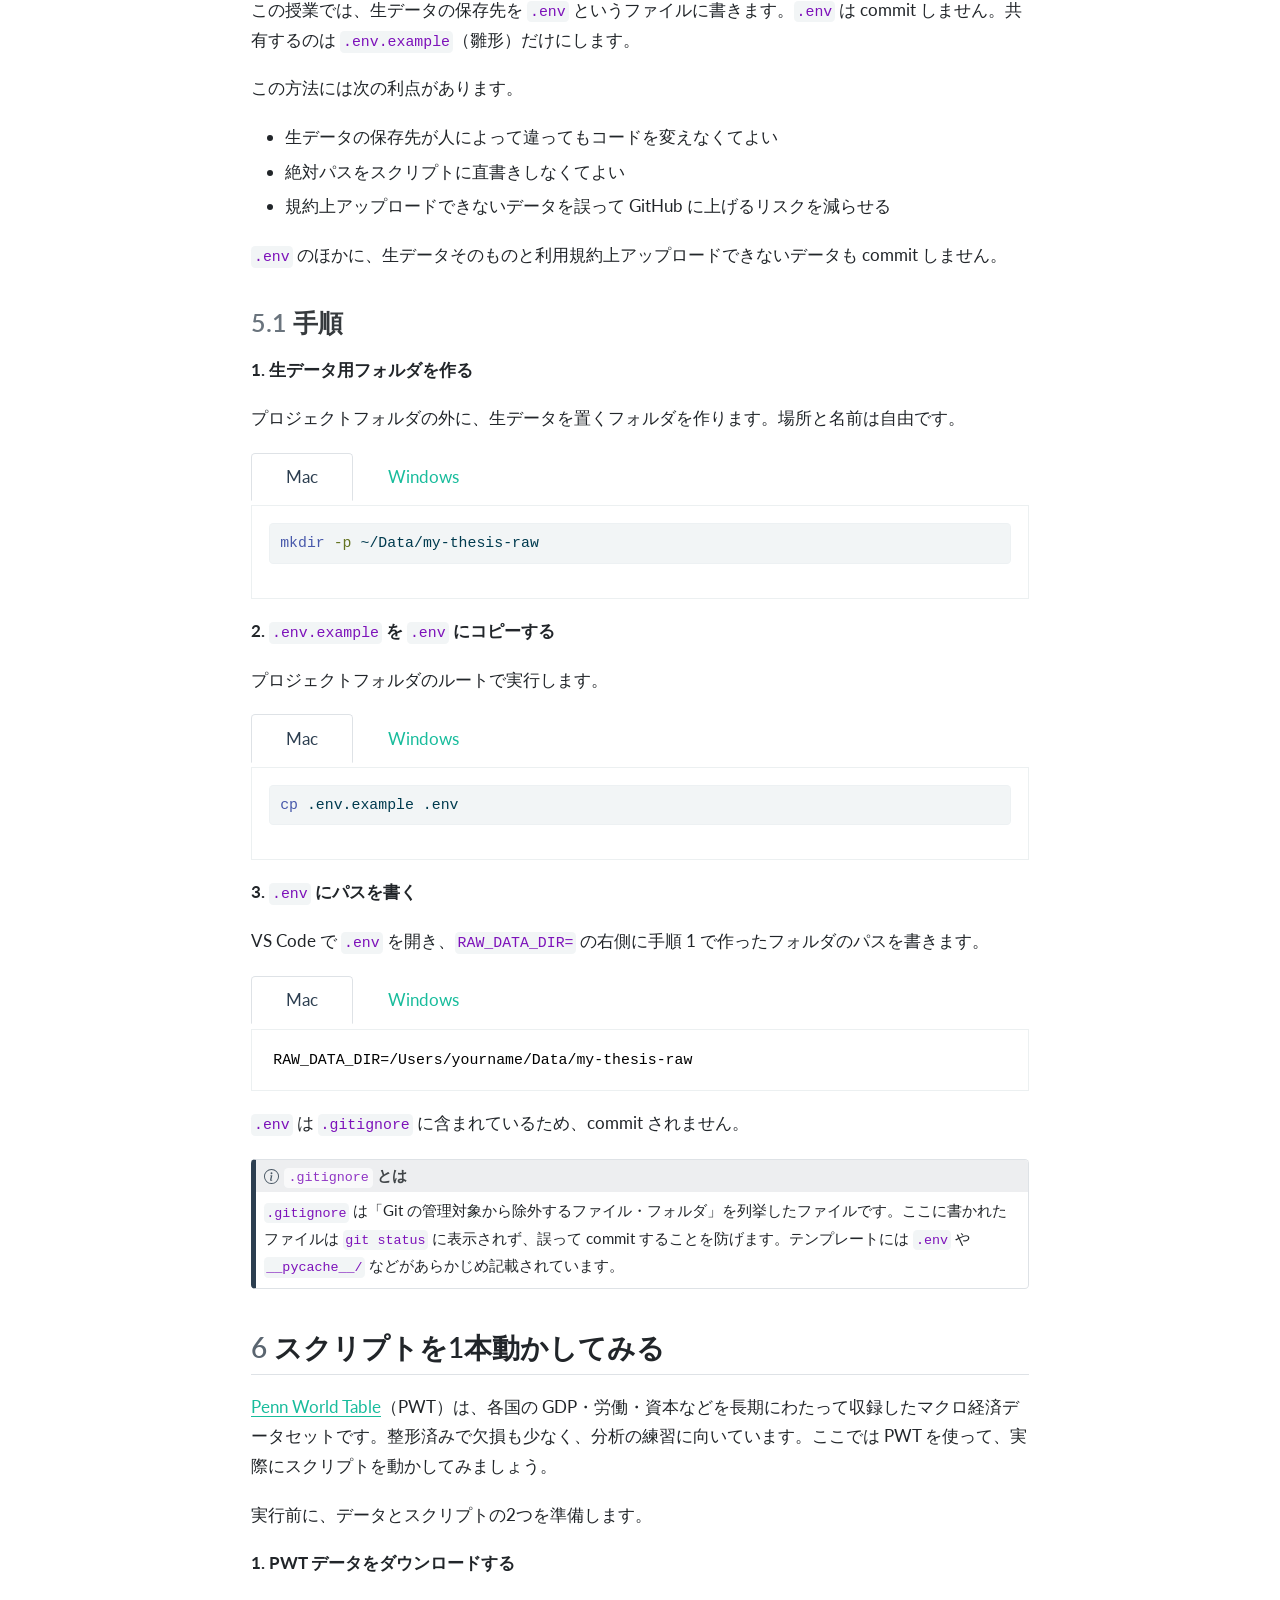
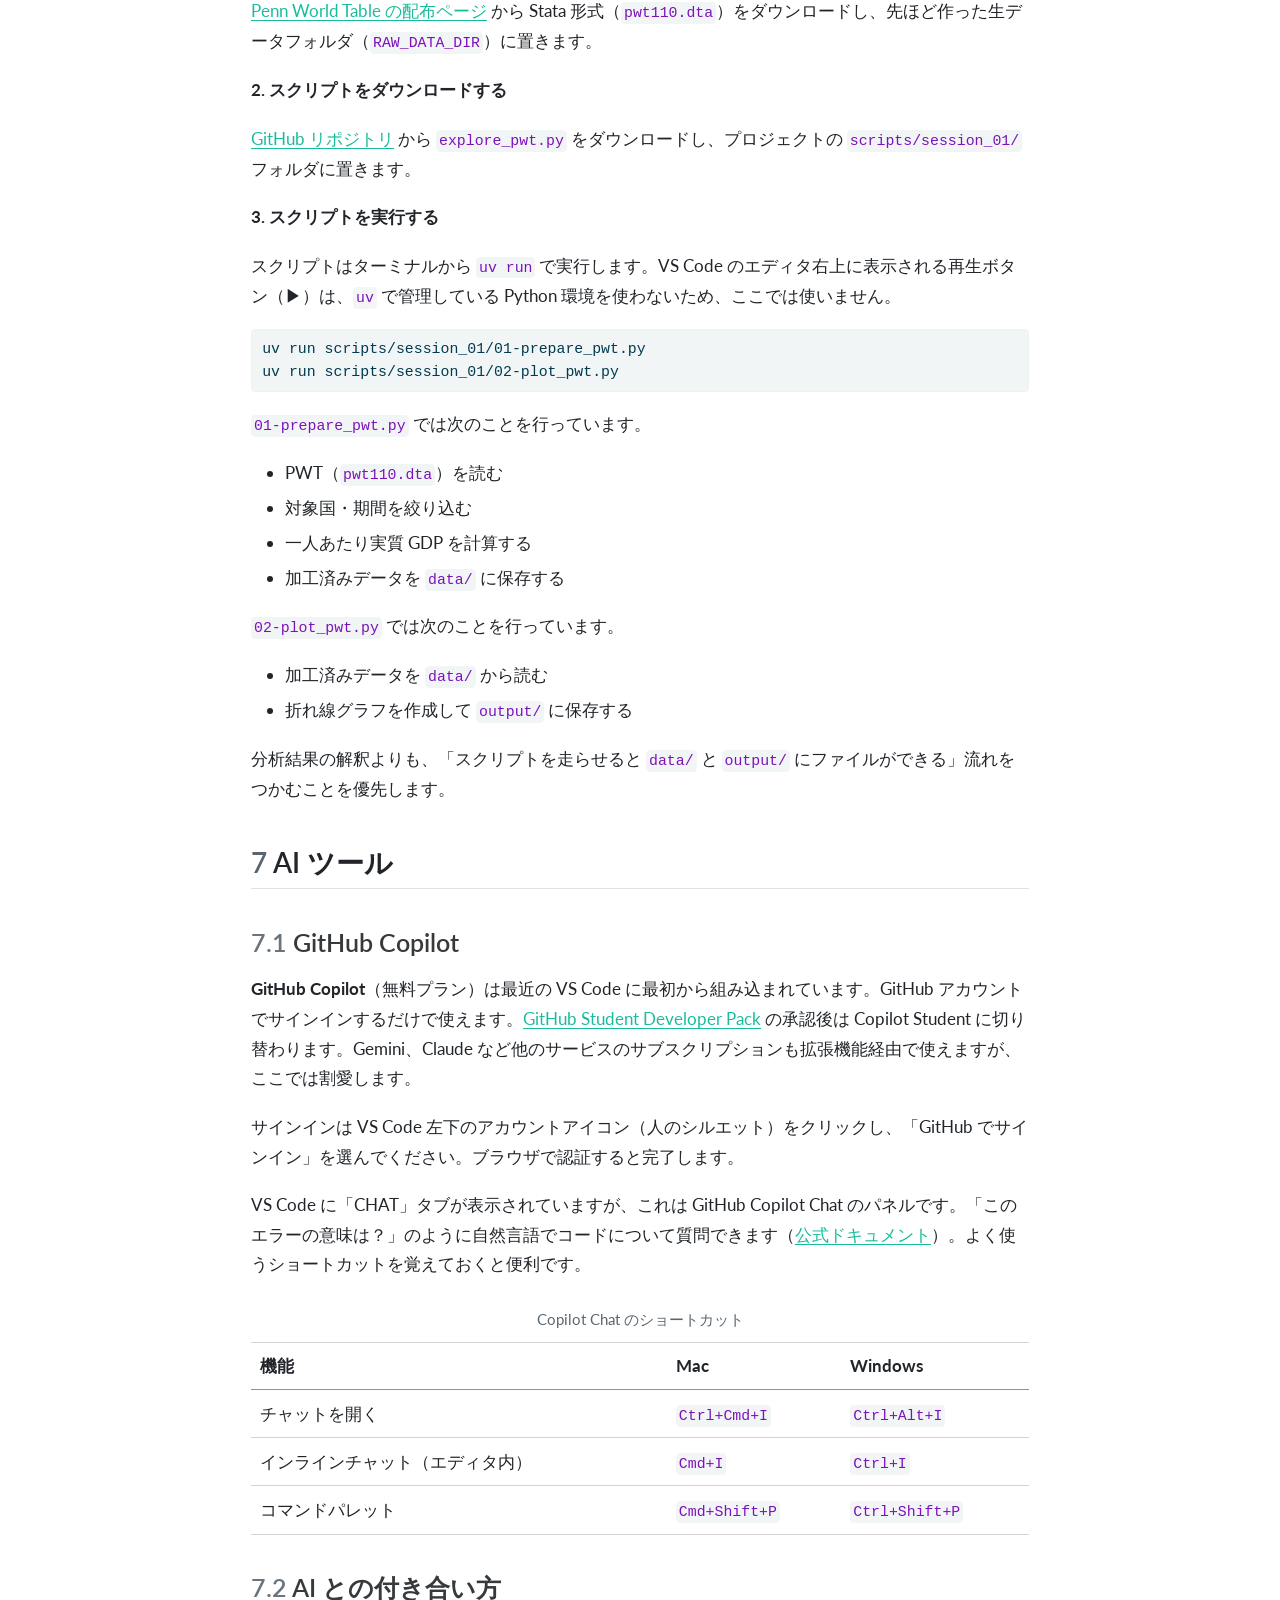
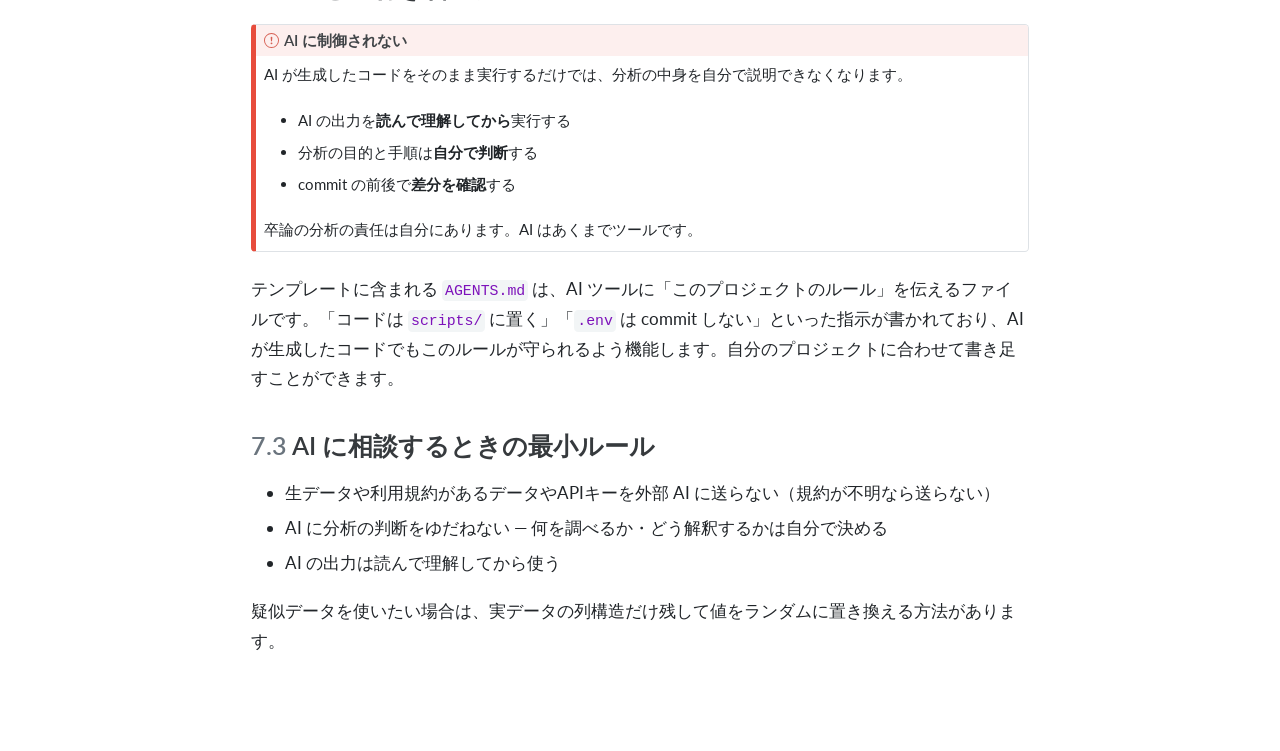
==== commit 4579fdec: "Build docs for GitHub Pages Co-Authored-By: Claude Opus 4.7 (1M context) <noreply@anthropic.com>" ====
--- a/docs/notes/sessions/session-01.html
+++ b/docs/notes/sessions/session-01.html
@@ -181,6 +181,12 @@
   <div class="sidebar-item-container"> 
   <a href="../../notes/sessions/session-01.html" class="sidebar-item-text sidebar-link active">
  <span class="menu-text">第1回</span></a>
+  </div>
+</li>
+          <li class="sidebar-item">
+  <div class="sidebar-item-container"> 
+  <a href="../../notes/sessions/session-02.html" class="sidebar-item-text sidebar-link">
+ <span class="menu-text">第2回</span></a>
   </div>
 </li>
       </ul>
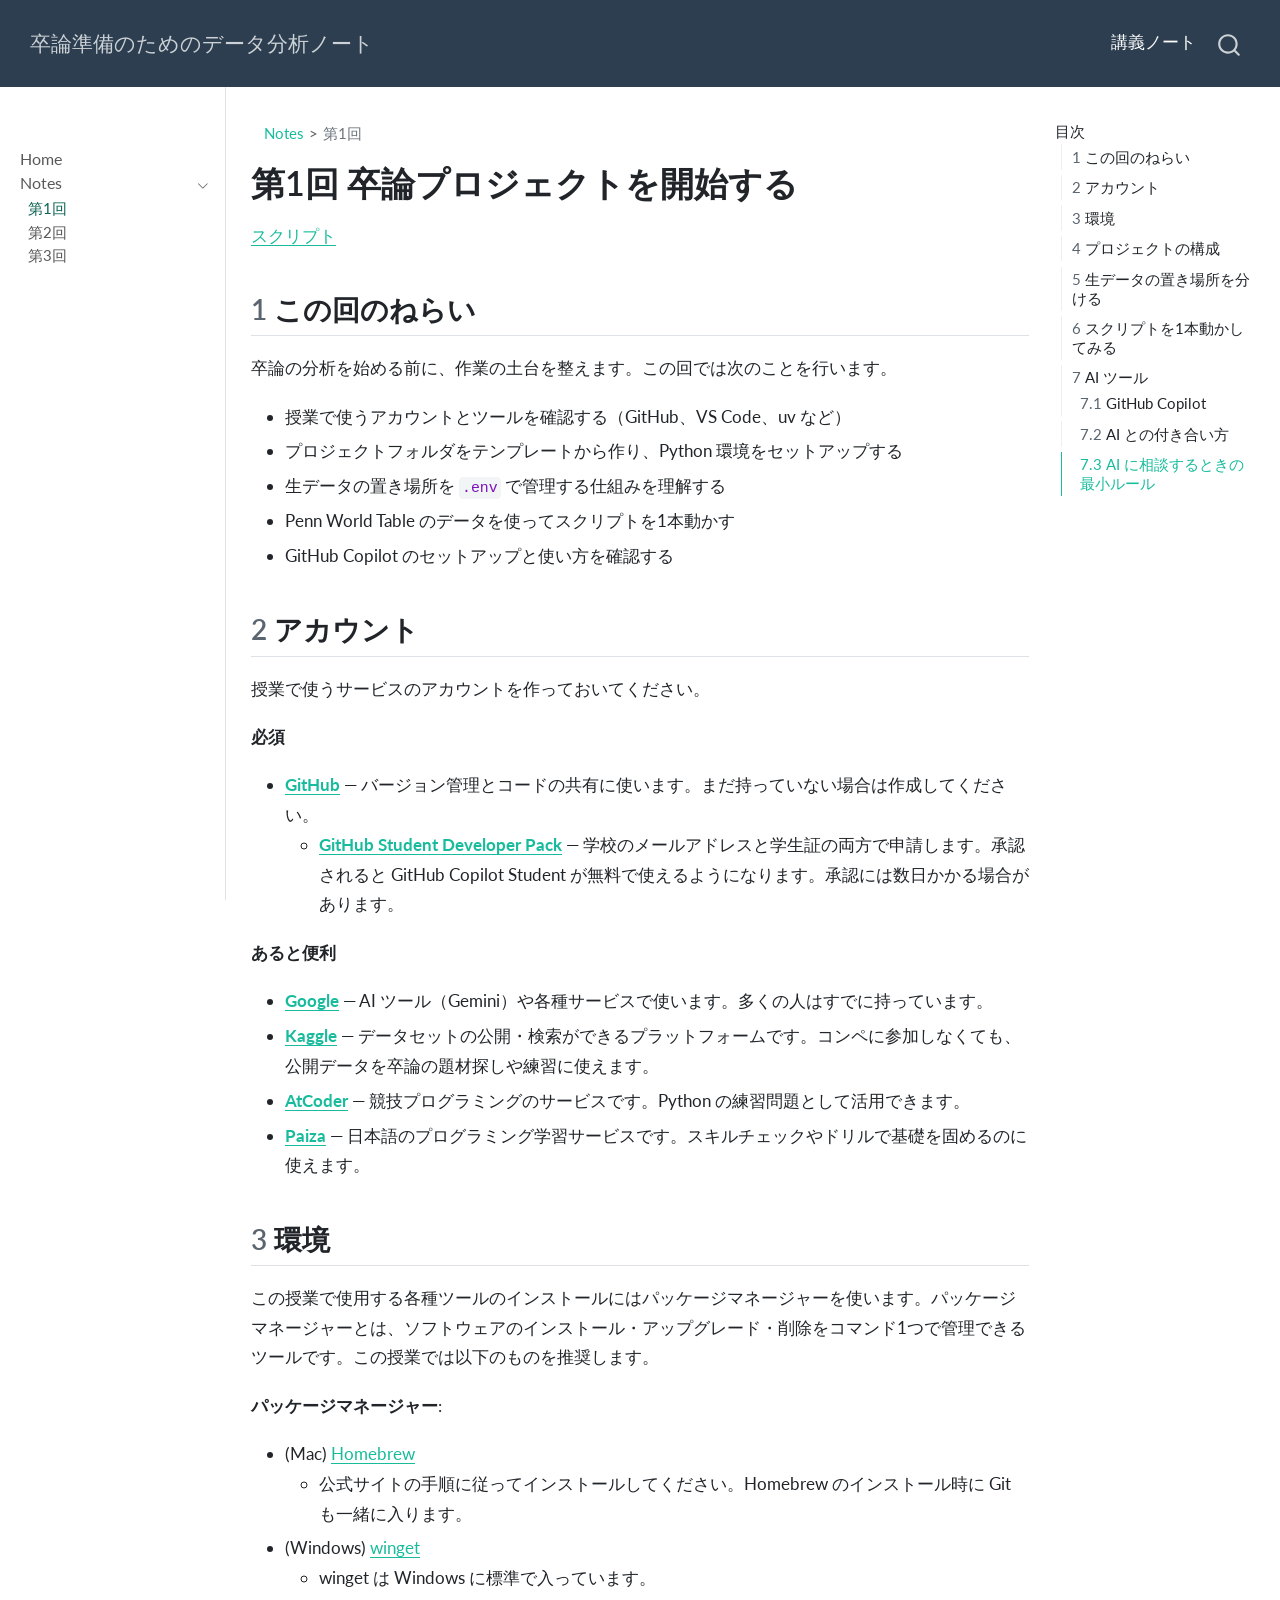
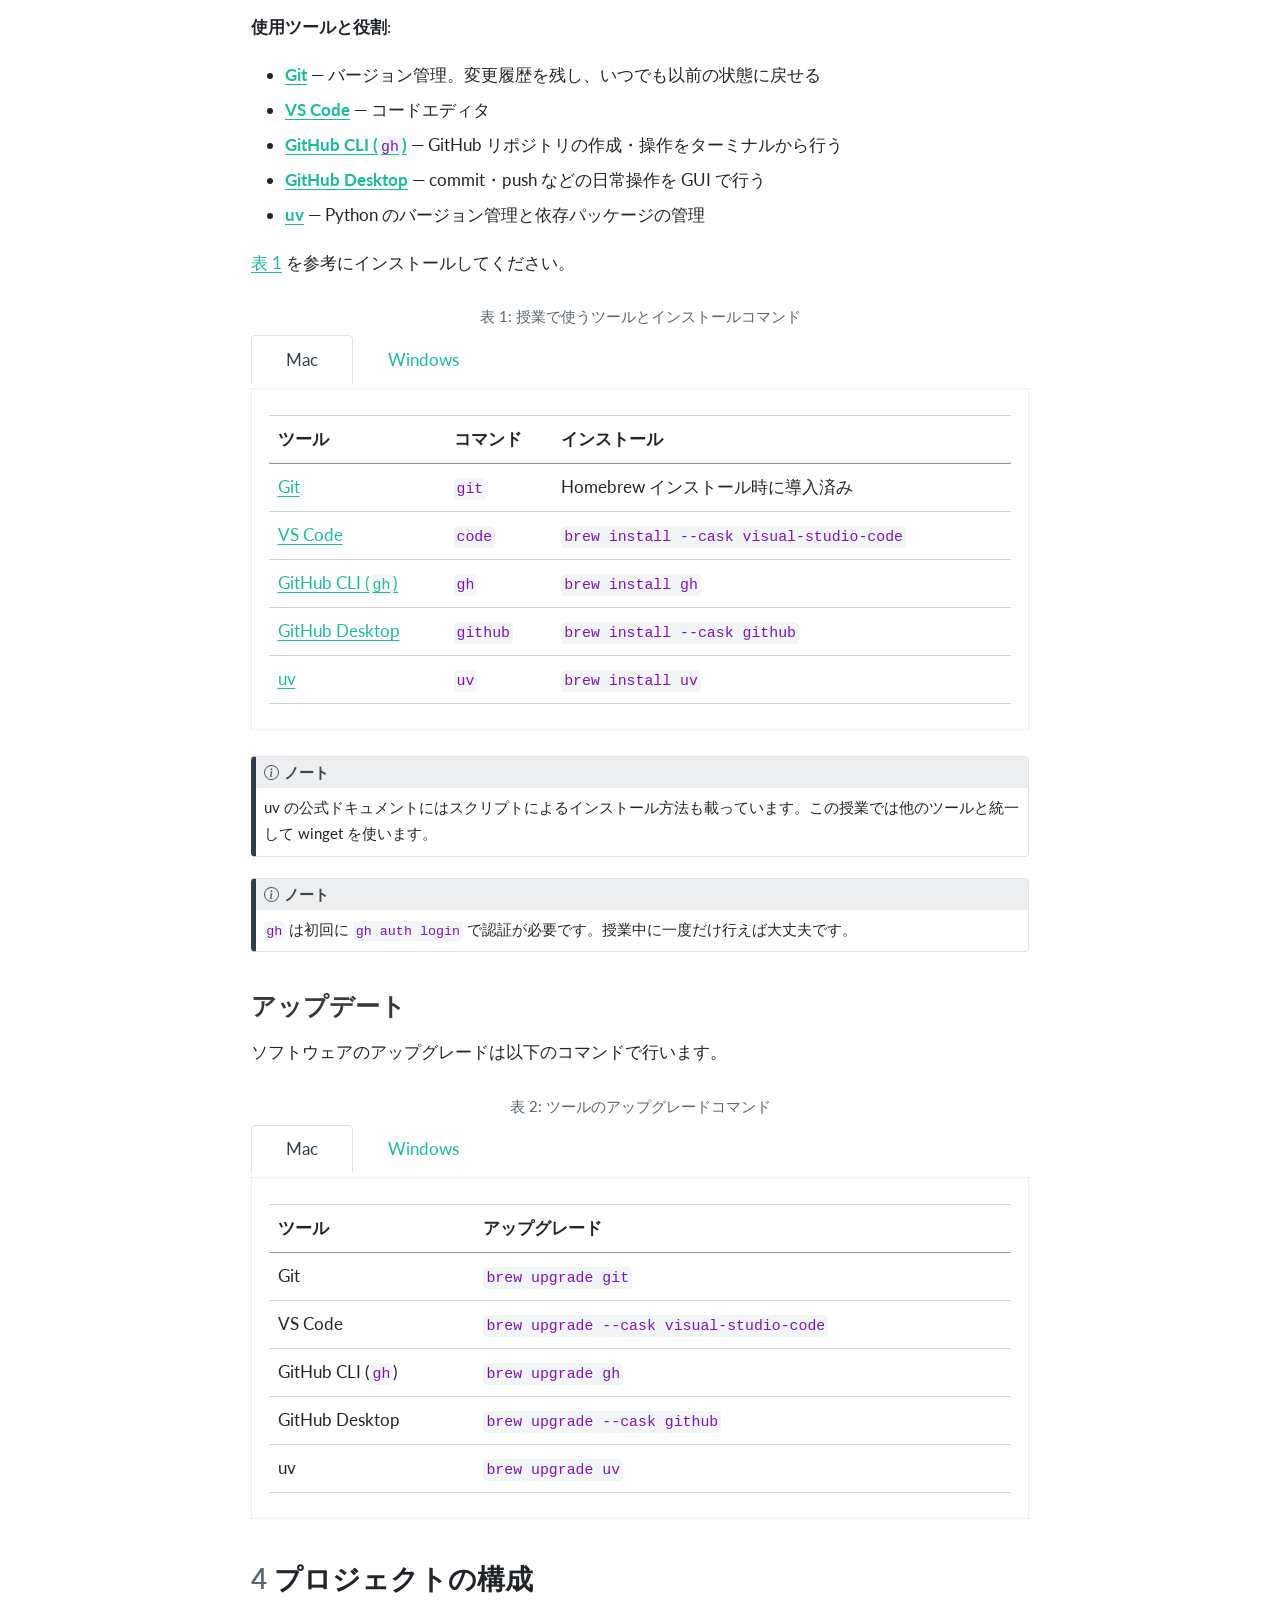
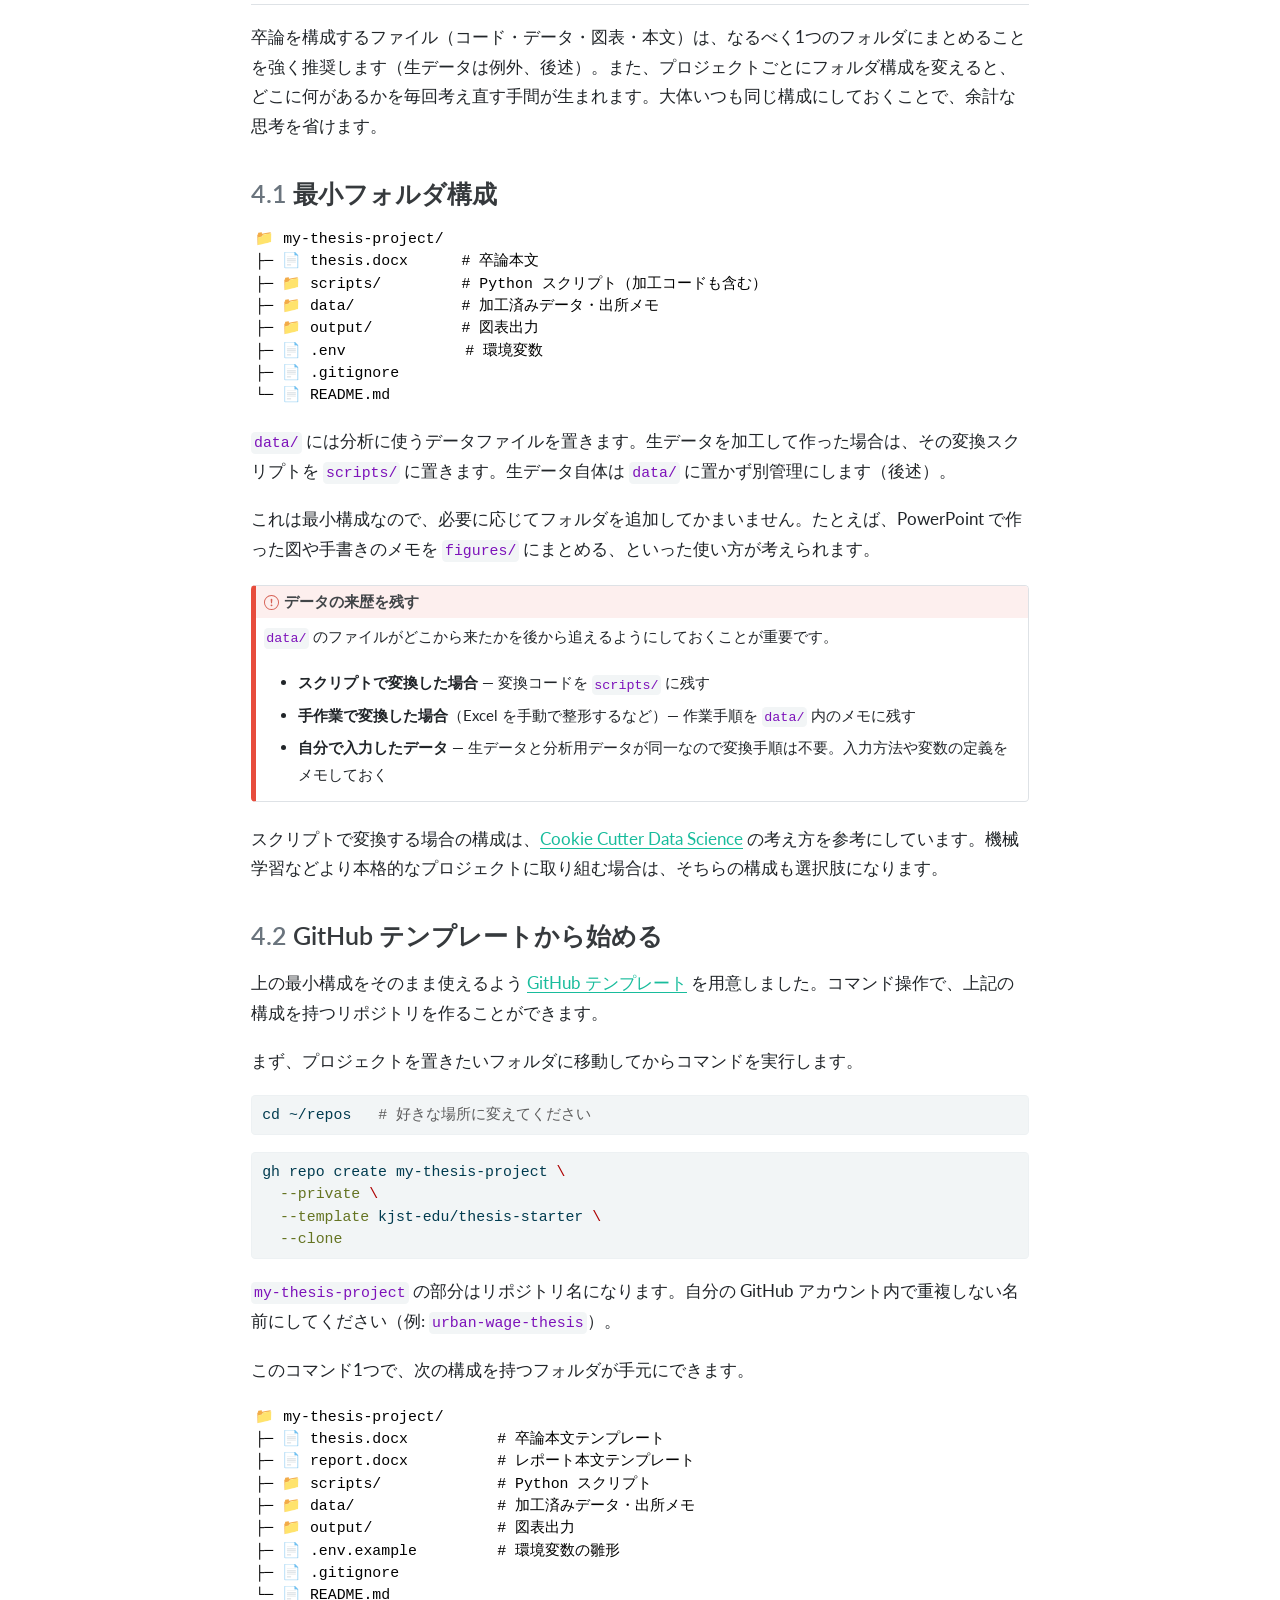
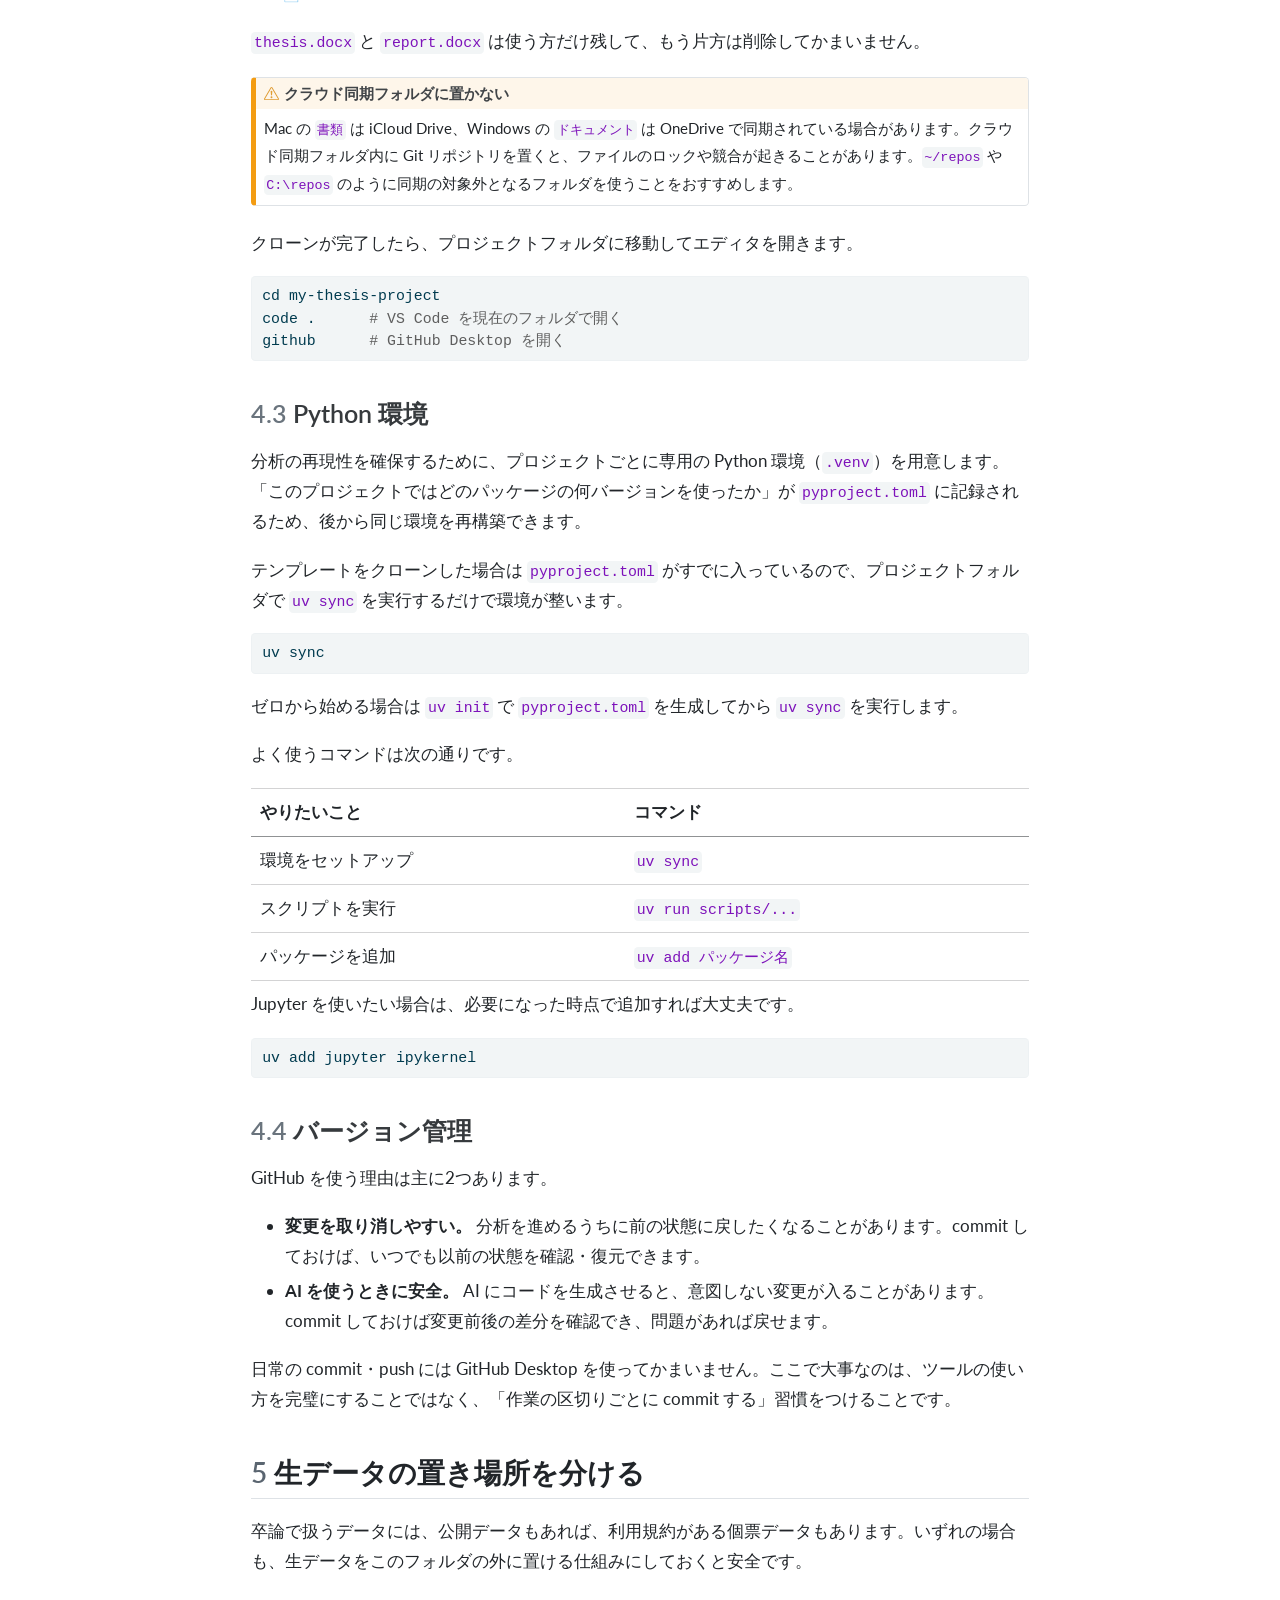
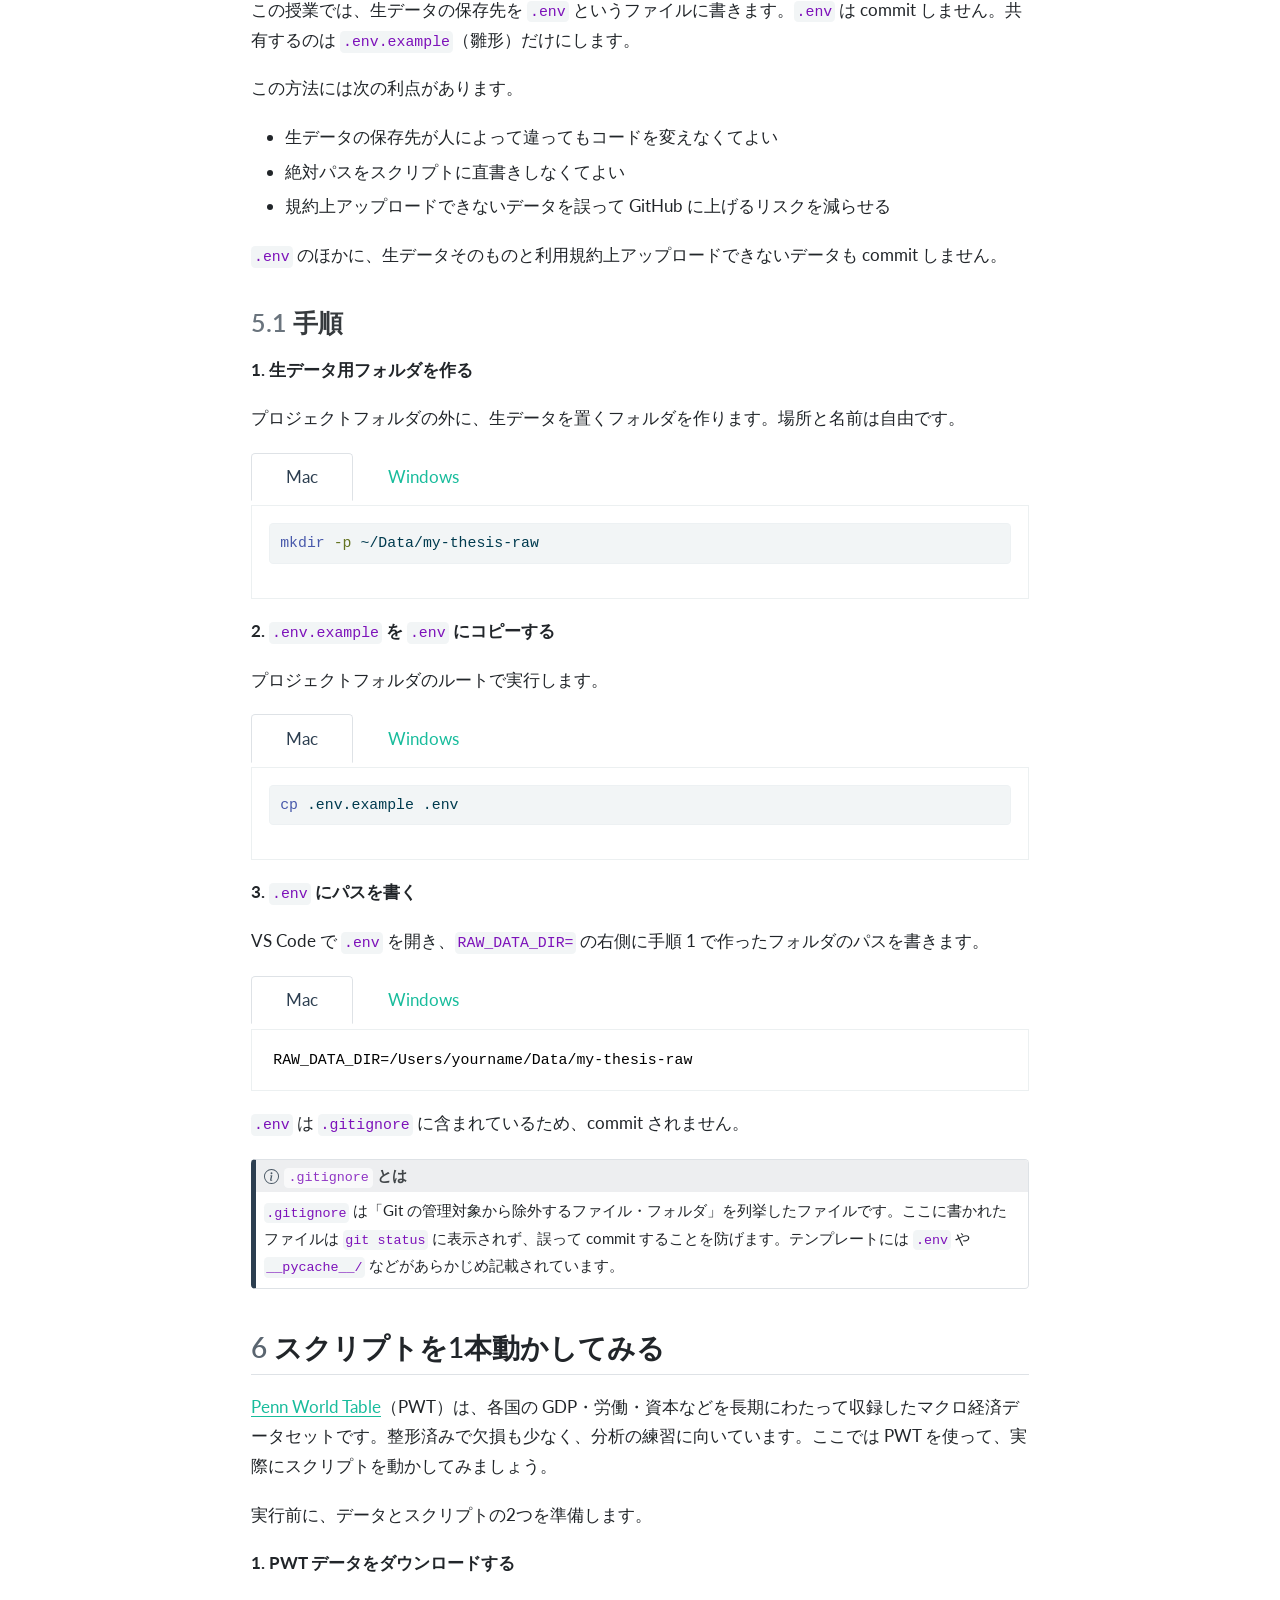
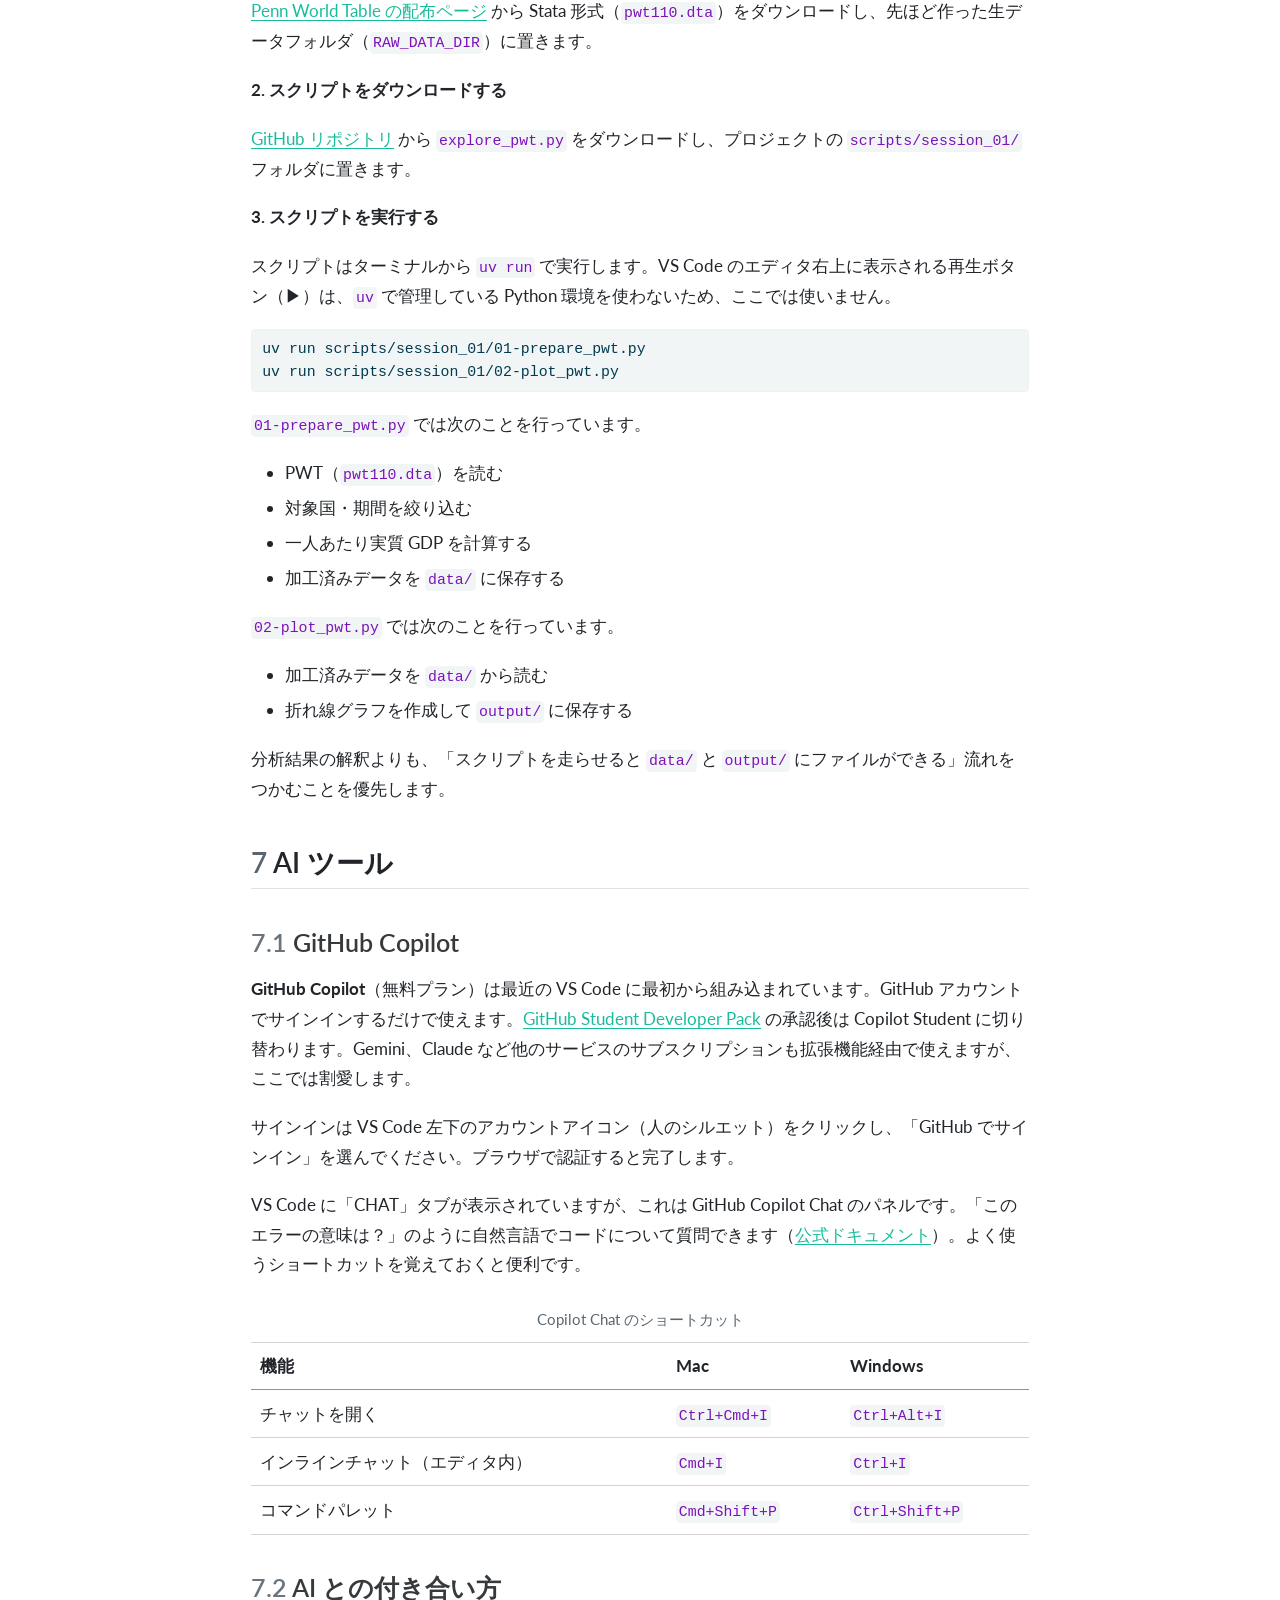
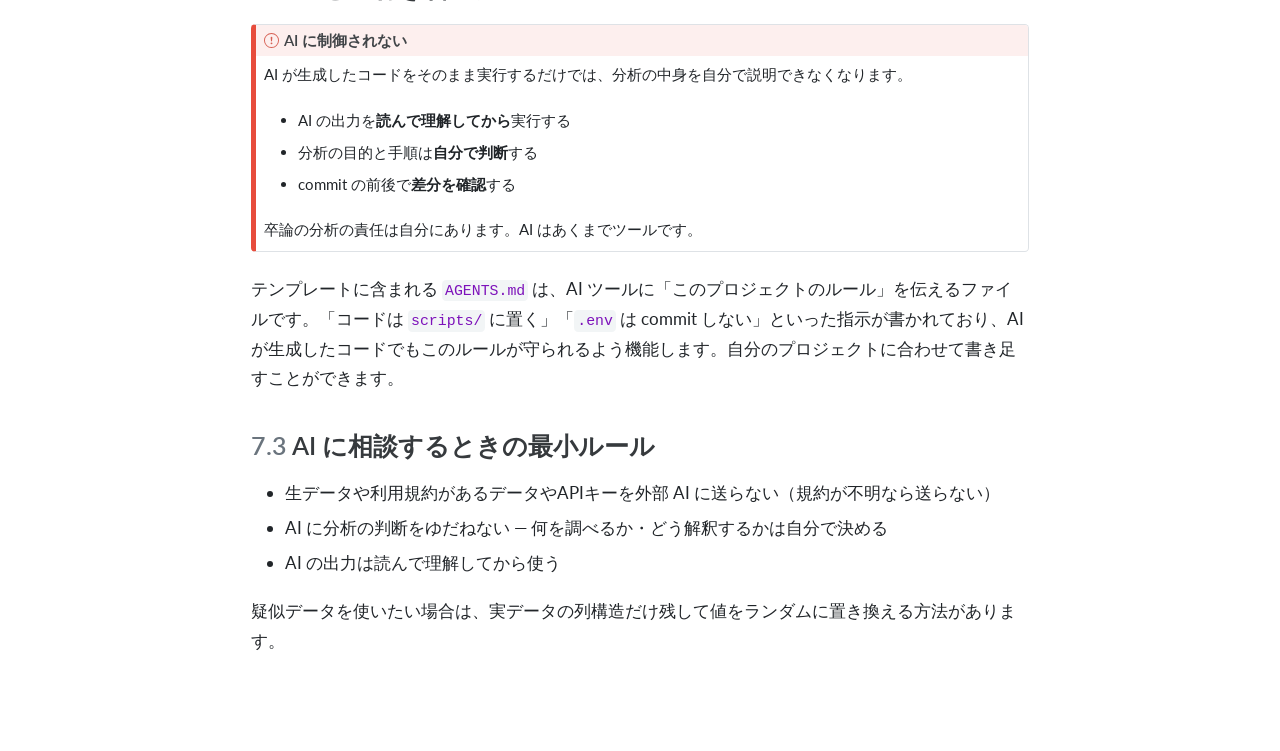
==== commit 32b4be56: "Build docs for GitHub Pages Co-Authored-By: Claude Opus 4.7 (1M context) <noreply@anthropic.com>" ====
--- a/docs/notes/sessions/session-01.html
+++ b/docs/notes/sessions/session-01.html
@@ -187,6 +187,12 @@
   <div class="sidebar-item-container"> 
   <a href="../../notes/sessions/session-02.html" class="sidebar-item-text sidebar-link">
  <span class="menu-text">第2回</span></a>
+  </div>
+</li>
+          <li class="sidebar-item">
+  <div class="sidebar-item-container"> 
+  <a href="../../notes/sessions/session-03.html" class="sidebar-item-text sidebar-link">
+ <span class="menu-text">第3回</span></a>
   </div>
 </li>
       </ul>
